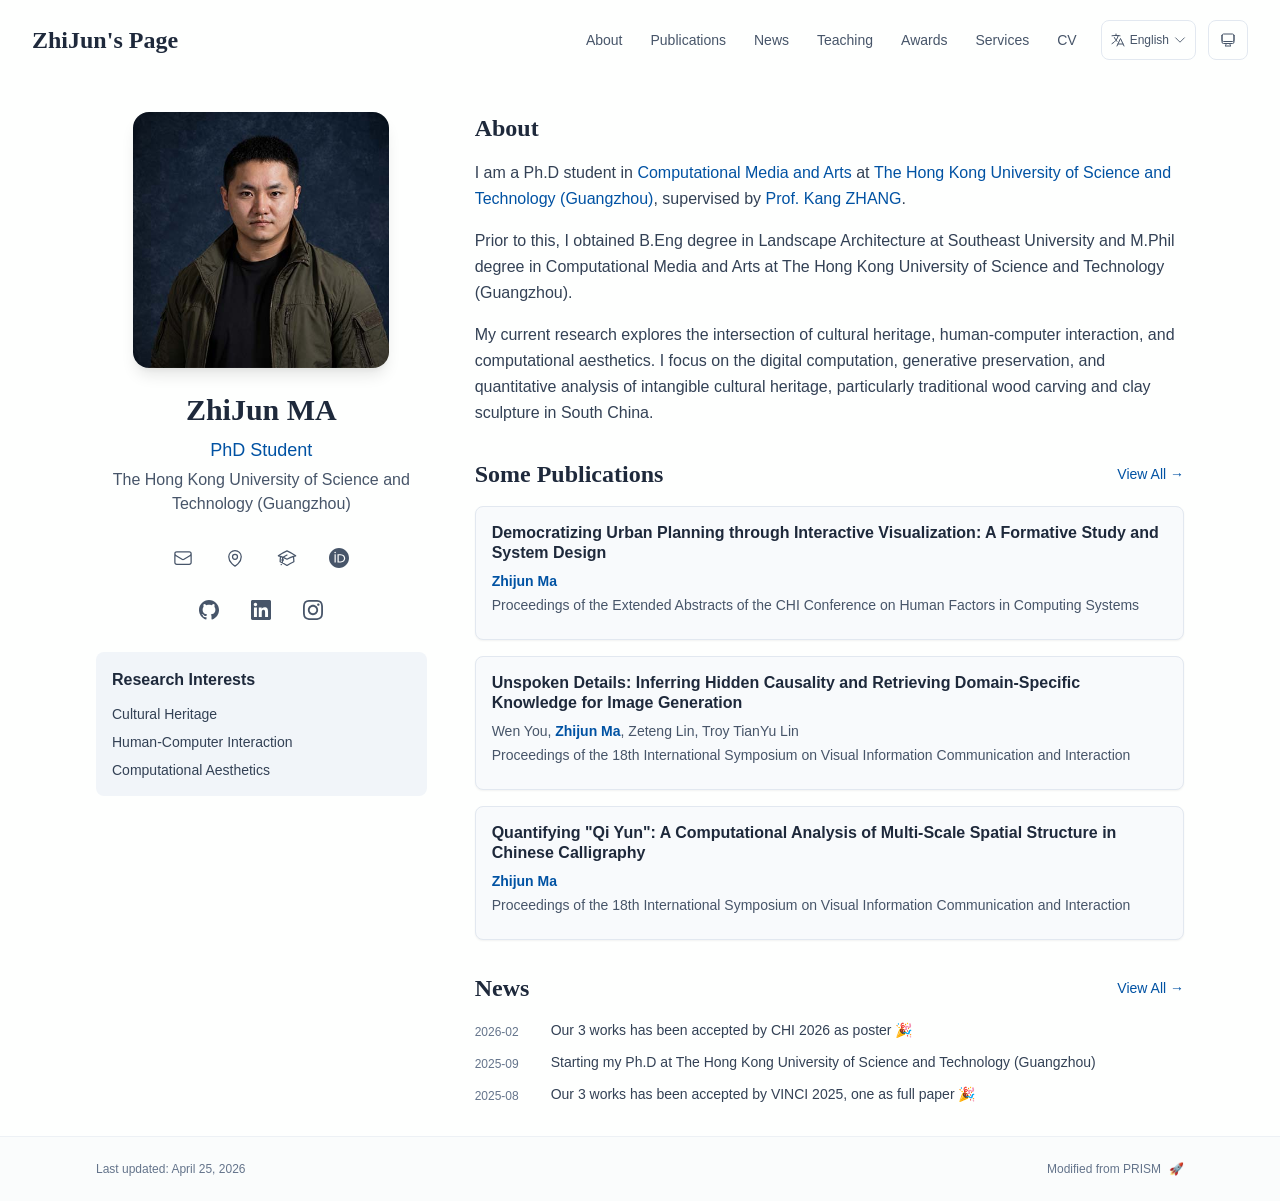
==== index.html @ 4f0caeda "deploy: Zhijun213/Academic_Page@94df8fe7babcc4886e6b7f3c278bafb0e1c24260" ====
<!DOCTYPE html><html lang="en" class="scroll-smooth"><head><meta charSet="utf-8"/><meta name="viewport" content="width=device-width, initial-scale=1"/><link rel="preload" as="image" href="/aaa_L.jpg"/><link rel="stylesheet" href="/_next/static/css/a02adbc703276df4.css" data-precedence="next"/><link rel="preload" as="script" fetchPriority="low" href="/_next/static/chunks/webpack-679b75d1c4c2027c.js"/><script src="/_next/static/chunks/4bd1b696-70b6d399998de86a.js" async=""></script><script src="/_next/static/chunks/684-5aaa8290a129f299.js" async=""></script><script src="/_next/static/chunks/main-app-78a207ebc444128a.js" async=""></script><script src="/_next/static/chunks/985-3e1382af6bf4951a.js" async=""></script><script src="/_next/static/chunks/291-e39730cc9327e39b.js" async=""></script><script src="/_next/static/chunks/app/layout-5eb190a9ce68a3cc.js" async=""></script><script src="/_next/static/chunks/178-595a94b9af1e67b5.js" async=""></script><script src="/_next/static/chunks/900-1e90e9ba6e478812.js" async=""></script><script src="/_next/static/chunks/app/page-942c8e7821b0ce95.js" async=""></script><link rel="icon" href="/favicon.svg" type="image/svg+xml"/><link rel="dns-prefetch" href="https://jialeliu.com"/><link rel="preconnect" href="https://jialeliu.com" crossorigin=""/><link rel="preload" as="font" type="font/woff2" href="https://jialeliu.com/fonts/georgiab.woff2" crossorigin=""/><script>
              try {
                const theme = localStorage.getItem('theme-storage');
                const parsed = theme ? JSON.parse(theme) : null;
                const setting = parsed?.state?.theme || 'system';
                const prefersDark = typeof window !== 'undefined' && window.matchMedia && window.matchMedia('(prefers-color-scheme: dark)').matches;
                const effective = setting === 'dark' ? 'dark' : (setting === 'light' ? 'light' : (prefersDark ? 'dark' : 'light'));
                var root = document.documentElement;
                root.classList.add(effective);
                root.setAttribute('data-theme', effective);
              } catch (e) {
                var root = document.documentElement;
                root.classList.add('light');
                root.setAttribute('data-theme', 'light');
              }
            </script><script>
    try {
      const cfg = {"enabled":true,"locales":["zh","en"],"defaultLocale":"en","mode":"fixed","fixedLocale":"en","persist":true,"switcher":true,"labels":{"zh":"中文","en":"English"}};
      const storageKey = 'locale-storage';
      const normalize = (value) => typeof value === 'string' ? value.trim().replace('_', '-').toLowerCase() : '';
      const matchLocale = (candidate) => {
        const normalized = normalize(candidate);
        if (!normalized) return null;
        if (cfg.locales.includes(normalized)) return normalized;
        const language = normalized.split('-')[0];
        if (cfg.locales.includes(language)) return language;
        return null;
      };

      let resolved = null;

      if (cfg.persist) {
        resolved = matchLocale(localStorage.getItem(storageKey));
      }

      if (!resolved) {
        if (cfg.mode === 'fixed') {
          resolved = cfg.fixedLocale;
        } else {
          resolved = matchLocale(navigator.language);
        }
      }

      if (!resolved) {
        resolved = cfg.defaultLocale;
      }

      const root = document.documentElement;
      root.lang = resolved;
      root.setAttribute('data-locale', resolved);

      if (cfg.persist) {
        localStorage.setItem(storageKey, resolved);
      }
    } catch (e) {
      const root = document.documentElement;
      root.lang = 'en';
      root.setAttribute('data-locale', 'en');
    }
  </script><title>ZhiJun&#x27;s Page</title><meta name="description" content="PhD student at The Hong Kong University of Science and Technology (Guangzhou)."/><meta name="author" content="ZhiJun MA"/><meta name="keywords" content="ZhiJun MA,PhD,Research,The Hong Kong University of Science and Technology (Guangzhou)"/><meta name="creator" content="ZhiJun MA"/><meta name="publisher" content="ZhiJun MA"/><meta property="og:title" content="ZhiJun&#x27;s Page"/><meta property="og:description" content="PhD student at The Hong Kong University of Science and Technology (Guangzhou)."/><meta property="og:site_name" content="ZhiJun MA&#x27;s Academic Website"/><meta property="og:locale" content="en_US"/><meta property="og:type" content="website"/><meta name="twitter:card" content="summary"/><meta name="twitter:title" content="ZhiJun&#x27;s Page"/><meta name="twitter:description" content="PhD student at The Hong Kong University of Science and Technology (Guangzhou)."/><link rel="icon" href="/favicon.svg"/><script>document.querySelectorAll('body link[rel="icon"], body link[rel="apple-touch-icon"]').forEach(el => document.head.appendChild(el))</script><script src="/_next/static/chunks/polyfills-42372ed130431b0a.js" noModule=""></script></head><body class="font-sans antialiased"><div style="visibility:hidden"><nav class="fixed top-0 left-0 right-0 z-50" data-headlessui-state=""><div class="transition-all duration-300 ease-out bg-transparent" style="transform:translateY(-100px)"><div class="max-w-7xl mx-auto px-4 sm:px-6 lg:px-8"><div class="flex justify-between items-center h-16 lg:h-20"><div class="flex-shrink-0" tabindex="0"><a class="text-xl lg:text-2xl font-serif font-semibold text-primary hover:text-accent transition-colors duration-200" href="/">ZhiJun&#x27;s Page</a></div><div class="hidden lg:block"><div class="ml-10 flex items-center space-x-3"><div class="relative flex items-baseline space-x-1"><a data-nav-href="/" class="relative px-3 py-2 text-sm font-medium rounded-lg transition-colors duration-150 text-primary" href="/">About</a><a data-nav-href="/publications" class="relative px-3 py-2 text-sm font-medium rounded-lg transition-colors duration-150 text-neutral-600" href="/publications/">Publications</a><a data-nav-href="/news" class="relative px-3 py-2 text-sm font-medium rounded-lg transition-colors duration-150 text-neutral-600" href="/news/">News</a><a data-nav-href="/teaching" class="relative px-3 py-2 text-sm font-medium rounded-lg transition-colors duration-150 text-neutral-600" href="/teaching/">Teaching</a><a data-nav-href="/awards" class="relative px-3 py-2 text-sm font-medium rounded-lg transition-colors duration-150 text-neutral-600" href="/awards/">Awards</a><a data-nav-href="/services" class="relative px-3 py-2 text-sm font-medium rounded-lg transition-colors duration-150 text-neutral-600" href="/services/">Services</a><a data-nav-href="/cv" class="relative px-3 py-2 text-sm font-medium rounded-lg transition-colors duration-150 text-neutral-600" href="/cv/">CV</a></div><div class="flex items-center justify-center w-14 h-10 rounded-lg border border-neutral-200 dark:border-[rgba(148,163,184,0.24)] bg-background dark:bg-neutral-800"><div class="w-6 h-4 rounded bg-neutral-300 animate-pulse"></div></div><div class="flex items-center justify-center w-10 h-10 rounded-lg border border-neutral-200 dark:border-[rgba(148,163,184,0.24)] bg-background dark:bg-neutral-800"><div class="w-4 h-4 rounded-full bg-neutral-300 animate-pulse"></div></div></div></div><div class="lg:hidden flex items-center space-x-2"><div class="flex items-center justify-center w-14 h-10 rounded-lg border border-neutral-200 dark:border-[rgba(148,163,184,0.24)] bg-background dark:bg-neutral-800"><div class="w-6 h-4 rounded bg-neutral-300 animate-pulse"></div></div><div class="flex items-center justify-center w-10 h-10 rounded-lg border border-neutral-200 dark:border-[rgba(148,163,184,0.24)] bg-background dark:bg-neutral-800"><div class="w-4 h-4 rounded-full bg-neutral-300 animate-pulse"></div></div><button class="inline-flex items-center justify-center p-2 rounded-md text-neutral-600 hover:text-primary hover:bg-neutral-100 dark:hover:bg-neutral-800 focus:outline-none focus:ring-2 focus:ring-inset focus:ring-accent transition-colors duration-200" id="headlessui-disclosure-button-«R7pdb»" type="button" aria-expanded="false" data-headlessui-state=""><span class="sr-only">Open main menu</span><div><svg xmlns="http://www.w3.org/2000/svg" fill="none" viewBox="0 0 24 24" stroke-width="1.5" stroke="currentColor" aria-hidden="true" data-slot="icon" class="block h-6 w-6"><path stroke-linecap="round" stroke-linejoin="round" d="M3.75 6.75h16.5M3.75 12h16.5m-16.5 5.25h16.5"></path></svg></div></button></div></div></div></div></nav><main class="min-h-screen pt-16 lg:pt-20"><div class="max-w-6xl mx-auto px-4 sm:px-6 lg:px-8 py-8 bg-background min-h-screen"><div class="grid grid-cols-1 lg:grid-cols-3 gap-12"><div class="lg:col-span-1"><div class="sticky top-8" style="opacity:0;transform:translateY(20px)"><div class="w-40 h-40 sm:w-56 sm:h-56 md:w-64 md:h-64 mx-auto mb-6 rounded-2xl overflow-hidden shadow-lg hover:shadow-xl transition-all duration-200 hover:scale-105"><img alt="ZhiJun MA" width="256" height="256" decoding="async" data-nimg="1" class="w-full h-full object-cover object-[32%_center]" style="color:transparent" src="/aaa_L.jpg"/></div><div class="text-center mb-6"><h1 class="text-3xl font-serif font-bold text-primary mb-2">ZhiJun MA</h1><p class="text-lg text-accent font-medium mb-1">PhD Student</p><p class="text-neutral-600 mb-2">The Hong Kong University of Science and Technology (Guangzhou)</p></div><div class="flex justify-center mb-6 px-2"><div class="w-full"><div class="relative space-y-3 sm:space-y-4"><div class="flex justify-center gap-3 sm:gap-4"><div class="relative"><button class="p-2 sm:p-2 transition-colors duration-200 text-neutral-600 dark:text-neutral-400 hover:text-accent" aria-label="Email"><svg xmlns="http://www.w3.org/2000/svg" fill="none" viewBox="0 0 24 24" stroke-width="1.5" stroke="currentColor" aria-hidden="true" data-slot="icon" class="h-5 w-5"><path stroke-linecap="round" stroke-linejoin="round" d="M21.75 6.75v10.5a2.25 2.25 0 0 1-2.25 2.25h-15a2.25 2.25 0 0 1-2.25-2.25V6.75m19.5 0A2.25 2.25 0 0 0 19.5 4.5h-15a2.25 2.25 0 0 0-2.25 2.25m19.5 0v.243a2.25 2.25 0 0 1-1.07 1.916l-7.5 4.615a2.25 2.25 0 0 1-2.36 0L3.32 8.91a2.25 2.25 0 0 1-1.07-1.916V6.75"></path></svg></button></div><div class="relative"><button class="p-2 sm:p-2 transition-colors duration-200 text-neutral-600 dark:text-neutral-400 hover:text-accent" aria-label="Location"><svg xmlns="http://www.w3.org/2000/svg" fill="none" viewBox="0 0 24 24" stroke-width="1.5" stroke="currentColor" aria-hidden="true" data-slot="icon" class="h-5 w-5"><path stroke-linecap="round" stroke-linejoin="round" d="M15 10.5a3 3 0 1 1-6 0 3 3 0 0 1 6 0Z"></path><path stroke-linecap="round" stroke-linejoin="round" d="M19.5 10.5c0 7.142-7.5 11.25-7.5 11.25S4.5 17.642 4.5 10.5a7.5 7.5 0 1 1 15 0Z"></path></svg></button></div><a href="https://scholar.google.com/citations?user=3rgtbDEAAAAJ" target="_blank" rel="noopener noreferrer" class="p-2 sm:p-2 text-neutral-600 dark:text-neutral-400 hover:text-accent transition-colors duration-200" aria-label="Google Scholar"><svg xmlns="http://www.w3.org/2000/svg" fill="none" viewBox="0 0 24 24" stroke-width="1.5" stroke="currentColor" aria-hidden="true" data-slot="icon" class="h-5 w-5"><path stroke-linecap="round" stroke-linejoin="round" d="M4.26 10.147a60.438 60.438 0 0 0-.491 6.347A48.62 48.62 0 0 1 12 20.904a48.62 48.62 0 0 1 8.232-4.41 60.46 60.46 0 0 0-.491-6.347m-15.482 0a50.636 50.636 0 0 0-2.658-.813A59.906 59.906 0 0 1 12 3.493a59.903 59.903 0 0 1 10.399 5.84c-.896.248-1.783.52-2.658.814m-15.482 0A50.717 50.717 0 0 1 12 13.489a50.702 50.702 0 0 1 7.74-3.342M6.75 15a.75.75 0 1 0 0-1.5.75.75 0 0 0 0 1.5Zm0 0v-3.675A55.378 55.378 0 0 1 12 8.443m-7.007 11.55A5.981 5.981 0 0 0 6.75 15.75v-1.5"></path></svg></a><a href="https://orcid.org/0000-0002-8091-3760" target="_blank" rel="noopener noreferrer" class="p-2 sm:p-2 text-neutral-600 dark:text-neutral-400 hover:text-accent transition-colors duration-200" aria-label="ORCID"><svg viewBox="0 0 24 24" fill="currentColor" class="h-5 w-5" xmlns="http://www.w3.org/2000/svg"><path d="M12 0C5.372 0 0 5.372 0 12s5.372 12 12 12 12-5.372 12-12S18.628 0 12 0zM7.369 4.378c.525 0 .947.431.947.947s-.422.947-.947.947a.95.95 0 0 1-.947-.947c0-.525.422-.947.947-.947zm-.722 3.038h1.444v10.041H6.647V7.416zm3.562 0h3.9c3.712 0 5.344 2.653 5.344 5.025 0 2.578-2.016 5.025-5.325 5.025h-3.919V7.416zm1.444 1.303v7.444h2.297c3.272 0 4.022-2.484 4.022-3.722 0-2.016-1.284-3.722-4.097-3.722h-2.222z"></path></svg></a><a href="https://github.com/Zhijun213" target="_blank" rel="noopener noreferrer" class="p-2 sm:p-2 text-neutral-600 dark:text-neutral-400 hover:text-accent transition-colors duration-200" aria-label="GitHub"><svg viewBox="0 0 24 24" fill="currentColor" class="h-5 w-5" xmlns="http://www.w3.org/2000/svg"><path d="M12 0c-6.626 0-12 5.373-12 12 0 5.302 3.438 9.8 8.207 11.387.599.111.793-.261.793-.577v-2.234c-3.338.726-4.033-1.416-4.033-1.416-.546-1.387-1.333-1.756-1.333-1.756-1.089-.745.083-.729.083-.729 1.205.084 1.839 1.237 1.839 1.237 1.07 1.834 2.807 1.304 3.492.997.107-.775.418-1.305.762-1.604-2.665-.305-5.467-1.334-5.467-5.931 0-1.311.469-2.381 1.236-3.221-.124-.303-.535-1.524.117-3.176 0 0 1.008-.322 3.301 1.23.957-.266 1.983-.399 3.003-.404 1.02.005 2.047.138 3.006.404 2.291-1.552 3.297-1.23 3.297-1.23.653 1.653.242 2.874.118 3.176.77.84 1.235 1.911 1.235 3.221 0 4.609-2.807 5.624-5.479 5.921.43.372.823 1.102.823 2.222v 3.293c0 .319.192.694.801.576 4.765-1.589 8.199-6.086 8.199-11.386 0-6.627-5.373-12-12-12z"></path></svg></a><a href="https://www.linkedin.com/in/zhijun213" target="_blank" rel="noopener noreferrer" class="p-2 sm:p-2 text-neutral-600 dark:text-neutral-400 hover:text-accent transition-colors duration-200" aria-label="LinkedIn"><svg viewBox="0 0 24 24" fill="currentColor" class="h-5 w-5" xmlns="http://www.w3.org/2000/svg"><path d="M20.447 20.452h-3.554v-5.569c0-1.328-.027-3.037-1.852-3.037-1.853 0-2.136 1.445-2.136 2.939v5.667H9.351V9h3.414v1.561h.046c.477-.9 1.637-1.85 3.37-1.85 3.601 0 4.267 2.37 4.267 5.455v6.286zM5.337 7.433c-1.144 0-2.063-.926-2.063-2.065 0-1.138.92-2.063 2.063-2.063 1.14 0 2.064.925 2.064 2.063 0 1.139-.925 2.065-2.064 2.065zm1.782 13.019H3.555V9h3.564v11.452zM22.225 0H1.771C.792 0 0 .774 0 1.729v20.542C0 23.227.792 24 1.771 24h20.451C23.2 24 24 23.227 24 22.271V1.729C24 .774 23.2 0 22.225 0z"></path></svg></a><a href="https://www.instagram.com/mtyrosus" target="_blank" rel="noopener noreferrer" class="p-2 sm:p-2 text-neutral-600 dark:text-neutral-400 hover:text-accent transition-colors duration-200" aria-label="Instagram"><svg viewBox="0 0 24 24" fill="currentColor" class="h-5 w-5" xmlns="http://www.w3.org/2000/svg"><path d="M12 2.163c3.204 0 3.584.012 4.85.07 3.252.148 4.771 1.691 4.919 4.919.058 1.265.069 1.645.069 4.849 0 3.205-.012 3.584-.069 4.849-.149 3.225-1.664 4.771-4.919 4.919-1.266.058-1.644.07-4.85.07-3.204 0-3.584-.012-4.849-.07-3.26-.149-4.771-1.699-4.919-4.92-.058-1.265-.07-1.644-.07-4.849 0-3.204.013-3.583.07-4.849.149-3.227 1.664-4.771 4.919-4.919 1.266-.057 1.645-.069 4.849-.069zm0-2.163c-3.259 0-3.667.014-4.947.072-4.358.2-6.78 2.618-6.98 6.98-.059 1.281-.073 1.689-.073 4.948 0 3.259.014 3.668.072 4.948.2 4.358 2.618 6.78 6.98 6.98 1.281.058 1.689.072 4.948.072 3.259 0 3.668-.014 4.948-.072 4.354-.2 6.782-2.618 6.979-6.98.059-1.28.073-1.689.073-4.948 0-3.259-.014-3.667-.072-4.947-.196-4.354-2.617-6.78-6.979-6.98-1.281-.059-1.69-.073-4.949-.073zm0 5.838c-3.403 0-6.162 2.759-6.162 6.162s2.759 6.163 6.162 6.163 6.162-2.759 6.162-6.163c0-3.403-2.759-6.162-6.162-6.162zm0 10.162c-2.209 0-4-1.79-4-4 0-2.209 1.791-4 4-4s4 1.791 4 4c0 2.21-1.791 4-4 4zm6.406-11.845c-.796 0-1.441.645-1.441 1.44s.645 1.44 1.441 1.44c.795 0 1.439-.645 1.439-1.44s-.644-1.44-1.439-1.44z"></path></svg></a></div></div></div></div><div class="bg-neutral-100 dark:bg-neutral-800 rounded-lg p-4 mb-6 hover:shadow-lg transition-all duration-200 hover:scale-[1.02]"><h3 class="font-semibold text-primary mb-3">Research Interests</h3><div class="space-y-2 text-sm text-neutral-700 dark:text-neutral-500"><div>Cultural Heritage</div><div>Human-Computer Interaction</div><div>Computational Aesthetics</div></div></div></div></div><div class="lg:col-span-2 space-y-8"><section id="about" class="scroll-mt-24 space-y-8"><section style="opacity:0;transform:translateY(20px)"><h2 class="text-2xl font-serif font-bold text-primary mb-4">About</h2><div class="text-neutral-700 dark:text-neutral-600 leading-relaxed"><p class="mb-4 last:mb-0">I am a Ph.D student in <strong class="font-semibold text-primary"><a href="https://cma.hkust-gz.edu.cn" node="[object Object]" target="_blank" rel="noopener noreferrer" class="text-accent font-medium transition-all duration-200 rounded hover:bg-accent/10 hover:shadow-sm">Computational Media and Arts</a></strong> at <strong class="font-semibold text-primary"><a href="https://www.hkust-gz.edu.cn/" node="[object Object]" target="_blank" rel="noopener noreferrer" class="text-accent font-medium transition-all duration-200 rounded hover:bg-accent/10 hover:shadow-sm">The Hong Kong University of Science and Technology (Guangzhou)</a></strong>, supervised by <a href="https://cma.hkust-gz.edu.cn/faculty-regular/kang-zhang/" node="[object Object]" target="_blank" rel="noopener noreferrer" class="text-accent font-medium transition-all duration-200 rounded hover:bg-accent/10 hover:shadow-sm">Prof. Kang ZHANG</a>.</p>
<p class="mb-4 last:mb-0">Prior to this, I obtained B.Eng degree in Landscape Architecture at Southeast University and M.Phil degree in Computational Media and Arts at The Hong Kong University of Science and Technology (Guangzhou).</p>
<p class="mb-4 last:mb-0">My current research explores the intersection of cultural heritage, human-computer interaction, and computational aesthetics. I focus on the digital computation, generative preservation, and quantitative analysis of intangible cultural heritage, particularly traditional wood carving and clay sculpture in South China.</p></div></section><section style="opacity:0;transform:translateY(20px)"><div class="flex items-center justify-between mb-4"><h2 class="text-2xl font-serif font-bold text-primary">Some Publications</h2><a class="text-accent hover:text-accent-dark text-sm font-medium transition-all duration-200 rounded hover:bg-accent/10 hover:shadow-sm" href="/publications/">View All<!-- --> →</a></div><div class="space-y-4"><div class="bg-neutral-50 dark:bg-neutral-800 p-4 rounded-lg shadow-sm border border-neutral-200 dark:border-[rgba(148,163,184,0.24)] hover:shadow-lg transition-all duration-200 hover:scale-[1.02]" style="opacity:0;transform:translateY(20px)"><h3 class="font-semibold text-primary mb-2 leading-tight">Democratizing Urban Planning through Interactive Visualization: A Formative Study and System Design</h3><p class="text-sm text-neutral-600 dark:text-neutral-500 mb-1"><span><span class="font-semibold text-accent ">Zhijun Ma</span></span></p><p class="text-sm text-neutral-600 dark:text-neutral-500 mb-2">Proceedings of the Extended Abstracts of the CHI Conference on Human Factors in Computing Systems</p></div><div class="bg-neutral-50 dark:bg-neutral-800 p-4 rounded-lg shadow-sm border border-neutral-200 dark:border-[rgba(148,163,184,0.24)] hover:shadow-lg transition-all duration-200 hover:scale-[1.02]" style="opacity:0;transform:translateY(20px)"><h3 class="font-semibold text-primary mb-2 leading-tight">Unspoken Details: Inferring Hidden Causality and Retrieving Domain-Specific Knowledge for Image Generation</h3><p class="text-sm text-neutral-600 dark:text-neutral-500 mb-1"><span><span class=" ">Wen You</span>, </span><span><span class="font-semibold text-accent ">Zhijun Ma</span>, </span><span><span class=" ">Zeteng Lin</span>, </span><span><span class=" ">Troy TianYu Lin</span></span></p><p class="text-sm text-neutral-600 dark:text-neutral-500 mb-2">Proceedings of the 18th International Symposium on Visual Information Communication and Interaction</p></div><div class="bg-neutral-50 dark:bg-neutral-800 p-4 rounded-lg shadow-sm border border-neutral-200 dark:border-[rgba(148,163,184,0.24)] hover:shadow-lg transition-all duration-200 hover:scale-[1.02]" style="opacity:0;transform:translateY(20px)"><h3 class="font-semibold text-primary mb-2 leading-tight">Quantifying &quot;Qi Yun&quot;: A Computational Analysis of Multi-Scale Spatial Structure in Chinese Calligraphy</h3><p class="text-sm text-neutral-600 dark:text-neutral-500 mb-1"><span><span class="font-semibold text-accent ">Zhijun Ma</span></span></p><p class="text-sm text-neutral-600 dark:text-neutral-500 mb-2">Proceedings of the 18th International Symposium on Visual Information Communication and Interaction</p></div></div></section><section style="opacity:0;transform:translateY(20px)"><div class="flex items-center justify-between mb-4"><h2 class="text-2xl font-serif font-bold text-primary">News</h2><a class="text-accent hover:text-accent-dark text-sm font-medium transition-all duration-200 rounded hover:bg-accent/10 hover:shadow-sm" href="/news/">View All<!-- --> →</a></div><div class="space-y-3"><div class="flex items-start space-x-3"><span class="text-xs text-neutral-500 mt-1 w-16 flex-shrink-0">2026-02</span><p class="text-sm text-neutral-700">Our 3 works has been accepted by CHI 2026 as poster 🎉</p></div><div class="flex items-start space-x-3"><span class="text-xs text-neutral-500 mt-1 w-16 flex-shrink-0">2025-09</span><p class="text-sm text-neutral-700">Starting my Ph.D at The Hong Kong University of Science and Technology (Guangzhou)</p></div><div class="flex items-start space-x-3"><span class="text-xs text-neutral-500 mt-1 w-16 flex-shrink-0">2025-08</span><p class="text-sm text-neutral-700">Our 3 works has been accepted by VINCI 2025, one as full paper 🎉</p></div></div></section></section></div></div></div><!--$--><!--/$--><!--$--><!--/$--></main><footer class="border-t border-neutral-200/50 bg-neutral-50/50 dark:bg-neutral-900/50 dark:border-neutral-700/50"><div class="max-w-6xl mx-auto px-4 sm:px-6 lg:px-8 py-6"><div class="flex flex-col sm:flex-row justify-between items-center gap-2"><p class="text-xs text-neutral-500">Last updated<!-- -->: <!-- -->April 25, 2026</p><p class="text-xs text-neutral-500 flex items-center"><a href="https://github.com/xyjoey/PRISM" target="_blank" rel="noopener noreferrer">Modified from PRISM</a><span class="ml-2">🚀</span></p></div></div></footer></div><script src="/_next/static/chunks/webpack-679b75d1c4c2027c.js" async=""></script><script>(self.__next_f=self.__next_f||[]).push([0])</script><script>self.__next_f.push([1,"1:\"$Sreact.fragment\"\n3:I[3719,[\"985\",\"static/chunks/985-3e1382af6bf4951a.js\",\"291\",\"static/chunks/291-e39730cc9327e39b.js\",\"177\",\"static/chunks/app/layout-5eb190a9ce68a3cc.js\"],\"ThemeProvider\"]\n4:I[310,[\"985\",\"static/chunks/985-3e1382af6bf4951a.js\",\"291\",\"static/chunks/291-e39730cc9327e39b.js\",\"177\",\"static/chunks/app/layout-5eb190a9ce68a3cc.js\"],\"LocaleProvider\"]\n5:I[4574,[\"985\",\"static/chunks/985-3e1382af6bf4951a.js\",\"291\",\"static/chunks/291-e39730cc9327e39b.js\",\"177\",\"static/chunks/app/layout-5eb190a9ce68a3cc.js\"],\"default\"]\n6:I[7555,[],\"\"]\n7:I[1295,[],\"\"]\n8:I[2548,[\"985\",\"static/chunks/985-3e1382af6bf4951a.js\",\"291\",\"static/chunks/291-e39730cc9327e39b.js\",\"177\",\"static/chunks/app/layout-5eb190a9ce68a3cc.js\"],\"default\"]\n9:I[7215,[\"985\",\"static/chunks/985-3e1382af6bf4951a.js\",\"178\",\"static/chunks/178-595a94b9af1e67b5.js\",\"900\",\"static/chunks/900-1e90e9ba6e478812.js\",\"974\",\"static/chunks/app/page-942c8e7821b0ce95.js\"],\"default\"]\n16:I[9665,[],\"MetadataBoundary\"]\n18:I[9665,[],\"OutletBoundary\"]\n1b:I[4911,[],\"AsyncMetadataOutlet\"]\n1d:I[9665,[],\"ViewportBoundary\"]\n1f:I[6614,[],\"\"]\n:HL[\"/_next/static/css/a02adbc703276df4.css\",\"style\"]\n2:T591,\n    try {\n      const cfg = {\"enabled\":true,\"locales\":[\"zh\",\"en\"],\"defaultLocale\":\"en\",\"mode\":\"fixed\",\"fixedLocale\":\"en\",\"persist\":true,\"switcher\":true,\"labels\":{\"zh\":\"中文\",\"en\":\"English\"}};\n      const storageKey = 'locale-storage';\n      const normalize = (value) =\u003e typeof value === 'string' ? value.trim().replace('_', '-').toLowerCase() : '';\n      const matchLocale = (candidate) =\u003e {\n        const normalized = normalize(candidate);\n        if (!normalized) return null;\n        if (cfg.locales.includes(normalized)) return normalized;\n        const language = normalized.split('-')[0];\n        if (cfg.locales.includes(language)) return language;\n        return null;\n      };\n\n      let resolved = null;\n\n      if (cfg.persist) {\n        resolved = matchLocale(localStorage.getItem(storageKey));\n      }\n\n      if (!resolved) {\n        if (cfg.mode === 'fixed') {\n          resolv"])</script><script>self.__next_f.push([1,"ed = cfg.fixedLocale;\n        } else {\n          resolved = matchLocale(navigator.language);\n        }\n      }\n\n      if (!resolved) {\n        resolved = cfg.defaultLocale;\n      }\n\n      const root = document.documentElement;\n      root.lang = resolved;\n      root.setAttribute('data-locale', resolved);\n\n      if (cfg.persist) {\n        localStorage.setItem(storageKey, resolved);\n      }\n    } catch (e) {\n      const root = document.documentElement;\n      root.lang = 'en';\n      root.setAttribute('data-locale', 'en');\n    }\n  a:T49c,Urban planning processes often struggle to achieve meaningful public participation due to technical complexity and communication barriers between professional planners and the general public. Through a formative study with urban planning professionals and community stakeholders, we identified key challenges in participatory urban planning and derived design requirements for an interactive system. Based on these insights, we developed an interactive visualization system that enables non-expert users to engage with urban planning concepts through real-time 3D visualization and intuitive parameter controls. Our preliminary user feedback from participants suggests that interactive visualization can help reduce technical barriers and enhance public understanding of planning decisions. This work contributes to participatory urban planning research by demonstrating how interactive systems can support democratic planning processes. Our ongoing work focuses on developing quantitative analysis tools, integrating professional planning features, and conducting comprehensive evaluation studies to further validate the system’s effectiveness in real-world planning scenarios.b:T705,@inproceedings{ma2025democratizing,\n  author = {Ma, Zhijun},\n  title = {Democratizing Urban Planning through Interactive Visualization: A Formative Study and System Design},\n  year = {2025},\n  isbn = {9798400713958},\n  publisher = {Association for Computing Machinery},\n  address = {New York, NY, USA},\n  url = {https://do"])</script><script>self.__next_f.push([1,"i.org/10.1145/3706599.3719937},\n  doi = {10.1145/3706599.3719937},\n  abstract = {Urban planning processes often struggle to achieve meaningful public participation due to technical complexity and communication barriers between professional planners and the general public. Through a formative study with urban planning professionals and community stakeholders, we identified key challenges in participatory urban planning and derived design requirements for an interactive system. Based on these insights, we developed an interactive visualization system that enables non-expert users to engage with urban planning concepts through real-time 3D visualization and intuitive parameter controls. Our preliminary user feedback from participants suggests that interactive visualization can help reduce technical barriers and enhance public understanding of planning decisions. This work contributes to participatory urban planning research by demonstrating how interactive systems can support democratic planning processes. Our ongoing work focuses on developing quantitative analysis tools, integrating professional planning features, and conducting comprehensive evaluation studies to further validate the system’s effectiveness in real-world planning scenarios.},\n  booktitle = {Proceedings of the Extended Abstracts of the CHI Conference on Human Factors in Computing Systems},\n  articleno = {173},\n  numpages = {6},\n  location = {Yokohama, Japan},\n  series = {CHI EA '25}\n}c:T5d1,Text-to-image (T2I) generation has advanced significantly in recent years, yet current models often struggle with prompts that imply causal sequences or require knowledge of culturally grounded entities. This limitation stems from a fundamental \"semantic gap\" between a user’s rich intent and the model’s statistical interpretation of text. To address these limitations, we propose a causality-aware multimodal framework that integrates large language models (LLMs), visual-language verification, and domain-specific image retrieval within an iterative, self-cor"])</script><script>self.__next_f.push([1,"recting pipeline. The system first decomposes prompts into structured representations of causal chains and named entities. It then retrieves aligned visual references from a multimodal knowledge base to ground these abstract concepts. These components are fused into an enriched multimodal prompt for a frozen-backbone diffusion model. A verification module, powered by a Vision-Language Model (VLM), evaluates the causal and semantic consistency of the generated output, triggering a refinement loop when necessary. This closed-loop design enables more coherent, grounded, and context-sensitive image synthesis, particularly in complex or culturally nuanced scenarios. Our approach expands the expressive capacity of T2I systems by explicitly modeling and integrating the unspoken details of physical logic and domain knowledge, thereby bridging the semantic gap and producing images that are more faithful to user intent.d:T86d,"])</script><script>self.__next_f.push([1,"@inproceedings{you2025unspoken,\n  author = {You, Wen and Ma, Zhijun and Lin, Zeteng and Lin, Troy TianYu},\n  title = {Unspoken Details: Inferring Hidden Causality and Retrieving Domain-Specific Knowledge for Image Generation},\n  year = {2025},\n  isbn = {9798400718458},\n  publisher = {Association for Computing Machinery},\n  address = {New York, NY, USA},\n  url = {https://doi.org/10.1145/3769534.3769595},\n  doi = {10.1145/3769534.3769595},\n  abstract = {Text-to-image (T2I) generation has advanced significantly in recent years, yet current models often struggle with prompts that imply causal sequences or require knowledge of culturally grounded entities. This limitation stems from a fundamental \"semantic gap\" between a user’s rich intent and the model’s statistical interpretation of text. To address these limitations, we propose a causality-aware multimodal framework that integrates large language models (LLMs), visual-language verification, and domain-specific image retrieval within an iterative, self-correcting pipeline. The system first decomposes prompts into structured representations of causal chains and named entities. It then retrieves aligned visual references from a multimodal knowledge base to ground these abstract concepts. These components are fused into an enriched multimodal prompt for a frozen-backbone diffusion model. A verification module, powered by a Vision-Language Model (VLM), evaluates the causal and semantic consistency of the generated output, triggering a refinement loop when necessary. This closed-loop design enables more coherent, grounded, and context-sensitive image synthesis, particularly in complex or culturally nuanced scenarios. Our approach expands the expressive capacity of T2I systems by explicitly modeling and integrating the unspoken details of physical logic and domain knowledge, thereby bridging the semantic gap and producing images that are more faithful to user intent.},\n  booktitle = {Proceedings of the 18th International Symposium on Visual Information Communication and Interaction},\n  articleno = {36},\n  numpages = {5},\n  location = {Linz, Austria},\n  series = {VINCI '25}\n}"])</script><script>self.__next_f.push([1,"e:T5ce,Chinese calligraphy, a cornerstone of East Asian cultural heritage, is aesthetically governed by \"Qi Yun\"(气韵), or \"spirit resonance,\" a concept deeply tied to the work’s spatial composition and vitality. Traditional analysis of \"Qi Yun\" relies on subjective interpretation, hindering objective evaluation and digital preservation. This study bridges this gap by introducing a computational framework to quantify \"Qi Yun\" through the analysis of multi-scale spatial features. We focus on the holistic structure of calligraphic works by extracting a comprehensive set of metrics that correspond to classical aesthetic principles. These include brightness distribution (reflecting \"void and substance\"), boundary point distribution (capturing spatial texture), white space structure via Voronoi diagrams and space syntax (analyzing \"Bu Bai\" or negative space), and columnar analysis (quantifying vertical rhythm). We forgo granular stroke-level analysis to concentrate on the overall composition, or \"Zhang Fa\"(章法). The efficacy of this approach is substantiated through a comparative case study of different versions of Mi Fu’s \"Sui Feng Tie\"(岁丰帖), demonstrating the method’s ability to quantify subtle stylistic variations in spatial layout. By creating a dialogue between ancient aesthetics and modern data science, this research offers a new, objective tool for calligraphic analysis and contributes to the digital preservation of this intangible cultural heritage.f:T836,"])</script><script>self.__next_f.push([1,"@inproceedings{ma2025quantifying,\n  author = {Ma, Zhijun},\n  title = {Quantifying \"Qi Yun\": A Computational Analysis of Multi-Scale Spatial Structure in Chinese Calligraphy},\n  year = {2025},\n  isbn = {9798400718458},\n  publisher = {Association for Computing Machinery},\n  address = {New York, NY, USA},\n  url = {https://doi.org/10.1145/3769534.3769574},\n  doi = {10.1145/3769534.3769574},\n  abstract = {Chinese calligraphy, a cornerstone of East Asian cultural heritage, is aesthetically governed by \"Qi Yun\"(气韵), or \"spirit resonance,\" a concept deeply tied to the work’s spatial composition and vitality. Traditional analysis of \"Qi Yun\" relies on subjective interpretation, hindering objective evaluation and digital preservation. This study bridges this gap by introducing a computational framework to quantify \"Qi Yun\" through the analysis of multi-scale spatial features. We focus on the holistic structure of calligraphic works by extracting a comprehensive set of metrics that correspond to classical aesthetic principles. These include brightness distribution (reflecting \"void and substance\"), boundary point distribution (capturing spatial texture), white space structure via Voronoi diagrams and space syntax (analyzing \"Bu Bai\" or negative space), and columnar analysis (quantifying vertical rhythm). We forgo granular stroke-level analysis to concentrate on the overall composition, or \"Zhang Fa\"(章法). The efficacy of this approach is substantiated through a comparative case study of different versions of Mi Fu’s \"Sui Feng Tie\"(岁丰帖), demonstrating the method’s ability to quantify subtle stylistic variations in spatial layout. By creating a dialogue between ancient aesthetics and modern data science, this research offers a new, objective tool for calligraphic analysis and contributes to the digital preservation of this intangible cultural heritage.},\n  booktitle = {Proceedings of the 18th International Symposium on Visual Information Communication and Interaction},\n  articleno = {59},\n  numpages = {8},\n  location = {Linz, Austria},\n  series = {VINCI '25}\n}"])</script><script>self.__next_f.push([1,"10:T49c,Urban planning processes often struggle to achieve meaningful public participation due to technical complexity and communication barriers between professional planners and the general public. Through a formative study with urban planning professionals and community stakeholders, we identified key challenges in participatory urban planning and derived design requirements for an interactive system. Based on these insights, we developed an interactive visualization system that enables non-expert users to engage with urban planning concepts through real-time 3D visualization and intuitive parameter controls. Our preliminary user feedback from participants suggests that interactive visualization can help reduce technical barriers and enhance public understanding of planning decisions. This work contributes to participatory urban planning research by demonstrating how interactive systems can support democratic planning processes. Our ongoing work focuses on developing quantitative analysis tools, integrating professional planning features, and conducting comprehensive evaluation studies to further validate the system’s effectiveness in real-world planning scenarios.11:T705,@inproceedings{ma2025democratizing,\n  author = {Ma, Zhijun},\n  title = {Democratizing Urban Planning through Interactive Visualization: A Formative Study and System Design},\n  year = {2025},\n  isbn = {9798400713958},\n  publisher = {Association for Computing Machinery},\n  address = {New York, NY, USA},\n  url = {https://doi.org/10.1145/3706599.3719937},\n  doi = {10.1145/3706599.3719937},\n  abstract = {Urban planning processes often struggle to achieve meaningful public participation due to technical complexity and communication barriers between professional planners and the general public. Through a formative study with urban planning professionals and community stakeholders, we identified key challenges in participatory urban planning and derived design requirements for an interactive system. Based on these insights, we developed an interact"])</script><script>self.__next_f.push([1,"ive visualization system that enables non-expert users to engage with urban planning concepts through real-time 3D visualization and intuitive parameter controls. Our preliminary user feedback from participants suggests that interactive visualization can help reduce technical barriers and enhance public understanding of planning decisions. This work contributes to participatory urban planning research by demonstrating how interactive systems can support democratic planning processes. Our ongoing work focuses on developing quantitative analysis tools, integrating professional planning features, and conducting comprehensive evaluation studies to further validate the system’s effectiveness in real-world planning scenarios.},\n  booktitle = {Proceedings of the Extended Abstracts of the CHI Conference on Human Factors in Computing Systems},\n  articleno = {173},\n  numpages = {6},\n  location = {Yokohama, Japan},\n  series = {CHI EA '25}\n}12:T5d1,Text-to-image (T2I) generation has advanced significantly in recent years, yet current models often struggle with prompts that imply causal sequences or require knowledge of culturally grounded entities. This limitation stems from a fundamental \"semantic gap\" between a user’s rich intent and the model’s statistical interpretation of text. To address these limitations, we propose a causality-aware multimodal framework that integrates large language models (LLMs), visual-language verification, and domain-specific image retrieval within an iterative, self-correcting pipeline. The system first decomposes prompts into structured representations of causal chains and named entities. It then retrieves aligned visual references from a multimodal knowledge base to ground these abstract concepts. These components are fused into an enriched multimodal prompt for a frozen-backbone diffusion model. A verification module, powered by a Vision-Language Model (VLM), evaluates the causal and semantic consistency of the generated output, triggering a refinement loop when necessary. This closed-"])</script><script>self.__next_f.push([1,"loop design enables more coherent, grounded, and context-sensitive image synthesis, particularly in complex or culturally nuanced scenarios. Our approach expands the expressive capacity of T2I systems by explicitly modeling and integrating the unspoken details of physical logic and domain knowledge, thereby bridging the semantic gap and producing images that are more faithful to user intent.13:T86d,"])</script><script>self.__next_f.push([1,"@inproceedings{you2025unspoken,\n  author = {You, Wen and Ma, Zhijun and Lin, Zeteng and Lin, Troy TianYu},\n  title = {Unspoken Details: Inferring Hidden Causality and Retrieving Domain-Specific Knowledge for Image Generation},\n  year = {2025},\n  isbn = {9798400718458},\n  publisher = {Association for Computing Machinery},\n  address = {New York, NY, USA},\n  url = {https://doi.org/10.1145/3769534.3769595},\n  doi = {10.1145/3769534.3769595},\n  abstract = {Text-to-image (T2I) generation has advanced significantly in recent years, yet current models often struggle with prompts that imply causal sequences or require knowledge of culturally grounded entities. This limitation stems from a fundamental \"semantic gap\" between a user’s rich intent and the model’s statistical interpretation of text. To address these limitations, we propose a causality-aware multimodal framework that integrates large language models (LLMs), visual-language verification, and domain-specific image retrieval within an iterative, self-correcting pipeline. The system first decomposes prompts into structured representations of causal chains and named entities. It then retrieves aligned visual references from a multimodal knowledge base to ground these abstract concepts. These components are fused into an enriched multimodal prompt for a frozen-backbone diffusion model. A verification module, powered by a Vision-Language Model (VLM), evaluates the causal and semantic consistency of the generated output, triggering a refinement loop when necessary. This closed-loop design enables more coherent, grounded, and context-sensitive image synthesis, particularly in complex or culturally nuanced scenarios. Our approach expands the expressive capacity of T2I systems by explicitly modeling and integrating the unspoken details of physical logic and domain knowledge, thereby bridging the semantic gap and producing images that are more faithful to user intent.},\n  booktitle = {Proceedings of the 18th International Symposium on Visual Information Communication and Interaction},\n  articleno = {36},\n  numpages = {5},\n  location = {Linz, Austria},\n  series = {VINCI '25}\n}"])</script><script>self.__next_f.push([1,"14:T5ce,Chinese calligraphy, a cornerstone of East Asian cultural heritage, is aesthetically governed by \"Qi Yun\"(气韵), or \"spirit resonance,\" a concept deeply tied to the work’s spatial composition and vitality. Traditional analysis of \"Qi Yun\" relies on subjective interpretation, hindering objective evaluation and digital preservation. This study bridges this gap by introducing a computational framework to quantify \"Qi Yun\" through the analysis of multi-scale spatial features. We focus on the holistic structure of calligraphic works by extracting a comprehensive set of metrics that correspond to classical aesthetic principles. These include brightness distribution (reflecting \"void and substance\"), boundary point distribution (capturing spatial texture), white space structure via Voronoi diagrams and space syntax (analyzing \"Bu Bai\" or negative space), and columnar analysis (quantifying vertical rhythm). We forgo granular stroke-level analysis to concentrate on the overall composition, or \"Zhang Fa\"(章法). The efficacy of this approach is substantiated through a comparative case study of different versions of Mi Fu’s \"Sui Feng Tie\"(岁丰帖), demonstrating the method’s ability to quantify subtle stylistic variations in spatial layout. By creating a dialogue between ancient aesthetics and modern data science, this research offers a new, objective tool for calligraphic analysis and contributes to the digital preservation of this intangible cultural heritage.15:T836,"])</script><script>self.__next_f.push([1,"@inproceedings{ma2025quantifying,\n  author = {Ma, Zhijun},\n  title = {Quantifying \"Qi Yun\": A Computational Analysis of Multi-Scale Spatial Structure in Chinese Calligraphy},\n  year = {2025},\n  isbn = {9798400718458},\n  publisher = {Association for Computing Machinery},\n  address = {New York, NY, USA},\n  url = {https://doi.org/10.1145/3769534.3769574},\n  doi = {10.1145/3769534.3769574},\n  abstract = {Chinese calligraphy, a cornerstone of East Asian cultural heritage, is aesthetically governed by \"Qi Yun\"(气韵), or \"spirit resonance,\" a concept deeply tied to the work’s spatial composition and vitality. Traditional analysis of \"Qi Yun\" relies on subjective interpretation, hindering objective evaluation and digital preservation. This study bridges this gap by introducing a computational framework to quantify \"Qi Yun\" through the analysis of multi-scale spatial features. We focus on the holistic structure of calligraphic works by extracting a comprehensive set of metrics that correspond to classical aesthetic principles. These include brightness distribution (reflecting \"void and substance\"), boundary point distribution (capturing spatial texture), white space structure via Voronoi diagrams and space syntax (analyzing \"Bu Bai\" or negative space), and columnar analysis (quantifying vertical rhythm). We forgo granular stroke-level analysis to concentrate on the overall composition, or \"Zhang Fa\"(章法). The efficacy of this approach is substantiated through a comparative case study of different versions of Mi Fu’s \"Sui Feng Tie\"(岁丰帖), demonstrating the method’s ability to quantify subtle stylistic variations in spatial layout. By creating a dialogue between ancient aesthetics and modern data science, this research offers a new, objective tool for calligraphic analysis and contributes to the digital preservation of this intangible cultural heritage.},\n  booktitle = {Proceedings of the 18th International Symposium on Visual Information Communication and Interaction},\n  articleno = {59},\n  numpages = {8},\n  location = {Linz, Austria},\n  series = {VINCI '25}\n}"])</script><script>self.__next_f.push([1,"0:{\"P\":null,\"b\":\"SEgg2j9J1UQmLdPNWLWld\",\"p\":\"\",\"c\":[\"\",\"\"],\"i\":false,\"f\":[[[\"\",{\"children\":[\"__PAGE__\",{}]},\"$undefined\",\"$undefined\",true],[\"\",[\"$\",\"$1\",\"c\",{\"children\":[[[\"$\",\"link\",\"0\",{\"rel\":\"stylesheet\",\"href\":\"/_next/static/css/a02adbc703276df4.css\",\"precedence\":\"next\",\"crossOrigin\":\"$undefined\",\"nonce\":\"$undefined\"}]],[\"$\",\"html\",null,{\"lang\":\"en\",\"className\":\"scroll-smooth\",\"suppressHydrationWarning\":true,\"children\":[[\"$\",\"head\",null,{\"children\":[[\"$\",\"link\",null,{\"rel\":\"icon\",\"href\":\"/favicon.svg\",\"type\":\"image/svg+xml\"}],[\"$\",\"link\",null,{\"rel\":\"dns-prefetch\",\"href\":\"https://jialeliu.com\"}],[\"$\",\"link\",null,{\"rel\":\"preconnect\",\"href\":\"https://jialeliu.com\",\"crossOrigin\":\"\"}],[\"$\",\"link\",null,{\"rel\":\"preload\",\"as\":\"font\",\"type\":\"font/woff2\",\"href\":\"https://jialeliu.com/fonts/georgiab.woff2\",\"crossOrigin\":\"\"}],[\"$\",\"script\",null,{\"dangerouslySetInnerHTML\":{\"__html\":\"\\n              try {\\n                const theme = localStorage.getItem('theme-storage');\\n                const parsed = theme ? JSON.parse(theme) : null;\\n                const setting = parsed?.state?.theme || 'system';\\n                const prefersDark = typeof window !== 'undefined' \u0026\u0026 window.matchMedia \u0026\u0026 window.matchMedia('(prefers-color-scheme: dark)').matches;\\n                const effective = setting === 'dark' ? 'dark' : (setting === 'light' ? 'light' : (prefersDark ? 'dark' : 'light'));\\n                var root = document.documentElement;\\n                root.classList.add(effective);\\n                root.setAttribute('data-theme', effective);\\n              } catch (e) {\\n                var root = document.documentElement;\\n                root.classList.add('light');\\n                root.setAttribute('data-theme', 'light');\\n              }\\n            \"}}],[\"$\",\"script\",null,{\"dangerouslySetInnerHTML\":{\"__html\":\"$2\"}}]]}],[\"$\",\"body\",null,{\"className\":\"font-sans antialiased\",\"children\":[\"$\",\"$L3\",null,{\"children\":[\"$\",\"$L4\",null,{\"config\":{\"enabled\":true,\"locales\":[\"zh\",\"en\"],\"defaultLocale\":\"en\",\"mode\":\"fixed\",\"fixedLocale\":\"en\",\"persist\":true,\"switcher\":true,\"labels\":{\"zh\":\"中文\",\"en\":\"English\"}},\"children\":[[\"$\",\"$L5\",null,{\"items\":[{\"title\":\"About\",\"type\":\"page\",\"target\":\"about\",\"href\":\"/\"},{\"title\":\"Publications\",\"type\":\"page\",\"target\":\"publications\",\"href\":\"/publications\"},{\"title\":\"News\",\"type\":\"page\",\"target\":\"news\",\"href\":\"/news\"},{\"title\":\"Teaching\",\"type\":\"page\",\"target\":\"teaching\",\"href\":\"/teaching\"},{\"title\":\"Awards\",\"type\":\"page\",\"target\":\"awards\",\"href\":\"/awards\"},{\"title\":\"Services\",\"type\":\"page\",\"target\":\"services\",\"href\":\"/services\"},{\"title\":\"CV\",\"type\":\"page\",\"target\":\"cv\",\"href\":\"/cv\"}],\"siteTitle\":\"ZhiJun's Page\",\"enableOnePageMode\":false,\"i18n\":\"$0:f:0:1:1:props:children:1:props:children:1:props:children:props:children:props:config\",\"itemsByLocale\":{\"zh\":[{\"title\":\"关于我\",\"type\":\"page\",\"target\":\"about\",\"href\":\"/\"},{\"title\":\"论文\",\"type\":\"page\",\"target\":\"publications\",\"href\":\"/publications\"},{\"title\":\"动态\",\"type\":\"page\",\"target\":\"news\",\"href\":\"/news\"},{\"title\":\"教学\",\"type\":\"page\",\"target\":\"teaching\",\"href\":\"/teaching\"},{\"title\":\"奖项\",\"type\":\"page\",\"target\":\"awards\",\"href\":\"/awards\"},{\"title\":\"服务\",\"type\":\"page\",\"target\":\"services\",\"href\":\"/services\"},{\"title\":\"简历\",\"type\":\"page\",\"target\":\"cv\",\"href\":\"/cv\"}],\"en\":[{\"title\":\"About\",\"type\":\"page\",\"target\":\"about\",\"href\":\"/\"},{\"title\":\"Publications\",\"type\":\"page\",\"target\":\"publications\",\"href\":\"/publications\"},{\"title\":\"News\",\"type\":\"page\",\"target\":\"news\",\"href\":\"/news\"},{\"title\":\"Teaching\",\"type\":\"page\",\"target\":\"teaching\",\"href\":\"/teaching\"},{\"title\":\"Awards\",\"type\":\"page\",\"target\":\"awards\",\"href\":\"/awards\"},{\"title\":\"Services\",\"type\":\"page\",\"target\":\"services\",\"href\":\"/services\"},{\"title\":\"CV\",\"type\":\"page\",\"target\":\"cv\",\"href\":\"/cv\"}]},\"siteTitleByLocale\":{\"zh\":\"Zhijun's Page\",\"en\":\"ZhiJun's Page\"}}],[\"$\",\"main\",null,{\"className\":\"min-h-screen pt-16 lg:pt-20\",\"children\":[\"$\",\"$L6\",null,{\"parallelRouterKey\":\"children\",\"error\":\"$undefined\",\"errorStyles\":\"$undefined\",\"errorScripts\":\"$undefined\",\"template\":[\"$\",\"$L7\",null,{}],\"templateStyles\":\"$undefined\",\"templateScripts\":\"$undefined\",\"notFound\":[[[\"$\",\"title\",null,{\"children\":\"404: This page could not be found.\"}],[\"$\",\"div\",null,{\"style\":{\"fontFamily\":\"system-ui,\\\"Segoe UI\\\",Roboto,Helvetica,Arial,sans-serif,\\\"Apple Color Emoji\\\",\\\"Segoe UI Emoji\\\"\",\"height\":\"100vh\",\"textAlign\":\"center\",\"display\":\"flex\",\"flexDirection\":\"column\",\"alignItems\":\"center\",\"justifyContent\":\"center\"},\"children\":[\"$\",\"div\",null,{\"children\":[[\"$\",\"style\",null,{\"dangerouslySetInnerHTML\":{\"__html\":\"body{color:#000;background:#fff;margin:0}.next-error-h1{border-right:1px solid rgba(0,0,0,.3)}@media (prefers-color-scheme:dark){body{color:#fff;background:#000}.next-error-h1{border-right:1px solid rgba(255,255,255,.3)}}\"}}],[\"$\",\"h1\",null,{\"className\":\"next-error-h1\",\"style\":{\"display\":\"inline-block\",\"margin\":\"0 20px 0 0\",\"padding\":\"0 23px 0 0\",\"fontSize\":24,\"fontWeight\":500,\"verticalAlign\":\"top\",\"lineHeight\":\"49px\"},\"children\":404}],[\"$\",\"div\",null,{\"style\":{\"display\":\"inline-block\"},\"children\":[\"$\",\"h2\",null,{\"style\":{\"fontSize\":14,\"fontWeight\":400,\"lineHeight\":\"49px\",\"margin\":0},\"children\":\"This page could not be found.\"}]}]]}]}]],[]],\"forbidden\":\"$undefined\",\"unauthorized\":\"$undefined\"}]}],[\"$\",\"$L8\",null,{\"lastUpdated\":\"April 25, 2026\",\"lastUpdatedByLocale\":{\"zh\":\"2026年4月25日\",\"en\":\"April 25, 2026\"},\"defaultLocale\":\"en\"}]]}]}]}]]}]]}],{\"children\":[\"__PAGE__\",[\"$\",\"$1\",\"c\",{\"children\":[[\"$\",\"$L9\",null,{\"dataByLocale\":{\"zh\":{\"author\":{\"name\":\"马志骏\",\"title\":\"博士生\",\"institution\":\"香港科技大学（广州）\",\"avatar\":\"/aaa_L.jpg\",\"avatar_hover\":\"/hov.jpg\"},\"social\":{\"email\":[\"zhijunma@acm.org\",\"zma361@connect.hkust-gz.edu.cn\"],\"location\":\"广州，中国\",\"location_url\":\"https://maps.apple/p/uvjQkHAKE01PA1\",\"location_details\":[\"香港科大（广州），笃学路1号，\",\"南沙区，广州，中国\"],\"google_scholar\":\"https://scholar.google.com/citations?user=3rgtbDEAAAAJ\",\"orcid\":\"https://orcid.org/0000-0002-8091-3760\",\"github\":\"https://github.com/Zhijun213\",\"linkedin\":\"https://www.linkedin.com/in/zhijun213\",\"instagram\":\"https://www.instagram.com/mtyrosus\"},\"features\":{\"enable_likes\":false,\"enable_one_page_mode\":false},\"enableOnePageMode\":false,\"researchInterests\":[\"数字遗产\",\"人机交互\",\"计算美学\"],\"pagesToShow\":[{\"type\":\"about\",\"id\":\"about\",\"sections\":[{\"id\":\"about\",\"type\":\"markdown\",\"source\":\"bio.md\",\"title\":\"关于我\",\"content\":\"我是[香港科技大学 (广州)](https://www.hkust-gz.edu.cn) [计算媒体与艺术](https://cma.hkust-gz.edu.cn)专业的博士生，由[张康教授](https://cma.hkust-gz.edu.cn/faculty-regular/kang-zhang/)指导。\\n\\n在此之前，我在东南大学获得风景园林工学学士学位，在香港科技大学 (广州) 获得计算媒体与艺术研究型硕士学位。\\n\\n我目前的研究探讨了非物质文化遗产、人机交互和计算美学的交集。我主要关注非物质文化遗产的数字计算、生成保存和定量分析，特别是中国南方的传统木雕和陶土。\\n\"},{\"id\":\"featured_publications\",\"type\":\"publications\",\"title\":\"一些论文\",\"filter\":\"selected\",\"limit\":3,\"publications\":[{\"id\":\"ma2025democratizing\",\"title\":\"Democratizing Urban Planning through Interactive Visualization: A Formative Study and System Design\",\"authors\":[{\"name\":\"Zhijun Ma\",\"isHighlighted\":true,\"isCorresponding\":false,\"isCoAuthor\":false}],\"year\":2025,\"type\":\"conference\",\"status\":\"published\",\"tags\":[\"Urban planning\",\"Generative design\",\"Participatory design\"],\"keywords\":\"$0:f:0:1:2:children:1:props:children:0:props:dataByLocale:zh:pagesToShow:0:sections:1:publications:0:tags\",\"researchArea\":\"machine-learning\",\"journal\":\"\",\"conference\":\"Proceedings of the Extended Abstracts of the CHI Conference on Human Factors in Computing Systems\",\"doi\":\"10.1145/3706599.3719937\",\"url\":\"https://doi.org/10.1145/3706599.3719937\",\"abstract\":\"$a\",\"description\":\"\",\"selected\":true,\"preview\":\"chi25_urban.jpg\",\"bibtex\":\"$b\"},{\"id\":\"you2025unspoken\",\"title\":\"Unspoken Details: Inferring Hidden Causality and Retrieving Domain-Specific Knowledge for Image Generation\",\"authors\":[{\"name\":\"Wen You\",\"isHighlighted\":false,\"isCorresponding\":false,\"isCoAuthor\":false},{\"name\":\"Zhijun Ma\",\"isHighlighted\":true,\"isCorresponding\":false,\"isCoAuthor\":false},{\"name\":\"Zeteng Lin\",\"isHighlighted\":false,\"isCorresponding\":false,\"isCoAuthor\":false},{\"name\":\"Troy TianYu Lin\",\"isHighlighted\":false,\"isCorresponding\":false,\"isCoAuthor\":false}],\"year\":2025,\"type\":\"conference\",\"status\":\"published\",\"tags\":[\"Causal Inference\",\"Knowledge Retrieval\",\"Text-to-Image Generation\",\"Controllable Generation\",\"Multimodal AI\"],\"keywords\":\"$0:f:0:1:2:children:1:props:children:0:props:dataByLocale:zh:pagesToShow:0:sections:1:publications:1:tags\",\"researchArea\":\"machine-learning\",\"journal\":\"\",\"conference\":\"Proceedings of the 18th International Symposium on Visual Information Communication and Interaction\",\"doi\":\"10.1145/3769534.3769595\",\"url\":\"https://doi.org/10.1145/3769534.3769595\",\"abstract\":\"$c\",\"description\":\"\",\"selected\":true,\"bibtex\":\"$d\"},{\"id\":\"ma2025quantifying\",\"title\":\"Quantifying \\\"Qi Yun\\\": A Computational Analysis of Multi-Scale Spatial Structure in Chinese Calligraphy\",\"authors\":[{\"name\":\"Zhijun Ma\",\"isHighlighted\":true,\"isCorresponding\":false,\"isCoAuthor\":false}],\"year\":2025,\"type\":\"conference\",\"status\":\"published\",\"tags\":[\"Chinese calligraphy\",\"Computational aesthetics\",\"Digital cultural heritage\",\"Visualization for cultural heritage\"],\"keywords\":\"$0:f:0:1:2:children:1:props:children:0:props:dataByLocale:zh:pagesToShow:0:sections:1:publications:2:tags\",\"researchArea\":\"machine-learning\",\"journal\":\"\",\"conference\":\"Proceedings of the 18th International Symposium on Visual Information Communication and Interaction\",\"doi\":\"10.1145/3769534.3769574\",\"url\":\"https://doi.org/10.1145/3769534.3769574\",\"abstract\":\"$e\",\"description\":\"\",\"selected\":true,\"preview\":\"vinci25_qiyun.jpg\",\"bibtex\":\"$f\"}]},{\"id\":\"news\",\"type\":\"list\",\"title\":\"动态\",\"source\":\"news_items.toml\",\"limit\":3,\"items\":[{\"date\":\"2026-02\",\"content\":\"我们的3篇Poster被CHI 2026接收 🎉\"},{\"date\":\"2025-09\",\"content\":\"在香港科技大学（广州）开始Ph.D项目学习\"},{\"date\":\"2025-08\",\"content\":\"我们的3篇Paper被VINCI 2025接收, 其中一篇为full paper 🎉\"}]}]}]},\"en\":{\"author\":{\"name\":\"ZhiJun MA\",\"title\":\"PhD Student\",\"institution\":\"The Hong Kong University of Science and Technology (Guangzhou)\",\"avatar\":\"/aaa_L.jpg\",\"avatar_hover\":\"/hov.jpg\"},\"social\":{\"email\":[\"zhijunma@acm.org\",\"zma361@connect.hkust-gz.edu.cn\"],\"location\":\"Guangzhou, China\",\"location_url\":\"https://maps.apple/p/uvjQkHAKE01PA1\",\"location_details\":[\"HKUST(GZ), No.1 Du Xue Rd,\",\"Nansha District, Guangzhou, China\"],\"google_scholar\":\"https://scholar.google.com/citations?user=3rgtbDEAAAAJ\",\"orcid\":\"https://orcid.org/0000-0002-8091-3760\",\"github\":\"https://github.com/Zhijun213\",\"linkedin\":\"https://www.linkedin.com/in/zhijun213\",\"instagram\":\"https://www.instagram.com/mtyrosus\"},\"features\":{\"enable_likes\":false,\"enable_one_page_mode\":false},\"enableOnePageMode\":false,\"researchInterests\":[\"Cultural Heritage\",\"Human-Computer Interaction\",\"Computational Aesthetics\"],\"pagesToShow\":[{\"type\":\"about\",\"id\":\"about\",\"sections\":[{\"id\":\"about\",\"type\":\"markdown\",\"source\":\"bio.md\",\"title\":\"About\",\"content\":\"I am a Ph.D student in **[Computational Media and Arts](https://cma.hkust-gz.edu.cn)** at **[The Hong Kong University of Science and Technology (Guangzhou)](https://www.hkust-gz.edu.cn/)**, supervised by [Prof. Kang ZHANG](https://cma.hkust-gz.edu.cn/faculty-regular/kang-zhang/).\\n\\nPrior to this, I obtained B.Eng degree in Landscape Architecture at Southeast University and M.Phil degree in Computational Media and Arts at The Hong Kong University of Science and Technology (Guangzhou).\\n\\nMy current research explores the intersection of cultural heritage, human-computer interaction, and computational aesthetics. I focus on the digital computation, generative preservation, and quantitative analysis of intangible cultural heritage, particularly traditional wood carving and clay sculpture in South China.\\n\"},{\"id\":\"featured_publications\",\"type\":\"publications\",\"title\":\"Some Publications\",\"filter\":\"selected\",\"limit\":3,\"publications\":[{\"id\":\"ma2025democratizing\",\"title\":\"Democratizing Urban Planning through Interactive Visualization: A Formative Study and System Design\",\"authors\":[{\"name\":\"Zhijun Ma\",\"isHighlighted\":true,\"isCorresponding\":false,\"isCoAuthor\":false}],\"year\":2025,\"type\":\"conference\",\"status\":\"published\",\"tags\":[\"Urban planning\",\"Generative design\",\"Participatory design\"],\"keywords\":\"$0:f:0:1:2:children:1:props:children:0:props:dataByLocale:en:pagesToShow:0:sections:1:publications:0:tags\",\"researchArea\":\"machine-learning\",\"journal\":\"\",\"conference\":\"Proceedings of the Extended Abstracts of the CHI Conference on Human Factors in Computing Systems\",\"doi\":\"10.1145/3706599.3719937\",\"url\":\"https://doi.org/10.1145/3706599.3719937\",\"abstract\":\"$10\",\"description\":\"\",\"selected\":true,\"preview\":\"chi25_urban.jpg\",\"bibtex\":\"$11\"},{\"id\":\"you2025unspoken\",\"title\":\"Unspoken Details: Inferring Hidden Causality and Retrieving Domain-Specific Knowledge for Image Generation\",\"authors\":[{\"name\":\"Wen You\",\"isHighlighted\":false,\"isCorresponding\":false,\"isCoAuthor\":false},{\"name\":\"Zhijun Ma\",\"isHighlighted\":true,\"isCorresponding\":false,\"isCoAuthor\":false},{\"name\":\"Zeteng Lin\",\"isHighlighted\":false,\"isCorresponding\":false,\"isCoAuthor\":false},{\"name\":\"Troy TianYu Lin\",\"isHighlighted\":false,\"isCorresponding\":false,\"isCoAuthor\":false}],\"year\":2025,\"type\":\"conference\",\"status\":\"published\",\"tags\":[\"Causal Inference\",\"Knowledge Retrieval\",\"Text-to-Image Generation\",\"Controllable Generation\",\"Multimodal AI\"],\"keywords\":\"$0:f:0:1:2:children:1:props:children:0:props:dataByLocale:en:pagesToShow:0:sections:1:publications:1:tags\",\"researchArea\":\"machine-learning\",\"journal\":\"\",\"conference\":\"Proceedings of the 18th International Symposium on Visual Information Communication and Interaction\",\"doi\":\"10.1145/3769534.3769595\",\"url\":\"https://doi.org/10.1145/3769534.3769595\",\"abstract\":\"$12\",\"description\":\"\",\"selected\":true,\"bibtex\":\"$13\"},{\"id\":\"ma2025quantifying\",\"title\":\"Quantifying \\\"Qi Yun\\\": A Computational Analysis of Multi-Scale Spatial Structure in Chinese Calligraphy\",\"authors\":[{\"name\":\"Zhijun Ma\",\"isHighlighted\":true,\"isCorresponding\":false,\"isCoAuthor\":false}],\"year\":2025,\"type\":\"conference\",\"status\":\"published\",\"tags\":[\"Chinese calligraphy\",\"Computational aesthetics\",\"Digital cultural heritage\",\"Visualization for cultural heritage\"],\"keywords\":\"$0:f:0:1:2:children:1:props:children:0:props:dataByLocale:en:pagesToShow:0:sections:1:publications:2:tags\",\"researchArea\":\"machine-learning\",\"journal\":\"\",\"conference\":\"Proceedings of the 18th International Symposium on Visual Information Communication and Interaction\",\"doi\":\"10.1145/3769534.3769574\",\"url\":\"https://doi.org/10.1145/3769534.3769574\",\"abstract\":\"$14\",\"description\":\"\",\"selected\":true,\"preview\":\"vinci25_qiyun.jpg\",\"bibtex\":\"$15\"}]},{\"id\":\"news\",\"type\":\"list\",\"title\":\"News\",\"source\":\"news_items.toml\",\"limit\":3,\"items\":[{\"date\":\"2026-02\",\"content\":\"Our 3 works has been accepted by CHI 2026 as poster 🎉\"},{\"date\":\"2025-09\",\"content\":\"Starting my Ph.D at The Hong Kong University of Science and Technology (Guangzhou)\"},{\"date\":\"2025-08\",\"content\":\"Our 3 works has been accepted by VINCI 2025, one as full paper 🎉\"}]}]}]}},\"defaultLocale\":\"en\"}],[\"$\",\"$L16\",null,{\"children\":\"$L17\"}],null,[\"$\",\"$L18\",null,{\"children\":[\"$L19\",\"$L1a\",[\"$\",\"$L1b\",null,{\"promise\":\"$@1c\"}]]}]]}],{},null,false]},null,false],[\"$\",\"$1\",\"h\",{\"children\":[null,[\"$\",\"$1\",\"wqBw_wi0zmwvN09IlCa7t\",{\"children\":[[\"$\",\"$L1d\",null,{\"children\":\"$L1e\"}],null]}],null]}],false]],\"m\":\"$undefined\",\"G\":[\"$1f\",\"$undefined\"],\"s\":false,\"S\":true}\n"])</script><script>self.__next_f.push([1,"20:\"$Sreact.suspense\"\n21:I[4911,[],\"AsyncMetadata\"]\n17:[\"$\",\"$20\",null,{\"fallback\":null,\"children\":[\"$\",\"$L21\",null,{\"promise\":\"$@22\"}]}]\n"])</script><script>self.__next_f.push([1,"1a:null\n"])</script><script>self.__next_f.push([1,"1e:[[\"$\",\"meta\",\"0\",{\"charSet\":\"utf-8\"}],[\"$\",\"meta\",\"1\",{\"name\":\"viewport\",\"content\":\"width=device-width, initial-scale=1\"}]]\n19:null\n"])</script><script>self.__next_f.push([1,"22:{\"metadata\":[[\"$\",\"title\",\"0\",{\"children\":\"ZhiJun's Page\"}],[\"$\",\"meta\",\"1\",{\"name\":\"description\",\"content\":\"PhD student at The Hong Kong University of Science and Technology (Guangzhou).\"}],[\"$\",\"meta\",\"2\",{\"name\":\"author\",\"content\":\"ZhiJun MA\"}],[\"$\",\"meta\",\"3\",{\"name\":\"keywords\",\"content\":\"ZhiJun MA,PhD,Research,The Hong Kong University of Science and Technology (Guangzhou)\"}],[\"$\",\"meta\",\"4\",{\"name\":\"creator\",\"content\":\"ZhiJun MA\"}],[\"$\",\"meta\",\"5\",{\"name\":\"publisher\",\"content\":\"ZhiJun MA\"}],[\"$\",\"meta\",\"6\",{\"property\":\"og:title\",\"content\":\"ZhiJun's Page\"}],[\"$\",\"meta\",\"7\",{\"property\":\"og:description\",\"content\":\"PhD student at The Hong Kong University of Science and Technology (Guangzhou).\"}],[\"$\",\"meta\",\"8\",{\"property\":\"og:site_name\",\"content\":\"ZhiJun MA's Academic Website\"}],[\"$\",\"meta\",\"9\",{\"property\":\"og:locale\",\"content\":\"en_US\"}],[\"$\",\"meta\",\"10\",{\"property\":\"og:type\",\"content\":\"website\"}],[\"$\",\"meta\",\"11\",{\"name\":\"twitter:card\",\"content\":\"summary\"}],[\"$\",\"meta\",\"12\",{\"name\":\"twitter:title\",\"content\":\"ZhiJun's Page\"}],[\"$\",\"meta\",\"13\",{\"name\":\"twitter:description\",\"content\":\"PhD student at The Hong Kong University of Science and Technology (Guangzhou).\"}],[\"$\",\"link\",\"14\",{\"rel\":\"icon\",\"href\":\"/favicon.svg\"}]],\"error\":null,\"digest\":\"$undefined\"}\n1c:{\"metadata\":\"$22:metadata\",\"error\":null,\"digest\":\"$undefined\"}\n"])</script></body></html>
---- _next/static/css/a02adbc703276df4.css ----
/*! tailwindcss v4.1.10 | MIT License | https://tailwindcss.com */@layer properties{@supports (((-webkit-hyphens:none)) and (not (margin-trim:inline))) or ((-moz-orient:inline) and (not (color:rgb(from red r g b)))){*,::backdrop,:after,:before{--tw-translate-x:0;--tw-translate-y:0;--tw-translate-z:0;--tw-rotate-x:initial;--tw-rotate-y:initial;--tw-rotate-z:initial;--tw-skew-x:initial;--tw-skew-y:initial;--tw-space-y-reverse:0;--tw-space-x-reverse:0;--tw-border-style:solid;--tw-leading:initial;--tw-font-weight:initial;--tw-shadow:0 0 #0000;--tw-shadow-color:initial;--tw-shadow-alpha:100%;--tw-inset-shadow:0 0 #0000;--tw-inset-shadow-color:initial;--tw-inset-shadow-alpha:100%;--tw-ring-color:initial;--tw-ring-shadow:0 0 #0000;--tw-inset-ring-color:initial;--tw-inset-ring-shadow:0 0 #0000;--tw-ring-inset:initial;--tw-ring-offset-width:0px;--tw-ring-offset-color:#fff;--tw-ring-offset-shadow:0 0 #0000;--tw-blur:initial;--tw-brightness:initial;--tw-contrast:initial;--tw-grayscale:initial;--tw-hue-rotate:initial;--tw-invert:initial;--tw-opacity:initial;--tw-saturate:initial;--tw-sepia:initial;--tw-drop-shadow:initial;--tw-drop-shadow-color:initial;--tw-drop-shadow-alpha:100%;--tw-drop-shadow-size:initial;--tw-backdrop-blur:initial;--tw-backdrop-brightness:initial;--tw-backdrop-contrast:initial;--tw-backdrop-grayscale:initial;--tw-backdrop-hue-rotate:initial;--tw-backdrop-invert:initial;--tw-backdrop-opacity:initial;--tw-backdrop-saturate:initial;--tw-backdrop-sepia:initial;--tw-duration:initial;--tw-ease:initial;--tw-scale-x:1;--tw-scale-y:1;--tw-scale-z:1}}}@layer theme{:host,:root{--font-sans:"Inter",-apple-system,BlinkMacSystemFont,"Segoe UI",Roboto,sans-serif;--color-red-50:oklch(97.1% .013 17.38);--color-red-400:oklch(70.4% .191 22.216);--color-red-600:oklch(57.7% .245 27.325);--color-red-900:oklch(39.6% .141 25.723);--color-white:#fff;--spacing:.25rem;--container-2xl:42rem;--container-3xl:48rem;--container-4xl:56rem;--container-6xl:72rem;--container-7xl:80rem;--text-xs:.75rem;--text-xs--line-height:calc(1/.75);--text-sm:.875rem;--text-sm--line-height:calc(1.25/.875);--text-base:1rem;--text-base--line-height:calc(1.5/1);--text-lg:1.125rem;--text-lg--line-height:calc(1.75/1.125);--text-xl:1.25rem;--text-xl--line-height:calc(1.75/1.25);--text-2xl:1.5rem;--text-2xl--line-height:calc(2/1.5);--text-3xl:1.875rem;--text-3xl--line-height:calc(2.25/1.875);--text-4xl:2.25rem;--text-4xl--line-height:calc(2.5/2.25);--font-weight-medium:500;--font-weight-semibold:600;--font-weight-bold:700;--leading-tight:1.25;--leading-relaxed:1.625;--radius-md:.375rem;--radius-lg:.5rem;--radius-xl:.75rem;--radius-2xl:1rem;--ease-out:cubic-bezier(0,0,.2,1);--animate-pulse:pulse 2s cubic-bezier(.4,0,.6,1)infinite;--blur-xl:24px;--aspect-video:16/9;--default-transition-duration:.15s;--default-transition-timing-function:cubic-bezier(.4,0,.2,1);--default-font-family:"Inter",-apple-system,BlinkMacSystemFont,"Segoe UI",Roboto,sans-serif;--default-mono-font-family:"SF Mono",Monaco,"Cascadia Code","Roboto Mono",Consolas,"Courier New",monospace;--line-height-normal:1.5;--shadow-glass:0 8px 32px 0 #1f26875e}}@layer base{*,::backdrop,:after,:before{box-sizing:border-box;border:0 solid;margin:0;padding:0}::file-selector-button{box-sizing:border-box;border:0 solid;margin:0;padding:0}:host,html{-webkit-text-size-adjust:100%;tab-size:4;line-height:1.5;font-family:var(--default-font-family,ui-sans-serif,system-ui,sans-serif,"Apple Color Emoji","Segoe UI Emoji","Segoe UI Symbol","Noto Color Emoji");font-feature-settings:var(--default-font-feature-settings,normal);font-variation-settings:var(--default-font-variation-settings,normal);-webkit-tap-highlight-color:transparent}hr{height:0;color:inherit;border-top-width:1px}abbr:where([title]){-webkit-text-decoration:underline dotted;text-decoration:underline dotted}h1,h2,h3,h4,h5,h6{font-size:inherit;font-weight:inherit}a{color:inherit;-webkit-text-decoration:inherit;text-decoration:inherit}b,strong{font-weight:bolder}code,kbd,pre,samp{font-family:var(--default-mono-font-family,ui-monospace,SFMono-Regular,Menlo,Monaco,Consolas,"Liberation Mono","Courier New",monospace);font-feature-settings:var(--default-mono-font-feature-settings,normal);font-variation-settings:var(--default-mono-font-variation-settings,normal);font-size:1em}small{font-size:80%}sub,sup{vertical-align:baseline;font-size:75%;line-height:0;position:relative}sub{bottom:-.25em}sup{top:-.5em}table{text-indent:0;border-color:inherit;border-collapse:collapse}:-moz-focusring{outline:auto}progress{vertical-align:baseline}summary{display:list-item}menu,ol,ul{list-style:none}audio,canvas,embed,iframe,img,object,svg,video{vertical-align:middle;display:block}img,video{max-width:100%;height:auto}button,input,optgroup,select,textarea{font:inherit;font-feature-settings:inherit;font-variation-settings:inherit;letter-spacing:inherit;color:inherit;opacity:1;background-color:#0000;border-radius:0}::file-selector-button{font:inherit;font-feature-settings:inherit;font-variation-settings:inherit;letter-spacing:inherit;color:inherit;opacity:1;background-color:#0000;border-radius:0}:where(select:is([multiple],[size])) optgroup{font-weight:bolder}:where(select:is([multiple],[size])) optgroup option{padding-inline-start:20px}::file-selector-button{margin-inline-end:4px}::placeholder{opacity:1}@supports (not ((-webkit-appearance:-apple-pay-button))) or (contain-intrinsic-size:1px){::placeholder{color:currentColor}@supports (color:color-mix(in lab,red,red)){::placeholder{color:color-mix(in oklab,currentcolor 50%,transparent)}}}textarea{resize:vertical}::-webkit-search-decoration{-webkit-appearance:none}::-webkit-date-and-time-value{min-height:1lh;text-align:inherit}::-webkit-datetime-edit{display:inline-flex}::-webkit-datetime-edit-fields-wrapper{padding:0}::-webkit-datetime-edit,::-webkit-datetime-edit-year-field{padding-block:0}::-webkit-datetime-edit-day-field,::-webkit-datetime-edit-month-field{padding-block:0}::-webkit-datetime-edit-hour-field,::-webkit-datetime-edit-minute-field{padding-block:0}::-webkit-datetime-edit-millisecond-field,::-webkit-datetime-edit-second-field{padding-block:0}::-webkit-datetime-edit-meridiem-field{padding-block:0}:-moz-ui-invalid{box-shadow:none}button,input:where([type=button],[type=reset],[type=submit]){appearance:button}::file-selector-button{appearance:button}::-webkit-inner-spin-button,::-webkit-outer-spin-button{height:auto}[hidden]:where(:not([hidden=until-found])){display:none!important}}@layer components;@layer utilities{.pointer-events-none{pointer-events:none}.sr-only{clip:rect(0,0,0,0);white-space:nowrap;border-width:0;width:1px;height:1px;margin:-1px;padding:0;overflow:hidden}.absolute,.sr-only{position:absolute}.fixed{position:fixed}.relative{position:relative}.static{position:static}.sticky{position:sticky}.inset-0{inset:calc(var(--spacing)*0)}.top-0{top:calc(var(--spacing)*0)}.top-1\/2{top:50%}.top-2{top:calc(var(--spacing)*2)}.top-8{top:calc(var(--spacing)*8)}.top-full{top:100%}.right-0{right:calc(var(--spacing)*0)}.right-2{right:calc(var(--spacing)*2)}.left-0{left:calc(var(--spacing)*0)}.left-1\/2{left:50%}.left-3{left:calc(var(--spacing)*3)}.z-20{z-index:20}.z-40{z-index:40}.z-50{z-index:50}.container{width:100%}@media (min-width:40rem){.container{max-width:40rem}}@media (min-width:48rem){.container{max-width:48rem}}@media (min-width:64rem){.container{max-width:64rem}}@media (min-width:80rem){.container{max-width:80rem}}@media (min-width:96rem){.container{max-width:96rem}}.-mx-4{margin-inline:calc(var(--spacing)*-4)}.mx-auto{margin-inline:auto}.my-4{margin-block:calc(var(--spacing)*4)}.mt-1{margin-top:calc(var(--spacing)*1)}.mt-2{margin-top:calc(var(--spacing)*2)}.mt-3{margin-top:calc(var(--spacing)*3)}.mt-4{margin-top:calc(var(--spacing)*4)}.mt-6{margin-top:calc(var(--spacing)*6)}.mt-8{margin-top:calc(var(--spacing)*8)}.mt-auto{margin-top:auto}.mr-1{margin-right:calc(var(--spacing)*1)}.mr-1\.5{margin-right:calc(var(--spacing)*1.5)}.mr-2{margin-right:calc(var(--spacing)*2)}.mb-1{margin-bottom:calc(var(--spacing)*1)}.mb-2{margin-bottom:calc(var(--spacing)*2)}.mb-3{margin-bottom:calc(var(--spacing)*3)}.mb-4{margin-bottom:calc(var(--spacing)*4)}.mb-6{margin-bottom:calc(var(--spacing)*6)}.mb-8{margin-bottom:calc(var(--spacing)*8)}.ml-0{margin-left:calc(var(--spacing)*0)}.ml-2{margin-left:calc(var(--spacing)*2)}.ml-4{margin-left:calc(var(--spacing)*4)}.ml-10{margin-left:calc(var(--spacing)*10)}.line-clamp-2{-webkit-line-clamp:2}.line-clamp-2,.line-clamp-3{-webkit-box-orient:vertical;display:-webkit-box;overflow:hidden}.line-clamp-3{-webkit-line-clamp:3}.block{display:block}.contents{display:contents}.flex{display:flex}.grid{display:grid}.hidden{display:none}.inline-flex{display:inline-flex}.aspect-video{aspect-ratio:var(--aspect-video)}.h-0{height:calc(var(--spacing)*0)}.h-3{height:calc(var(--spacing)*3)}.h-3\.5{height:calc(var(--spacing)*3.5)}.h-4{height:calc(var(--spacing)*4)}.h-5{height:calc(var(--spacing)*5)}.h-6{height:calc(var(--spacing)*6)}.h-10{height:calc(var(--spacing)*10)}.h-16{height:calc(var(--spacing)*16)}.h-40{height:calc(var(--spacing)*40)}.h-full{height:100%}.min-h-screen{min-height:100vh}.w-0{width:calc(var(--spacing)*0)}.w-3{width:calc(var(--spacing)*3)}.w-3\.5{width:calc(var(--spacing)*3.5)}.w-4{width:calc(var(--spacing)*4)}.w-5{width:calc(var(--spacing)*5)}.w-6{width:calc(var(--spacing)*6)}.w-10{width:calc(var(--spacing)*10)}.w-14{width:calc(var(--spacing)*14)}.w-16{width:calc(var(--spacing)*16)}.w-32{width:calc(var(--spacing)*32)}.w-36{width:calc(var(--spacing)*36)}.w-40{width:calc(var(--spacing)*40)}.w-full{width:100%}.max-w-2xl{max-width:var(--container-2xl)}.max-w-3xl{max-width:var(--container-3xl)}.max-w-4xl{max-width:var(--container-4xl)}.max-w-6xl{max-width:var(--container-6xl)}.max-w-7xl{max-width:var(--container-7xl)}.max-w-\[calc\(100vw-2rem\)\]{max-width:calc(100vw - 2rem)}.flex-shrink-0{flex-shrink:0}.flex-grow{flex-grow:1}.-translate-x-1\/2{--tw-translate-x:calc(calc(1/2*100%)*-1)}.-translate-x-1\/2,.-translate-y-1\/2{translate:var(--tw-translate-x)var(--tw-translate-y)}.-translate-y-1\/2{--tw-translate-y:calc(calc(1/2*100%)*-1)}.-translate-y-full{--tw-translate-y:-100%;translate:var(--tw-translate-x)var(--tw-translate-y)}.-rotate-20{rotate:-20deg}.rotate-0{rotate:none}.transform{transform:var(--tw-rotate-x,)var(--tw-rotate-y,)var(--tw-rotate-z,)var(--tw-skew-x,)var(--tw-skew-y,)}.animate-pulse{animation:var(--animate-pulse)}.cursor-pointer{cursor:pointer}.resize{resize:both}.scroll-mt-24{scroll-margin-top:calc(var(--spacing)*24)}.list-inside{list-style-position:inside}.list-decimal{list-style-type:decimal}.list-disc{list-style-type:disc}.grid-cols-1{grid-template-columns:repeat(1,minmax(0,1fr))}.flex-col{flex-direction:column}.flex-wrap{flex-wrap:wrap}.items-baseline{align-items:baseline}.items-center{align-items:center}.items-start{align-items:flex-start}.justify-between{justify-content:space-between}.justify-center{justify-content:center}.gap-1{gap:calc(var(--spacing)*1)}.gap-1\.5{gap:calc(var(--spacing)*1.5)}.gap-2{gap:calc(var(--spacing)*2)}.gap-3{gap:calc(var(--spacing)*3)}.gap-4{gap:calc(var(--spacing)*4)}.gap-6{gap:calc(var(--spacing)*6)}.gap-12{gap:calc(var(--spacing)*12)}:where(.space-y-1>:not(:last-child)){--tw-space-y-reverse:0;margin-block-start:calc(calc(var(--spacing)*1)*var(--tw-space-y-reverse));margin-block-end:calc(calc(var(--spacing)*1)*calc(1 - var(--tw-space-y-reverse)))}:where(.space-y-2>:not(:last-child)){--tw-space-y-reverse:0;margin-block-start:calc(calc(var(--spacing)*2)*var(--tw-space-y-reverse));margin-block-end:calc(calc(var(--spacing)*2)*calc(1 - var(--tw-space-y-reverse)))}:where(.space-y-3>:not(:last-child)){--tw-space-y-reverse:0;margin-block-start:calc(calc(var(--spacing)*3)*var(--tw-space-y-reverse));margin-block-end:calc(calc(var(--spacing)*3)*calc(1 - var(--tw-space-y-reverse)))}:where(.space-y-4>:not(:last-child)){--tw-space-y-reverse:0;margin-block-start:calc(calc(var(--spacing)*4)*var(--tw-space-y-reverse));margin-block-end:calc(calc(var(--spacing)*4)*calc(1 - var(--tw-space-y-reverse)))}:where(.space-y-6>:not(:last-child)){--tw-space-y-reverse:0;margin-block-start:calc(calc(var(--spacing)*6)*var(--tw-space-y-reverse));margin-block-end:calc(calc(var(--spacing)*6)*calc(1 - var(--tw-space-y-reverse)))}:where(.space-y-8>:not(:last-child)){--tw-space-y-reverse:0;margin-block-start:calc(calc(var(--spacing)*8)*var(--tw-space-y-reverse));margin-block-end:calc(calc(var(--spacing)*8)*calc(1 - var(--tw-space-y-reverse)))}:where(.space-x-1>:not(:last-child)){--tw-space-x-reverse:0;margin-inline-start:calc(calc(var(--spacing)*1)*var(--tw-space-x-reverse));margin-inline-end:calc(calc(var(--spacing)*1)*calc(1 - var(--tw-space-x-reverse)))}:where(.space-x-2>:not(:last-child)){--tw-space-x-reverse:0;margin-inline-start:calc(calc(var(--spacing)*2)*var(--tw-space-x-reverse));margin-inline-end:calc(calc(var(--spacing)*2)*calc(1 - var(--tw-space-x-reverse)))}:where(.space-x-3>:not(:last-child)){--tw-space-x-reverse:0;margin-inline-start:calc(calc(var(--spacing)*3)*var(--tw-space-x-reverse));margin-inline-end:calc(calc(var(--spacing)*3)*calc(1 - var(--tw-space-x-reverse)))}.overflow-hidden{overflow:hidden}.overflow-x-auto{overflow-x:auto}.scroll-smooth{scroll-behavior:smooth}.rounded{border-radius:.25rem}.rounded-2xl{border-radius:var(--radius-2xl)}.rounded-full{border-radius:3.40282e+38px}.rounded-lg{border-radius:var(--radius-lg)}.rounded-md{border-radius:var(--radius-md)}.rounded-xl{border-radius:var(--radius-xl)}.rounded-b-lg{border-bottom-right-radius:var(--radius-lg);border-bottom-left-radius:var(--radius-lg)}.border{border-style:var(--tw-border-style);border-width:1px}.border-t{border-top-style:var(--tw-border-style);border-top-width:1px}.border-t-4{border-top-style:var(--tw-border-style);border-top-width:4px}.border-r-4{border-right-style:var(--tw-border-style);border-right-width:4px}.border-b{border-bottom-style:var(--tw-border-style);border-bottom-width:1px}.border-l-4{border-left-style:var(--tw-border-style);border-left-width:4px}.border-accent,.border-accent\/50{border-color:var(--accent)}@supports (color:color-mix(in lab,red,red)){.border-accent\/50{border-color:color-mix(in oklab,var(--accent)50%,transparent)}}.border-neutral-100{border-color:var(--neutral-100)}.border-neutral-200,.border-neutral-200\/50{border-color:var(--neutral-200)}@supports (color:color-mix(in lab,red,red)){.border-neutral-200\/50{border-color:color-mix(in oklab,var(--neutral-200)50%,transparent)}}.border-transparent{border-color:#0000}.border-t-accent{border-top-color:var(--accent)}.border-t-white{border-top-color:var(--color-white)}.bg-accent,.bg-accent\/10{background-color:var(--accent)}@supports (color:color-mix(in lab,red,red)){.bg-accent\/10{background-color:color-mix(in oklab,var(--accent)10%,transparent)}}.bg-accent\/\[0\.07\]{background-color:var(--accent)}@supports (color:color-mix(in lab,red,red)){.bg-accent\/\[0\.07\]{background-color:color-mix(in oklab,var(--accent)7%,transparent)}}.bg-background,.bg-background\/80{background-color:var(--background)}@supports (color:color-mix(in lab,red,red)){.bg-background\/80{background-color:color-mix(in oklab,var(--background)80%,transparent)}}.bg-background\/95{background-color:var(--background)}@supports (color:color-mix(in lab,red,red)){.bg-background\/95{background-color:color-mix(in oklab,var(--background)95%,transparent)}}.bg-neutral-50,.bg-neutral-50\/50{background-color:var(--neutral-50)}@supports (color:color-mix(in lab,red,red)){.bg-neutral-50\/50{background-color:color-mix(in oklab,var(--neutral-50)50%,transparent)}}.bg-neutral-100{background-color:var(--neutral-100)}.bg-neutral-200{background-color:var(--neutral-200)}.bg-neutral-300{background-color:var(--neutral-300)}.bg-red-50{background-color:var(--color-red-50)}.bg-transparent{background-color:#0000}.bg-white{background-color:var(--color-white)}.object-cover{object-fit:cover}.object-\[32\%_center\]{object-position:32% center}.p-1{padding:calc(var(--spacing)*1)}.p-1\.5{padding:calc(var(--spacing)*1.5)}.p-2{padding:calc(var(--spacing)*2)}.p-4{padding:calc(var(--spacing)*4)}.p-6{padding:calc(var(--spacing)*6)}.px-1\.5{padding-inline:calc(var(--spacing)*1.5)}.px-2{padding-inline:calc(var(--spacing)*2)}.px-3{padding-inline:calc(var(--spacing)*3)}.px-4{padding-inline:calc(var(--spacing)*4)}.py-0\.5{padding-block:calc(var(--spacing)*.5)}.py-1{padding-block:calc(var(--spacing)*1)}.py-2{padding-block:calc(var(--spacing)*2)}.py-6{padding-block:calc(var(--spacing)*6)}.py-8{padding-block:calc(var(--spacing)*8)}.py-12{padding-block:calc(var(--spacing)*12)}.pt-2{padding-top:calc(var(--spacing)*2)}.pt-3{padding-top:calc(var(--spacing)*3)}.pt-16{padding-top:calc(var(--spacing)*16)}.pr-4{padding-right:calc(var(--spacing)*4)}.pb-0{padding-bottom:calc(var(--spacing)*0)}.pb-2{padding-bottom:calc(var(--spacing)*2)}.pb-3{padding-bottom:calc(var(--spacing)*3)}.pl-4{padding-left:calc(var(--spacing)*4)}.pl-10{padding-left:calc(var(--spacing)*10)}.text-center{text-align:center}.font-mono{font-family:SF Mono,Monaco,Cascadia Code,Roboto Mono,Consolas,Courier New,monospace}.font-sans{font-family:Inter,-apple-system,BlinkMacSystemFont,Segoe UI,Roboto,sans-serif}.font-serif{font-family:Georgia CDN,Georgia,serif}.text-2xl{font-size:var(--text-2xl);line-height:var(--tw-leading,var(--text-2xl--line-height))}.text-3xl{font-size:var(--text-3xl);line-height:var(--tw-leading,var(--text-3xl--line-height))}.text-4xl{font-size:var(--text-4xl);line-height:var(--tw-leading,var(--text-4xl--line-height))}.text-base{font-size:var(--text-base);line-height:var(--tw-leading,var(--text-base--line-height))}.text-lg{font-size:var(--text-lg);line-height:var(--tw-leading,var(--text-lg--line-height))}.text-sm{font-size:var(--text-sm);line-height:var(--tw-leading,var(--text-sm--line-height))}.text-xl{font-size:var(--text-xl);line-height:var(--tw-leading,var(--text-xl--line-height))}.text-xs{font-size:var(--text-xs);line-height:var(--tw-leading,var(--text-xs--line-height))}.text-\[0\.95em\]{font-size:.95em}.text-\[11px\]{font-size:11px}.leading-relaxed{--tw-leading:var(--leading-relaxed);line-height:var(--leading-relaxed)}.leading-tight{--tw-leading:var(--leading-tight);line-height:var(--leading-tight)}.font-bold{--tw-font-weight:var(--font-weight-bold);font-weight:var(--font-weight-bold)}.font-medium{--tw-font-weight:var(--font-weight-medium);font-weight:var(--font-weight-medium)}.font-semibold{--tw-font-weight:var(--font-weight-semibold);font-weight:var(--font-weight-semibold)}.break-words{overflow-wrap:break-word}.whitespace-nowrap{white-space:nowrap}.whitespace-pre-wrap{white-space:pre-wrap}.text-accent{color:var(--accent)}.text-neutral-300{color:var(--neutral-300)}.text-neutral-400{color:var(--neutral-400)}.text-neutral-500{color:var(--neutral-500)}.text-neutral-600{color:var(--neutral-600)}.text-neutral-700{color:var(--neutral-700)}.text-neutral-800{color:var(--neutral-800)}.text-primary{color:var(--primary)}.text-red-600{color:var(--color-red-600)}.text-white{color:var(--color-white)}.capitalize{text-transform:capitalize}.italic{font-style:italic}.underline{text-decoration-line:underline}.decoration-accent{-webkit-text-decoration-color:var(--accent);text-decoration-color:var(--accent)}.decoration-neutral-400{-webkit-text-decoration-color:var(--neutral-400);text-decoration-color:var(--neutral-400)}.underline-offset-4{text-underline-offset:4px}.antialiased{-webkit-font-smoothing:antialiased;-moz-osx-font-smoothing:grayscale}.opacity-70{opacity:.7}.shadow-lg{--tw-shadow:0 10px 15px -3px var(--tw-shadow-color,#0000001a),0 4px 6px -2px var(--tw-shadow-color,#0000000d)}.shadow-lg,.shadow-sm{box-shadow:var(--tw-inset-shadow),var(--tw-inset-ring-shadow),var(--tw-ring-offset-shadow),var(--tw-ring-shadow),var(--tw-shadow)}.shadow-sm{--tw-shadow:0 1px 2px 0 var(--tw-shadow-color,#0000000d)}.filter{filter:var(--tw-blur,)var(--tw-brightness,)var(--tw-contrast,)var(--tw-grayscale,)var(--tw-hue-rotate,)var(--tw-invert,)var(--tw-saturate,)var(--tw-sepia,)var(--tw-drop-shadow,)}.backdrop-blur-xl{--tw-backdrop-blur:blur(var(--blur-xl));-webkit-backdrop-filter:var(--tw-backdrop-blur,)var(--tw-backdrop-brightness,)var(--tw-backdrop-contrast,)var(--tw-backdrop-grayscale,)var(--tw-backdrop-hue-rotate,)var(--tw-backdrop-invert,)var(--tw-backdrop-opacity,)var(--tw-backdrop-saturate,)var(--tw-backdrop-sepia,);backdrop-filter:var(--tw-backdrop-blur,)var(--tw-backdrop-brightness,)var(--tw-backdrop-contrast,)var(--tw-backdrop-grayscale,)var(--tw-backdrop-hue-rotate,)var(--tw-backdrop-invert,)var(--tw-backdrop-opacity,)var(--tw-backdrop-saturate,)var(--tw-backdrop-sepia,)}.transition{transition-property:color,background-color,border-color,outline-color,text-decoration-color,fill,stroke,--tw-gradient-from,--tw-gradient-via,--tw-gradient-to,opacity,box-shadow,transform,translate,scale,rotate,filter,-webkit-backdrop-filter,backdrop-filter,display,visibility,content-visibility,overlay,pointer-events;transition-timing-function:var(--tw-ease,var(--default-transition-timing-function));transition-duration:var(--tw-duration,var(--default-transition-duration))}.transition-all{transition-property:all;transition-timing-function:var(--tw-ease,var(--default-transition-timing-function));transition-duration:var(--tw-duration,var(--default-transition-duration))}.transition-colors{transition-property:color,background-color,border-color,outline-color,text-decoration-color,fill,stroke,--tw-gradient-from,--tw-gradient-via,--tw-gradient-to;transition-timing-function:var(--tw-ease,var(--default-transition-timing-function));transition-duration:var(--tw-duration,var(--default-transition-duration))}.transition-transform{transition-property:transform,translate,scale,rotate;transition-timing-function:var(--tw-ease,var(--default-transition-timing-function));transition-duration:var(--tw-duration,var(--default-transition-duration))}.duration-150{--tw-duration:.15s;transition-duration:.15s}.duration-200{--tw-duration:.2s;transition-duration:.2s}.duration-300{--tw-duration:.3s;transition-duration:.3s}.ease-out{--tw-ease:var(--ease-out);transition-timing-function:var(--ease-out)}.last\:mb-0:last-child{margin-bottom:calc(var(--spacing)*0)}@media (hover:hover){.hover\:scale-105:hover{--tw-scale-x:105%;--tw-scale-y:105%;--tw-scale-z:105%;scale:var(--tw-scale-x)var(--tw-scale-y)}.hover\:scale-\[1\.01\]:hover{scale:1.01}.hover\:scale-\[1\.02\]:hover{scale:1.02}.hover\:border-accent:hover{border-color:var(--accent)}.hover\:bg-accent:hover,.hover\:bg-accent\/10:hover{background-color:var(--accent)}@supports (color:color-mix(in lab,red,red)){.hover\:bg-accent\/10:hover{background-color:color-mix(in oklab,var(--accent)10%,transparent)}}.hover\:bg-neutral-50:hover{background-color:var(--neutral-50)}.hover\:bg-neutral-100:hover{background-color:var(--neutral-100)}.hover\:bg-neutral-300:hover{background-color:var(--neutral-300)}.hover\:bg-red-50:hover{background-color:var(--color-red-50)}.hover\:text-accent:hover{color:var(--accent)}.hover\:text-accent-dark:hover{color:var(--accent-dark)}.hover\:text-primary:hover{color:var(--primary)}.hover\:text-red-600:hover{color:var(--color-red-600)}.hover\:text-white:hover{color:var(--color-white)}.hover\:shadow-lg:hover{--tw-shadow:0 10px 15px -3px var(--tw-shadow-color,#0000001a),0 4px 6px -2px var(--tw-shadow-color,#0000000d)}.hover\:shadow-lg:hover,.hover\:shadow-md:hover{box-shadow:var(--tw-inset-shadow),var(--tw-inset-ring-shadow),var(--tw-ring-offset-shadow),var(--tw-ring-shadow),var(--tw-shadow)}.hover\:shadow-md:hover{--tw-shadow:0 4px 6px -1px var(--tw-shadow-color,#0000001a),0 2px 4px -1px var(--tw-shadow-color,#0000000f)}.hover\:shadow-sm:hover{--tw-shadow:0 1px 2px 0 var(--tw-shadow-color,#0000000d)}.hover\:shadow-sm:hover,.hover\:shadow-xl:hover{box-shadow:var(--tw-inset-shadow),var(--tw-inset-ring-shadow),var(--tw-ring-offset-shadow),var(--tw-ring-shadow),var(--tw-shadow)}.hover\:shadow-xl:hover{--tw-shadow:0 20px 25px -5px var(--tw-shadow-color,#0000001a),0 10px 10px -5px var(--tw-shadow-color,#0000000a)}}.focus\:border-transparent:focus{border-color:#0000}.focus\:ring-2:focus{--tw-ring-shadow:var(--tw-ring-inset,)0 0 0 calc(2px + var(--tw-ring-offset-width))var(--tw-ring-color,currentcolor);box-shadow:var(--tw-inset-shadow),var(--tw-inset-ring-shadow),var(--tw-ring-offset-shadow),var(--tw-ring-shadow),var(--tw-shadow)}.focus\:ring-accent:focus{--tw-ring-color:var(--accent)}.focus\:outline-none:focus{--tw-outline-style:none;outline-style:none}.focus\:ring-inset:focus{--tw-ring-inset:inset}.focus-visible\:ring-2:focus-visible{--tw-ring-shadow:var(--tw-ring-inset,)0 0 0 calc(2px + var(--tw-ring-offset-width))var(--tw-ring-color,currentcolor);box-shadow:var(--tw-inset-shadow),var(--tw-inset-ring-shadow),var(--tw-ring-offset-shadow),var(--tw-ring-shadow),var(--tw-shadow)}.focus-visible\:ring-accent\/50:focus-visible{--tw-ring-color:var(--accent)}@supports (color:color-mix(in lab,red,red)){.focus-visible\:ring-accent\/50:focus-visible{--tw-ring-color:color-mix(in oklab,var(--accent)50%,transparent)}}@media (min-width:40rem){.sm\:hidden{display:none}.sm\:inline{display:inline}.sm\:h-56{height:calc(var(--spacing)*56)}.sm\:w-56{width:calc(var(--spacing)*56)}.sm\:w-auto{width:auto}.sm\:max-w-none{max-width:none}.sm\:flex-row{flex-direction:row}.sm\:gap-4{gap:calc(var(--spacing)*4)}:where(.sm\:space-y-0>:not(:last-child)){--tw-space-y-reverse:0;margin-block-start:calc(calc(var(--spacing)*0)*var(--tw-space-y-reverse));margin-block-end:calc(calc(var(--spacing)*0)*calc(1 - var(--tw-space-y-reverse)))}:where(.sm\:space-y-4>:not(:last-child)){--tw-space-y-reverse:0;margin-block-start:calc(calc(var(--spacing)*4)*var(--tw-space-y-reverse));margin-block-end:calc(calc(var(--spacing)*4)*calc(1 - var(--tw-space-y-reverse)))}:where(.sm\:space-x-2>:not(:last-child)){--tw-space-x-reverse:0;margin-inline-start:calc(calc(var(--spacing)*2)*var(--tw-space-x-reverse));margin-inline-end:calc(calc(var(--spacing)*2)*calc(1 - var(--tw-space-x-reverse)))}.sm\:p-2{padding:calc(var(--spacing)*2)}.sm\:px-3{padding-inline:calc(var(--spacing)*3)}.sm\:px-6{padding-inline:calc(var(--spacing)*6)}.sm\:whitespace-nowrap{white-space:nowrap}}@media (min-width:48rem){.md\:aspect-\[4\/3\]{aspect-ratio:4/3}.md\:h-64{height:calc(var(--spacing)*64)}.md\:w-48{width:calc(var(--spacing)*48)}.md\:w-64{width:calc(var(--spacing)*64)}.md\:flex-row{flex-direction:row}}@media (min-width:64rem){.lg\:col-span-1{grid-column:span 1/span 1}.lg\:col-span-2{grid-column:span 2/span 2}.lg\:block{display:block}.lg\:hidden{display:none}.lg\:h-20{height:calc(var(--spacing)*20)}.lg\:grid-cols-3{grid-template-columns:repeat(3,minmax(0,1fr))}.lg\:px-8{padding-inline:calc(var(--spacing)*8)}.lg\:pt-20{padding-top:calc(var(--spacing)*20)}.lg\:text-2xl{font-size:var(--text-2xl);line-height:var(--tw-leading,var(--text-2xl--line-height))}}.dark\:border-\[rgba\(148\,163\,184\,0\.24\)\]:where(.dark,.dark *){border-color:#94a3b83d}.dark\:border-neutral-600:where(.dark,.dark *),.dark\:border-neutral-600\/70:where(.dark,.dark *){border-color:var(--neutral-600)}@supports (color:color-mix(in lab,red,red)){.dark\:border-neutral-600\/70:where(.dark,.dark *){border-color:color-mix(in oklab,var(--neutral-600)70%,transparent)}}.dark\:border-neutral-700:where(.dark,.dark *),.dark\:border-neutral-700\/50:where(.dark,.dark *){border-color:var(--neutral-700)}@supports (color:color-mix(in lab,red,red)){.dark\:border-neutral-700\/50:where(.dark,.dark *){border-color:color-mix(in oklab,var(--neutral-700)50%,transparent)}}.dark\:border-neutral-800:where(.dark,.dark *){border-color:var(--neutral-800)}.dark\:border-t-neutral-800:where(.dark,.dark *){border-top-color:var(--neutral-800)}.dark\:bg-neutral-600:where(.dark,.dark *){background-color:var(--neutral-600)}.dark\:bg-neutral-700:where(.dark,.dark *),.dark\:bg-neutral-700\/70:where(.dark,.dark *){background-color:var(--neutral-700)}@supports (color:color-mix(in lab,red,red)){.dark\:bg-neutral-700\/70:where(.dark,.dark *){background-color:color-mix(in oklab,var(--neutral-700)70%,transparent)}}.dark\:bg-neutral-800:where(.dark,.dark *),.dark\:bg-neutral-800\/50:where(.dark,.dark *){background-color:var(--neutral-800)}@supports (color:color-mix(in lab,red,red)){.dark\:bg-neutral-800\/50:where(.dark,.dark *){background-color:color-mix(in oklab,var(--neutral-800)50%,transparent)}}.dark\:bg-neutral-900:where(.dark,.dark *),.dark\:bg-neutral-900\/50:where(.dark,.dark *){background-color:var(--neutral-900)}@supports (color:color-mix(in lab,red,red)){.dark\:bg-neutral-900\/50:where(.dark,.dark *){background-color:color-mix(in oklab,var(--neutral-900)50%,transparent)}}.dark\:bg-red-900\/20:where(.dark,.dark *){background-color:#82181a33}@supports (color:color-mix(in lab,red,red)){.dark\:bg-red-900\/20:where(.dark,.dark *){background-color:color-mix(in oklab,var(--color-red-900)20%,transparent)}}.dark\:text-neutral-50:where(.dark,.dark *){color:var(--neutral-50)}.dark\:text-neutral-100:where(.dark,.dark *){color:var(--neutral-100)}.dark\:text-neutral-300:where(.dark,.dark *){color:var(--neutral-300)}.dark\:text-neutral-400:where(.dark,.dark *){color:var(--neutral-400)}.dark\:text-neutral-500:where(.dark,.dark *){color:var(--neutral-500)}.dark\:text-neutral-600:where(.dark,.dark *){color:var(--neutral-600)}.dark\:text-red-400:where(.dark,.dark *){color:var(--color-red-400)}@media (hover:hover){.dark\:hover\:bg-neutral-500:where(.dark,.dark *):hover{background-color:var(--neutral-500)}.dark\:hover\:bg-neutral-700:where(.dark,.dark *):hover{background-color:var(--neutral-700)}.dark\:hover\:bg-neutral-800:where(.dark,.dark *):hover{background-color:var(--neutral-800)}.dark\:hover\:bg-red-900\/20:where(.dark,.dark *):hover{background-color:#82181a33}@supports (color:color-mix(in lab,red,red)){.dark\:hover\:bg-red-900\/20:where(.dark,.dark *):hover{background-color:color-mix(in oklab,var(--color-red-900)20%,transparent)}}.dark\:hover\:text-red-400:where(.dark,.dark *):hover{color:var(--color-red-400)}.dark\:hover\:text-white:where(.dark,.dark *):hover{color:var(--color-white)}}}@font-face{font-family:Georgia CDN;src:url(https://jialeliu.com/fonts/georgiab.woff2)format("woff2");font-style:normal;font-weight:700;font-display:swap}.light,:root{--background:#fefffe;--foreground:#0f172a;--primary:#1e293b;--primary-light:#334155;--primary-dark:#0f172a;--accent:#0052a3;--accent-light:#3d7fb8;--accent-dark:#003d7a;--neutral-50:#f8fafc;--neutral-100:#f1f5f9;--neutral-200:#e2e8f0;--neutral-300:#cbd5e1;--neutral-400:#94a3b8;--neutral-500:#64748b;--neutral-600:#475569;--neutral-700:#334155;--neutral-800:#1e293b;--neutral-900:#0f172a;--success:#10b981;--warning:#f59e0b;--error:#ef4444;--info:#3b82f6;--glass-bg:#ffffff1a;--glass-border:#fff3;--glass-shadow:#0000001a}html:lang(zh),html[data-locale^=zh]{--font-serif:"Source Han Serif SC","Source Han Serif CN","Noto Serif CJK SC","Noto Serif SC","Songti SC",STSong,SimSun,serif}.dark{--background:#0f172a;--foreground:#f8fafc;--primary:#f8fafc;--primary-light:#e2e8f0;--primary-dark:#cbd5e1;--accent:#e4b976;--accent-light:#f0c674;--accent-dark:#d4a562;--glass-bg:#0f172acc;--glass-border:#ffffff1a;--glass-shadow:#00000080;--neutral-50:#0f172a;--neutral-100:#1e293b;--neutral-200:#334155;--neutral-300:#475569;--neutral-400:#64748b;--neutral-500:#94a3b8;--neutral-600:#cbd5e1;--neutral-700:#e2e8f0;--neutral-800:#1e293b;--neutral-900:#0f172a}body{background:var(--background);color:var(--foreground);font-family:var(--font-sans);line-height:var(--line-height-normal);-webkit-font-smoothing:antialiased;-moz-osx-font-smoothing:grayscale;font-weight:400}.text-balance{text-wrap:balance}.text-pretty{text-wrap:pretty}.glass,.glass-card{background:var(--glass-bg);-webkit-backdrop-filter:blur(20px);border:1px solid var(--glass-border);box-shadow:var(--shadow-glass)}.glass-card{border-radius:1rem;padding:1.5rem}::-webkit-scrollbar{width:8px}::-webkit-scrollbar-track{background:var(--neutral-100)}::-webkit-scrollbar-thumb{background:var(--neutral-300);border-radius:4px}::-webkit-scrollbar-thumb:hover{background:var(--neutral-400)}.dark ::-webkit-scrollbar-track{background:var(--neutral-800)}.dark ::-webkit-scrollbar-thumb{background:var(--neutral-600)}.dark ::-webkit-scrollbar-thumb:hover{background:var(--neutral-500)}.card-bg{background-color:#fff}.dark .card-bg{background-color:#1e293b;border-color:#94a3b83d}@property --tw-translate-x{syntax:"*";inherits:false;initial-value:0}@property --tw-translate-y{syntax:"*";inherits:false;initial-value:0}@property --tw-translate-z{syntax:"*";inherits:false;initial-value:0}@property --tw-rotate-x{syntax:"*";inherits:false}@property --tw-rotate-y{syntax:"*";inherits:false}@property --tw-rotate-z{syntax:"*";inherits:false}@property --tw-skew-x{syntax:"*";inherits:false}@property --tw-skew-y{syntax:"*";inherits:false}@property --tw-space-y-reverse{syntax:"*";inherits:false;initial-value:0}@property --tw-space-x-reverse{syntax:"*";inherits:false;initial-value:0}@property --tw-border-style{syntax:"*";inherits:false;initial-value:solid}@property --tw-leading{syntax:"*";inherits:false}@property --tw-font-weight{syntax:"*";inherits:false}@property --tw-shadow{syntax:"*";inherits:false;initial-value:0 0 #0000}@property --tw-shadow-color{syntax:"*";inherits:false}@property --tw-shadow-alpha{syntax:"<percentage>";inherits:false;initial-value:100%}@property --tw-inset-shadow{syntax:"*";inherits:false;initial-value:0 0 #0000}@property --tw-inset-shadow-color{syntax:"*";inherits:false}@property --tw-inset-shadow-alpha{syntax:"<percentage>";inherits:false;initial-value:100%}@property --tw-ring-color{syntax:"*";inherits:false}@property --tw-ring-shadow{syntax:"*";inherits:false;initial-value:0 0 #0000}@property --tw-inset-ring-color{syntax:"*";inherits:false}@property --tw-inset-ring-shadow{syntax:"*";inherits:false;initial-value:0 0 #0000}@property --tw-ring-inset{syntax:"*";inherits:false}@property --tw-ring-offset-width{syntax:"<length>";inherits:false;initial-value:0}@property --tw-ring-offset-color{syntax:"*";inherits:false;initial-value:#fff}@property --tw-ring-offset-shadow{syntax:"*";inherits:false;initial-value:0 0 #0000}@property --tw-blur{syntax:"*";inherits:false}@property --tw-brightness{syntax:"*";inherits:false}@property --tw-contrast{syntax:"*";inherits:false}@property --tw-grayscale{syntax:"*";inherits:false}@property --tw-hue-rotate{syntax:"*";inherits:false}@property --tw-invert{syntax:"*";inherits:false}@property --tw-opacity{syntax:"*";inherits:false}@property --tw-saturate{syntax:"*";inherits:false}@property --tw-sepia{syntax:"*";inherits:false}@property --tw-drop-shadow{syntax:"*";inherits:false}@property --tw-drop-shadow-color{syntax:"*";inherits:false}@property --tw-drop-shadow-alpha{syntax:"<percentage>";inherits:false;initial-value:100%}@property --tw-drop-shadow-size{syntax:"*";inherits:false}@property --tw-backdrop-blur{syntax:"*";inherits:false}@property --tw-backdrop-brightness{syntax:"*";inherits:false}@property --tw-backdrop-contrast{syntax:"*";inherits:false}@property --tw-backdrop-grayscale{syntax:"*";inherits:false}@property --tw-backdrop-hue-rotate{syntax:"*";inherits:false}@property --tw-backdrop-invert{syntax:"*";inherits:false}@property --tw-backdrop-opacity{syntax:"*";inherits:false}@property --tw-backdrop-saturate{syntax:"*";inherits:false}@property --tw-backdrop-sepia{syntax:"*";inherits:false}@property --tw-duration{syntax:"*";inherits:false}@property --tw-ease{syntax:"*";inherits:false}@property --tw-scale-x{syntax:"*";inherits:false;initial-value:1}@property --tw-scale-y{syntax:"*";inherits:false;initial-value:1}@property --tw-scale-z{syntax:"*";inherits:false;initial-value:1}@keyframes pulse{50%{opacity:.5}}
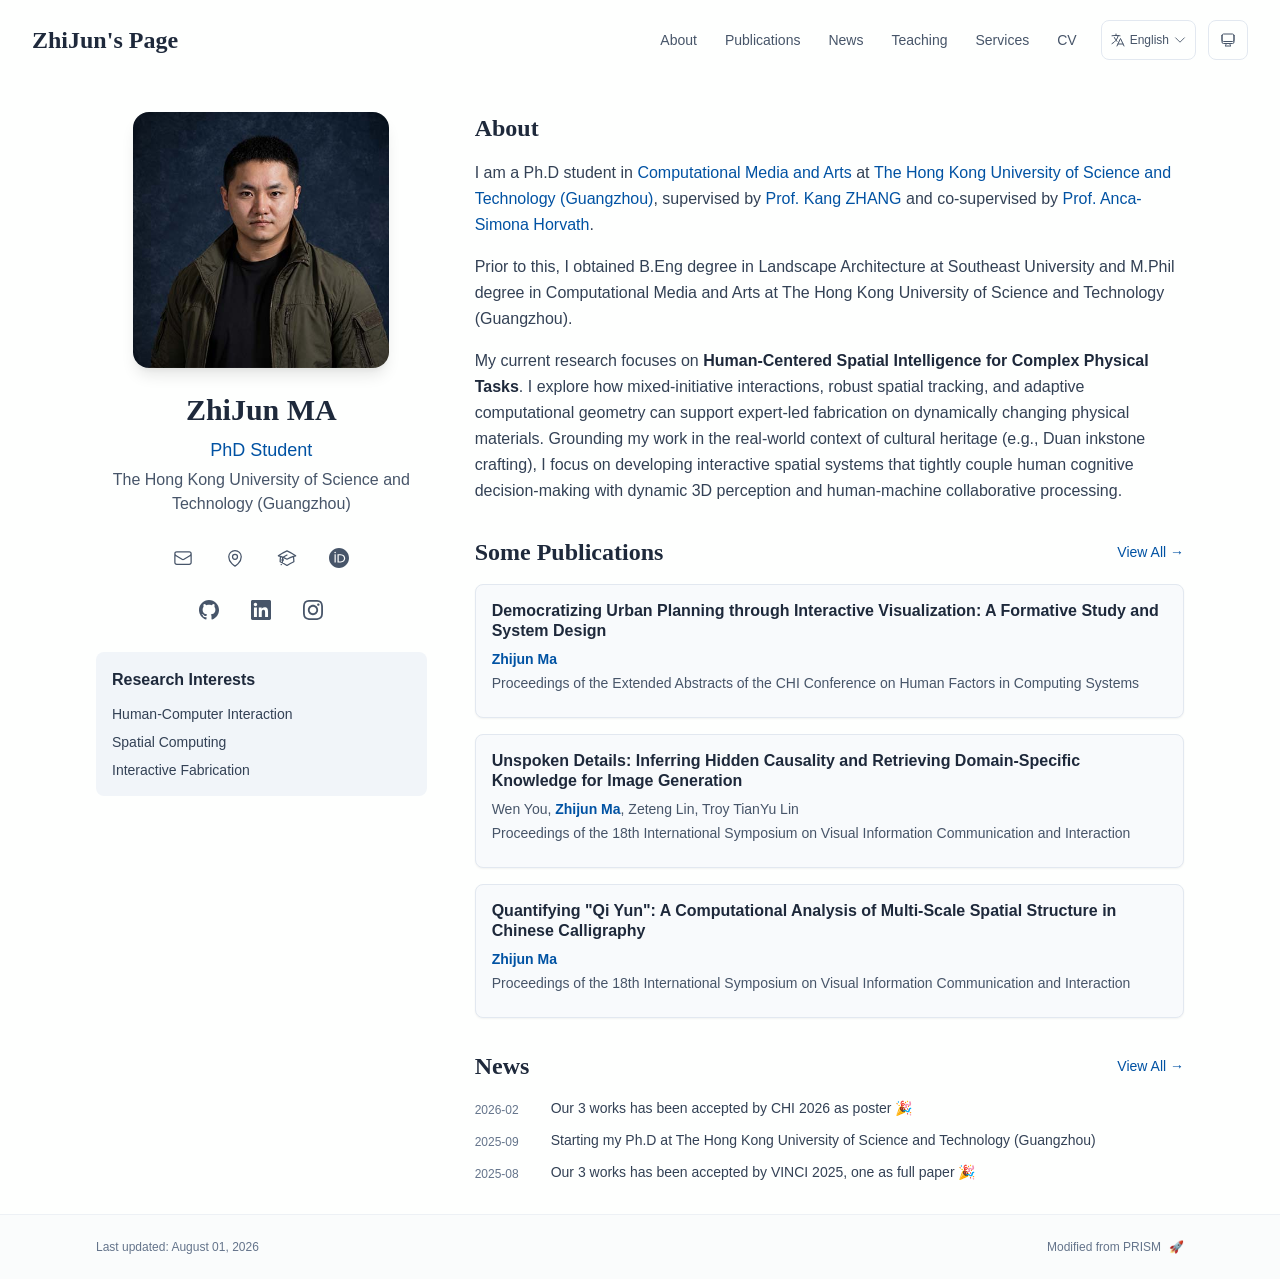
==== commit 839f1f2c: "deploy: Zhijun213/Academic_Page@2623544ad85e9eb82e7b323ca6d1fd337871cc8b" ====
--- a/index.html
+++ b/index.html
@@ -57,6 +57,6 @@
       root.lang = 'en';
       root.setAttribute('data-locale', 'en');
     }
-  </script><title>ZhiJun&#x27;s Page</title><meta name="description" content="PhD student at The Hong Kong University of Science and Technology (Guangzhou)."/><meta name="author" content="ZhiJun MA"/><meta name="keywords" content="ZhiJun MA,PhD,Research,The Hong Kong University of Science and Technology (Guangzhou)"/><meta name="creator" content="ZhiJun MA"/><meta name="publisher" content="ZhiJun MA"/><meta property="og:title" content="ZhiJun&#x27;s Page"/><meta property="og:description" content="PhD student at The Hong Kong University of Science and Technology (Guangzhou)."/><meta property="og:site_name" content="ZhiJun MA&#x27;s Academic Website"/><meta property="og:locale" content="en_US"/><meta property="og:type" content="website"/><meta name="twitter:card" content="summary"/><meta name="twitter:title" content="ZhiJun&#x27;s Page"/><meta name="twitter:description" content="PhD student at The Hong Kong University of Science and Technology (Guangzhou)."/><link rel="icon" href="/favicon.svg"/><script>document.querySelectorAll('body link[rel="icon"], body link[rel="apple-touch-icon"]').forEach(el => document.head.appendChild(el))</script><script src="/_next/static/chunks/polyfills-42372ed130431b0a.js" noModule=""></script></head><body class="font-sans antialiased"><div style="visibility:hidden"><nav class="fixed top-0 left-0 right-0 z-50" data-headlessui-state=""><div class="transition-all duration-300 ease-out bg-transparent" style="transform:translateY(-100px)"><div class="max-w-7xl mx-auto px-4 sm:px-6 lg:px-8"><div class="flex justify-between items-center h-16 lg:h-20"><div class="flex-shrink-0" tabindex="0"><a class="text-xl lg:text-2xl font-serif font-semibold text-primary hover:text-accent transition-colors duration-200" href="/">ZhiJun&#x27;s Page</a></div><div class="hidden lg:block"><div class="ml-10 flex items-center space-x-3"><div class="relative flex items-baseline space-x-1"><a data-nav-href="/" class="relative px-3 py-2 text-sm font-medium rounded-lg transition-colors duration-150 text-primary" href="/">About</a><a data-nav-href="/publications" class="relative px-3 py-2 text-sm font-medium rounded-lg transition-colors duration-150 text-neutral-600" href="/publications/">Publications</a><a data-nav-href="/news" class="relative px-3 py-2 text-sm font-medium rounded-lg transition-colors duration-150 text-neutral-600" href="/news/">News</a><a data-nav-href="/teaching" class="relative px-3 py-2 text-sm font-medium rounded-lg transition-colors duration-150 text-neutral-600" href="/teaching/">Teaching</a><a data-nav-href="/awards" class="relative px-3 py-2 text-sm font-medium rounded-lg transition-colors duration-150 text-neutral-600" href="/awards/">Awards</a><a data-nav-href="/services" class="relative px-3 py-2 text-sm font-medium rounded-lg transition-colors duration-150 text-neutral-600" href="/services/">Services</a><a data-nav-href="/cv" class="relative px-3 py-2 text-sm font-medium rounded-lg transition-colors duration-150 text-neutral-600" href="/cv/">CV</a></div><div class="flex items-center justify-center w-14 h-10 rounded-lg border border-neutral-200 dark:border-[rgba(148,163,184,0.24)] bg-background dark:bg-neutral-800"><div class="w-6 h-4 rounded bg-neutral-300 animate-pulse"></div></div><div class="flex items-center justify-center w-10 h-10 rounded-lg border border-neutral-200 dark:border-[rgba(148,163,184,0.24)] bg-background dark:bg-neutral-800"><div class="w-4 h-4 rounded-full bg-neutral-300 animate-pulse"></div></div></div></div><div class="lg:hidden flex items-center space-x-2"><div class="flex items-center justify-center w-14 h-10 rounded-lg border border-neutral-200 dark:border-[rgba(148,163,184,0.24)] bg-background dark:bg-neutral-800"><div class="w-6 h-4 rounded bg-neutral-300 animate-pulse"></div></div><div class="flex items-center justify-center w-10 h-10 rounded-lg border border-neutral-200 dark:border-[rgba(148,163,184,0.24)] bg-background dark:bg-neutral-800"><div class="w-4 h-4 rounded-full bg-neutral-300 animate-pulse"></div></div><button class="inline-flex items-center justify-center p-2 rounded-md text-neutral-600 hover:text-primary hover:bg-neutral-100 dark:hover:bg-neutral-800 focus:outline-none focus:ring-2 focus:ring-inset focus:ring-accent transition-colors duration-200" id="headlessui-disclosure-button-«R7pdb»" type="button" aria-expanded="false" data-headlessui-state=""><span class="sr-only">Open main menu</span><div><svg xmlns="http://www.w3.org/2000/svg" fill="none" viewBox="0 0 24 24" stroke-width="1.5" stroke="currentColor" aria-hidden="true" data-slot="icon" class="block h-6 w-6"><path stroke-linecap="round" stroke-linejoin="round" d="M3.75 6.75h16.5M3.75 12h16.5m-16.5 5.25h16.5"></path></svg></div></button></div></div></div></div></nav><main class="min-h-screen pt-16 lg:pt-20"><div class="max-w-6xl mx-auto px-4 sm:px-6 lg:px-8 py-8 bg-background min-h-screen"><div class="grid grid-cols-1 lg:grid-cols-3 gap-12"><div class="lg:col-span-1"><div class="sticky top-8" style="opacity:0;transform:translateY(20px)"><div class="w-40 h-40 sm:w-56 sm:h-56 md:w-64 md:h-64 mx-auto mb-6 rounded-2xl overflow-hidden shadow-lg hover:shadow-xl transition-all duration-200 hover:scale-105"><img alt="ZhiJun MA" width="256" height="256" decoding="async" data-nimg="1" class="w-full h-full object-cover object-[32%_center]" style="color:transparent" src="/aaa_L.jpg"/></div><div class="text-center mb-6"><h1 class="text-3xl font-serif font-bold text-primary mb-2">ZhiJun MA</h1><p class="text-lg text-accent font-medium mb-1">PhD Student</p><p class="text-neutral-600 mb-2">The Hong Kong University of Science and Technology (Guangzhou)</p></div><div class="flex justify-center mb-6 px-2"><div class="w-full"><div class="relative space-y-3 sm:space-y-4"><div class="flex justify-center gap-3 sm:gap-4"><div class="relative"><button class="p-2 sm:p-2 transition-colors duration-200 text-neutral-600 dark:text-neutral-400 hover:text-accent" aria-label="Email"><svg xmlns="http://www.w3.org/2000/svg" fill="none" viewBox="0 0 24 24" stroke-width="1.5" stroke="currentColor" aria-hidden="true" data-slot="icon" class="h-5 w-5"><path stroke-linecap="round" stroke-linejoin="round" d="M21.75 6.75v10.5a2.25 2.25 0 0 1-2.25 2.25h-15a2.25 2.25 0 0 1-2.25-2.25V6.75m19.5 0A2.25 2.25 0 0 0 19.5 4.5h-15a2.25 2.25 0 0 0-2.25 2.25m19.5 0v.243a2.25 2.25 0 0 1-1.07 1.916l-7.5 4.615a2.25 2.25 0 0 1-2.36 0L3.32 8.91a2.25 2.25 0 0 1-1.07-1.916V6.75"></path></svg></button></div><div class="relative"><button class="p-2 sm:p-2 transition-colors duration-200 text-neutral-600 dark:text-neutral-400 hover:text-accent" aria-label="Location"><svg xmlns="http://www.w3.org/2000/svg" fill="none" viewBox="0 0 24 24" stroke-width="1.5" stroke="currentColor" aria-hidden="true" data-slot="icon" class="h-5 w-5"><path stroke-linecap="round" stroke-linejoin="round" d="M15 10.5a3 3 0 1 1-6 0 3 3 0 0 1 6 0Z"></path><path stroke-linecap="round" stroke-linejoin="round" d="M19.5 10.5c0 7.142-7.5 11.25-7.5 11.25S4.5 17.642 4.5 10.5a7.5 7.5 0 1 1 15 0Z"></path></svg></button></div><a href="https://scholar.google.com/citations?user=3rgtbDEAAAAJ" target="_blank" rel="noopener noreferrer" class="p-2 sm:p-2 text-neutral-600 dark:text-neutral-400 hover:text-accent transition-colors duration-200" aria-label="Google Scholar"><svg xmlns="http://www.w3.org/2000/svg" fill="none" viewBox="0 0 24 24" stroke-width="1.5" stroke="currentColor" aria-hidden="true" data-slot="icon" class="h-5 w-5"><path stroke-linecap="round" stroke-linejoin="round" d="M4.26 10.147a60.438 60.438 0 0 0-.491 6.347A48.62 48.62 0 0 1 12 20.904a48.62 48.62 0 0 1 8.232-4.41 60.46 60.46 0 0 0-.491-6.347m-15.482 0a50.636 50.636 0 0 0-2.658-.813A59.906 59.906 0 0 1 12 3.493a59.903 59.903 0 0 1 10.399 5.84c-.896.248-1.783.52-2.658.814m-15.482 0A50.717 50.717 0 0 1 12 13.489a50.702 50.702 0 0 1 7.74-3.342M6.75 15a.75.75 0 1 0 0-1.5.75.75 0 0 0 0 1.5Zm0 0v-3.675A55.378 55.378 0 0 1 12 8.443m-7.007 11.55A5.981 5.981 0 0 0 6.75 15.75v-1.5"></path></svg></a><a href="https://orcid.org/0000-0002-8091-3760" target="_blank" rel="noopener noreferrer" class="p-2 sm:p-2 text-neutral-600 dark:text-neutral-400 hover:text-accent transition-colors duration-200" aria-label="ORCID"><svg viewBox="0 0 24 24" fill="currentColor" class="h-5 w-5" xmlns="http://www.w3.org/2000/svg"><path d="M12 0C5.372 0 0 5.372 0 12s5.372 12 12 12 12-5.372 12-12S18.628 0 12 0zM7.369 4.378c.525 0 .947.431.947.947s-.422.947-.947.947a.95.95 0 0 1-.947-.947c0-.525.422-.947.947-.947zm-.722 3.038h1.444v10.041H6.647V7.416zm3.562 0h3.9c3.712 0 5.344 2.653 5.344 5.025 0 2.578-2.016 5.025-5.325 5.025h-3.919V7.416zm1.444 1.303v7.444h2.297c3.272 0 4.022-2.484 4.022-3.722 0-2.016-1.284-3.722-4.097-3.722h-2.222z"></path></svg></a><a href="https://github.com/Zhijun213" target="_blank" rel="noopener noreferrer" class="p-2 sm:p-2 text-neutral-600 dark:text-neutral-400 hover:text-accent transition-colors duration-200" aria-label="GitHub"><svg viewBox="0 0 24 24" fill="currentColor" class="h-5 w-5" xmlns="http://www.w3.org/2000/svg"><path d="M12 0c-6.626 0-12 5.373-12 12 0 5.302 3.438 9.8 8.207 11.387.599.111.793-.261.793-.577v-2.234c-3.338.726-4.033-1.416-4.033-1.416-.546-1.387-1.333-1.756-1.333-1.756-1.089-.745.083-.729.083-.729 1.205.084 1.839 1.237 1.839 1.237 1.07 1.834 2.807 1.304 3.492.997.107-.775.418-1.305.762-1.604-2.665-.305-5.467-1.334-5.467-5.931 0-1.311.469-2.381 1.236-3.221-.124-.303-.535-1.524.117-3.176 0 0 1.008-.322 3.301 1.23.957-.266 1.983-.399 3.003-.404 1.02.005 2.047.138 3.006.404 2.291-1.552 3.297-1.23 3.297-1.23.653 1.653.242 2.874.118 3.176.77.84 1.235 1.911 1.235 3.221 0 4.609-2.807 5.624-5.479 5.921.43.372.823 1.102.823 2.222v 3.293c0 .319.192.694.801.576 4.765-1.589 8.199-6.086 8.199-11.386 0-6.627-5.373-12-12-12z"></path></svg></a><a href="https://www.linkedin.com/in/zhijun213" target="_blank" rel="noopener noreferrer" class="p-2 sm:p-2 text-neutral-600 dark:text-neutral-400 hover:text-accent transition-colors duration-200" aria-label="LinkedIn"><svg viewBox="0 0 24 24" fill="currentColor" class="h-5 w-5" xmlns="http://www.w3.org/2000/svg"><path d="M20.447 20.452h-3.554v-5.569c0-1.328-.027-3.037-1.852-3.037-1.853 0-2.136 1.445-2.136 2.939v5.667H9.351V9h3.414v1.561h.046c.477-.9 1.637-1.85 3.37-1.85 3.601 0 4.267 2.37 4.267 5.455v6.286zM5.337 7.433c-1.144 0-2.063-.926-2.063-2.065 0-1.138.92-2.063 2.063-2.063 1.14 0 2.064.925 2.064 2.063 0 1.139-.925 2.065-2.064 2.065zm1.782 13.019H3.555V9h3.564v11.452zM22.225 0H1.771C.792 0 0 .774 0 1.729v20.542C0 23.227.792 24 1.771 24h20.451C23.2 24 24 23.227 24 22.271V1.729C24 .774 23.2 0 22.225 0z"></path></svg></a><a href="https://www.instagram.com/mtyrosus" target="_blank" rel="noopener noreferrer" class="p-2 sm:p-2 text-neutral-600 dark:text-neutral-400 hover:text-accent transition-colors duration-200" aria-label="Instagram"><svg viewBox="0 0 24 24" fill="currentColor" class="h-5 w-5" xmlns="http://www.w3.org/2000/svg"><path d="M12 2.163c3.204 0 3.584.012 4.85.07 3.252.148 4.771 1.691 4.919 4.919.058 1.265.069 1.645.069 4.849 0 3.205-.012 3.584-.069 4.849-.149 3.225-1.664 4.771-4.919 4.919-1.266.058-1.644.07-4.85.07-3.204 0-3.584-.012-4.849-.07-3.26-.149-4.771-1.699-4.919-4.92-.058-1.265-.07-1.644-.07-4.849 0-3.204.013-3.583.07-4.849.149-3.227 1.664-4.771 4.919-4.919 1.266-.057 1.645-.069 4.849-.069zm0-2.163c-3.259 0-3.667.014-4.947.072-4.358.2-6.78 2.618-6.98 6.98-.059 1.281-.073 1.689-.073 4.948 0 3.259.014 3.668.072 4.948.2 4.358 2.618 6.78 6.98 6.98 1.281.058 1.689.072 4.948.072 3.259 0 3.668-.014 4.948-.072 4.354-.2 6.782-2.618 6.979-6.98.059-1.28.073-1.689.073-4.948 0-3.259-.014-3.667-.072-4.947-.196-4.354-2.617-6.78-6.979-6.98-1.281-.059-1.69-.073-4.949-.073zm0 5.838c-3.403 0-6.162 2.759-6.162 6.162s2.759 6.163 6.162 6.163 6.162-2.759 6.162-6.163c0-3.403-2.759-6.162-6.162-6.162zm0 10.162c-2.209 0-4-1.79-4-4 0-2.209 1.791-4 4-4s4 1.791 4 4c0 2.21-1.791 4-4 4zm6.406-11.845c-.796 0-1.441.645-1.441 1.44s.645 1.44 1.441 1.44c.795 0 1.439-.645 1.439-1.44s-.644-1.44-1.439-1.44z"></path></svg></a></div></div></div></div><div class="bg-neutral-100 dark:bg-neutral-800 rounded-lg p-4 mb-6 hover:shadow-lg transition-all duration-200 hover:scale-[1.02]"><h3 class="font-semibold text-primary mb-3">Research Interests</h3><div class="space-y-2 text-sm text-neutral-700 dark:text-neutral-500"><div>Cultural Heritage</div><div>Human-Computer Interaction</div><div>Computational Aesthetics</div></div></div></div></div><div class="lg:col-span-2 space-y-8"><section id="about" class="scroll-mt-24 space-y-8"><section style="opacity:0;transform:translateY(20px)"><h2 class="text-2xl font-serif font-bold text-primary mb-4">About</h2><div class="text-neutral-700 dark:text-neutral-600 leading-relaxed"><p class="mb-4 last:mb-0">I am a Ph.D student in <strong class="font-semibold text-primary"><a href="https://cma.hkust-gz.edu.cn" node="[object Object]" target="_blank" rel="noopener noreferrer" class="text-accent font-medium transition-all duration-200 rounded hover:bg-accent/10 hover:shadow-sm">Computational Media and Arts</a></strong> at <strong class="font-semibold text-primary"><a href="https://www.hkust-gz.edu.cn/" node="[object Object]" target="_blank" rel="noopener noreferrer" class="text-accent font-medium transition-all duration-200 rounded hover:bg-accent/10 hover:shadow-sm">The Hong Kong University of Science and Technology (Guangzhou)</a></strong>, supervised by <a href="https://cma.hkust-gz.edu.cn/faculty-regular/kang-zhang/" node="[object Object]" target="_blank" rel="noopener noreferrer" class="text-accent font-medium transition-all duration-200 rounded hover:bg-accent/10 hover:shadow-sm">Prof. Kang ZHANG</a>.</p>
+  </script><title>ZhiJun&#x27;s Page</title><meta name="description" content="PhD student at The Hong Kong University of Science and Technology (Guangzhou)."/><meta name="author" content="ZhiJun MA"/><meta name="keywords" content="ZhiJun MA,PhD,Research,The Hong Kong University of Science and Technology (Guangzhou)"/><meta name="creator" content="ZhiJun MA"/><meta name="publisher" content="ZhiJun MA"/><meta property="og:title" content="ZhiJun&#x27;s Page"/><meta property="og:description" content="PhD student at The Hong Kong University of Science and Technology (Guangzhou)."/><meta property="og:site_name" content="ZhiJun MA&#x27;s Academic Website"/><meta property="og:locale" content="en_US"/><meta property="og:type" content="website"/><meta name="twitter:card" content="summary"/><meta name="twitter:title" content="ZhiJun&#x27;s Page"/><meta name="twitter:description" content="PhD student at The Hong Kong University of Science and Technology (Guangzhou)."/><link rel="icon" href="/favicon.svg"/><script>document.querySelectorAll('body link[rel="icon"], body link[rel="apple-touch-icon"]').forEach(el => document.head.appendChild(el))</script><script src="/_next/static/chunks/polyfills-42372ed130431b0a.js" noModule=""></script></head><body class="font-sans antialiased"><div style="visibility:hidden"><nav class="fixed top-0 left-0 right-0 z-50" data-headlessui-state=""><div class="transition-all duration-300 ease-out bg-transparent" style="transform:translateY(-100px)"><div class="max-w-7xl mx-auto px-4 sm:px-6 lg:px-8"><div class="flex justify-between items-center h-16 lg:h-20"><div class="flex-shrink-0" tabindex="0"><a class="text-xl lg:text-2xl font-serif font-semibold text-primary hover:text-accent transition-colors duration-200" href="/">ZhiJun&#x27;s Page</a></div><div class="hidden lg:block"><div class="ml-10 flex items-center space-x-3"><div class="relative flex items-baseline space-x-1"><a data-nav-href="/" class="relative px-3 py-2 text-sm font-medium rounded-lg transition-colors duration-150 text-primary" href="/">About</a><a data-nav-href="/publications" class="relative px-3 py-2 text-sm font-medium rounded-lg transition-colors duration-150 text-neutral-600" href="/publications/">Publications</a><a data-nav-href="/news" class="relative px-3 py-2 text-sm font-medium rounded-lg transition-colors duration-150 text-neutral-600" href="/news/">News</a><a data-nav-href="/teaching" class="relative px-3 py-2 text-sm font-medium rounded-lg transition-colors duration-150 text-neutral-600" href="/teaching/">Teaching</a><a data-nav-href="/services" class="relative px-3 py-2 text-sm font-medium rounded-lg transition-colors duration-150 text-neutral-600" href="/services/">Services</a><a data-nav-href="/cv" class="relative px-3 py-2 text-sm font-medium rounded-lg transition-colors duration-150 text-neutral-600" href="/cv/">CV</a></div><div class="flex items-center justify-center w-14 h-10 rounded-lg border border-neutral-200 dark:border-[rgba(148,163,184,0.24)] bg-background dark:bg-neutral-800"><div class="w-6 h-4 rounded bg-neutral-300 animate-pulse"></div></div><div class="flex items-center justify-center w-10 h-10 rounded-lg border border-neutral-200 dark:border-[rgba(148,163,184,0.24)] bg-background dark:bg-neutral-800"><div class="w-4 h-4 rounded-full bg-neutral-300 animate-pulse"></div></div></div></div><div class="lg:hidden flex items-center space-x-2"><div class="flex items-center justify-center w-14 h-10 rounded-lg border border-neutral-200 dark:border-[rgba(148,163,184,0.24)] bg-background dark:bg-neutral-800"><div class="w-6 h-4 rounded bg-neutral-300 animate-pulse"></div></div><div class="flex items-center justify-center w-10 h-10 rounded-lg border border-neutral-200 dark:border-[rgba(148,163,184,0.24)] bg-background dark:bg-neutral-800"><div class="w-4 h-4 rounded-full bg-neutral-300 animate-pulse"></div></div><button class="inline-flex items-center justify-center p-2 rounded-md text-neutral-600 hover:text-primary hover:bg-neutral-100 dark:hover:bg-neutral-800 focus:outline-none focus:ring-2 focus:ring-inset focus:ring-accent transition-colors duration-200" id="headlessui-disclosure-button-«R7pdb»" type="button" aria-expanded="false" data-headlessui-state=""><span class="sr-only">Open main menu</span><div><svg xmlns="http://www.w3.org/2000/svg" fill="none" viewBox="0 0 24 24" stroke-width="1.5" stroke="currentColor" aria-hidden="true" data-slot="icon" class="block h-6 w-6"><path stroke-linecap="round" stroke-linejoin="round" d="M3.75 6.75h16.5M3.75 12h16.5m-16.5 5.25h16.5"></path></svg></div></button></div></div></div></div></nav><main class="min-h-screen pt-16 lg:pt-20"><div class="max-w-6xl mx-auto px-4 sm:px-6 lg:px-8 py-8 bg-background min-h-screen"><div class="grid grid-cols-1 lg:grid-cols-3 gap-12"><div class="lg:col-span-1"><div class="sticky top-8" style="opacity:0;transform:translateY(20px)"><div class="w-40 h-40 sm:w-56 sm:h-56 md:w-64 md:h-64 mx-auto mb-6 rounded-2xl overflow-hidden shadow-lg hover:shadow-xl transition-all duration-200 hover:scale-105"><img alt="ZhiJun MA" width="256" height="256" decoding="async" data-nimg="1" class="w-full h-full object-cover object-[32%_center]" style="color:transparent" src="/aaa_L.jpg"/></div><div class="text-center mb-6"><h1 class="text-3xl font-serif font-bold text-primary mb-2">ZhiJun MA</h1><p class="text-lg text-accent font-medium mb-1">PhD Student</p><p class="text-neutral-600 mb-2">The Hong Kong University of Science and Technology (Guangzhou)</p></div><div class="flex justify-center mb-6 px-2"><div class="w-full"><div class="relative space-y-3 sm:space-y-4"><div class="flex justify-center gap-3 sm:gap-4"><div class="relative"><button class="p-2 sm:p-2 transition-colors duration-200 text-neutral-600 dark:text-neutral-400 hover:text-accent" aria-label="Email"><svg xmlns="http://www.w3.org/2000/svg" fill="none" viewBox="0 0 24 24" stroke-width="1.5" stroke="currentColor" aria-hidden="true" data-slot="icon" class="h-5 w-5"><path stroke-linecap="round" stroke-linejoin="round" d="M21.75 6.75v10.5a2.25 2.25 0 0 1-2.25 2.25h-15a2.25 2.25 0 0 1-2.25-2.25V6.75m19.5 0A2.25 2.25 0 0 0 19.5 4.5h-15a2.25 2.25 0 0 0-2.25 2.25m19.5 0v.243a2.25 2.25 0 0 1-1.07 1.916l-7.5 4.615a2.25 2.25 0 0 1-2.36 0L3.32 8.91a2.25 2.25 0 0 1-1.07-1.916V6.75"></path></svg></button></div><div class="relative"><button class="p-2 sm:p-2 transition-colors duration-200 text-neutral-600 dark:text-neutral-400 hover:text-accent" aria-label="Location"><svg xmlns="http://www.w3.org/2000/svg" fill="none" viewBox="0 0 24 24" stroke-width="1.5" stroke="currentColor" aria-hidden="true" data-slot="icon" class="h-5 w-5"><path stroke-linecap="round" stroke-linejoin="round" d="M15 10.5a3 3 0 1 1-6 0 3 3 0 0 1 6 0Z"></path><path stroke-linecap="round" stroke-linejoin="round" d="M19.5 10.5c0 7.142-7.5 11.25-7.5 11.25S4.5 17.642 4.5 10.5a7.5 7.5 0 1 1 15 0Z"></path></svg></button></div><a href="https://scholar.google.com/citations?user=3rgtbDEAAAAJ" target="_blank" rel="noopener noreferrer" class="p-2 sm:p-2 text-neutral-600 dark:text-neutral-400 hover:text-accent transition-colors duration-200" aria-label="Google Scholar"><svg xmlns="http://www.w3.org/2000/svg" fill="none" viewBox="0 0 24 24" stroke-width="1.5" stroke="currentColor" aria-hidden="true" data-slot="icon" class="h-5 w-5"><path stroke-linecap="round" stroke-linejoin="round" d="M4.26 10.147a60.438 60.438 0 0 0-.491 6.347A48.62 48.62 0 0 1 12 20.904a48.62 48.62 0 0 1 8.232-4.41 60.46 60.46 0 0 0-.491-6.347m-15.482 0a50.636 50.636 0 0 0-2.658-.813A59.906 59.906 0 0 1 12 3.493a59.903 59.903 0 0 1 10.399 5.84c-.896.248-1.783.52-2.658.814m-15.482 0A50.717 50.717 0 0 1 12 13.489a50.702 50.702 0 0 1 7.74-3.342M6.75 15a.75.75 0 1 0 0-1.5.75.75 0 0 0 0 1.5Zm0 0v-3.675A55.378 55.378 0 0 1 12 8.443m-7.007 11.55A5.981 5.981 0 0 0 6.75 15.75v-1.5"></path></svg></a><a href="https://orcid.org/0000-0002-8091-3760" target="_blank" rel="noopener noreferrer" class="p-2 sm:p-2 text-neutral-600 dark:text-neutral-400 hover:text-accent transition-colors duration-200" aria-label="ORCID"><svg viewBox="0 0 24 24" fill="currentColor" class="h-5 w-5" xmlns="http://www.w3.org/2000/svg"><path d="M12 0C5.372 0 0 5.372 0 12s5.372 12 12 12 12-5.372 12-12S18.628 0 12 0zM7.369 4.378c.525 0 .947.431.947.947s-.422.947-.947.947a.95.95 0 0 1-.947-.947c0-.525.422-.947.947-.947zm-.722 3.038h1.444v10.041H6.647V7.416zm3.562 0h3.9c3.712 0 5.344 2.653 5.344 5.025 0 2.578-2.016 5.025-5.325 5.025h-3.919V7.416zm1.444 1.303v7.444h2.297c3.272 0 4.022-2.484 4.022-3.722 0-2.016-1.284-3.722-4.097-3.722h-2.222z"></path></svg></a><a href="https://github.com/Zhijun213" target="_blank" rel="noopener noreferrer" class="p-2 sm:p-2 text-neutral-600 dark:text-neutral-400 hover:text-accent transition-colors duration-200" aria-label="GitHub"><svg viewBox="0 0 24 24" fill="currentColor" class="h-5 w-5" xmlns="http://www.w3.org/2000/svg"><path d="M12 0c-6.626 0-12 5.373-12 12 0 5.302 3.438 9.8 8.207 11.387.599.111.793-.261.793-.577v-2.234c-3.338.726-4.033-1.416-4.033-1.416-.546-1.387-1.333-1.756-1.333-1.756-1.089-.745.083-.729.083-.729 1.205.084 1.839 1.237 1.839 1.237 1.07 1.834 2.807 1.304 3.492.997.107-.775.418-1.305.762-1.604-2.665-.305-5.467-1.334-5.467-5.931 0-1.311.469-2.381 1.236-3.221-.124-.303-.535-1.524.117-3.176 0 0 1.008-.322 3.301 1.23.957-.266 1.983-.399 3.003-.404 1.02.005 2.047.138 3.006.404 2.291-1.552 3.297-1.23 3.297-1.23.653 1.653.242 2.874.118 3.176.77.84 1.235 1.911 1.235 3.221 0 4.609-2.807 5.624-5.479 5.921.43.372.823 1.102.823 2.222v 3.293c0 .319.192.694.801.576 4.765-1.589 8.199-6.086 8.199-11.386 0-6.627-5.373-12-12-12z"></path></svg></a><a href="https://www.linkedin.com/in/zhijun213" target="_blank" rel="noopener noreferrer" class="p-2 sm:p-2 text-neutral-600 dark:text-neutral-400 hover:text-accent transition-colors duration-200" aria-label="LinkedIn"><svg viewBox="0 0 24 24" fill="currentColor" class="h-5 w-5" xmlns="http://www.w3.org/2000/svg"><path d="M20.447 20.452h-3.554v-5.569c0-1.328-.027-3.037-1.852-3.037-1.853 0-2.136 1.445-2.136 2.939v5.667H9.351V9h3.414v1.561h.046c.477-.9 1.637-1.85 3.37-1.85 3.601 0 4.267 2.37 4.267 5.455v6.286zM5.337 7.433c-1.144 0-2.063-.926-2.063-2.065 0-1.138.92-2.063 2.063-2.063 1.14 0 2.064.925 2.064 2.063 0 1.139-.925 2.065-2.064 2.065zm1.782 13.019H3.555V9h3.564v11.452zM22.225 0H1.771C.792 0 0 .774 0 1.729v20.542C0 23.227.792 24 1.771 24h20.451C23.2 24 24 23.227 24 22.271V1.729C24 .774 23.2 0 22.225 0z"></path></svg></a><a href="https://www.instagram.com/mtyrosus" target="_blank" rel="noopener noreferrer" class="p-2 sm:p-2 text-neutral-600 dark:text-neutral-400 hover:text-accent transition-colors duration-200" aria-label="Instagram"><svg viewBox="0 0 24 24" fill="currentColor" class="h-5 w-5" xmlns="http://www.w3.org/2000/svg"><path d="M12 2.163c3.204 0 3.584.012 4.85.07 3.252.148 4.771 1.691 4.919 4.919.058 1.265.069 1.645.069 4.849 0 3.205-.012 3.584-.069 4.849-.149 3.225-1.664 4.771-4.919 4.919-1.266.058-1.644.07-4.85.07-3.204 0-3.584-.012-4.849-.07-3.26-.149-4.771-1.699-4.919-4.92-.058-1.265-.07-1.644-.07-4.849 0-3.204.013-3.583.07-4.849.149-3.227 1.664-4.771 4.919-4.919 1.266-.057 1.645-.069 4.849-.069zm0-2.163c-3.259 0-3.667.014-4.947.072-4.358.2-6.78 2.618-6.98 6.98-.059 1.281-.073 1.689-.073 4.948 0 3.259.014 3.668.072 4.948.2 4.358 2.618 6.78 6.98 6.98 1.281.058 1.689.072 4.948.072 3.259 0 3.668-.014 4.948-.072 4.354-.2 6.782-2.618 6.979-6.98.059-1.28.073-1.689.073-4.948 0-3.259-.014-3.667-.072-4.947-.196-4.354-2.617-6.78-6.979-6.98-1.281-.059-1.69-.073-4.949-.073zm0 5.838c-3.403 0-6.162 2.759-6.162 6.162s2.759 6.163 6.162 6.163 6.162-2.759 6.162-6.163c0-3.403-2.759-6.162-6.162-6.162zm0 10.162c-2.209 0-4-1.79-4-4 0-2.209 1.791-4 4-4s4 1.791 4 4c0 2.21-1.791 4-4 4zm6.406-11.845c-.796 0-1.441.645-1.441 1.44s.645 1.44 1.441 1.44c.795 0 1.439-.645 1.439-1.44s-.644-1.44-1.439-1.44z"></path></svg></a></div></div></div></div><div class="bg-neutral-100 dark:bg-neutral-800 rounded-lg p-4 mb-6 hover:shadow-lg transition-all duration-200 hover:scale-[1.02]"><h3 class="font-semibold text-primary mb-3">Research Interests</h3><div class="space-y-2 text-sm text-neutral-700 dark:text-neutral-500"><div>Human-Computer Interaction</div><div>Spatial Computing</div><div>Interactive Fabrication</div></div></div></div></div><div class="lg:col-span-2 space-y-8"><section id="about" class="scroll-mt-24 space-y-8"><section style="opacity:0;transform:translateY(20px)"><h2 class="text-2xl font-serif font-bold text-primary mb-4">About</h2><div class="text-neutral-700 dark:text-neutral-600 leading-relaxed"><p class="mb-4 last:mb-0">I am a Ph.D student in <strong class="font-semibold text-primary"><a href="https://cma.hkust-gz.edu.cn" node="[object Object]" target="_blank" rel="noopener noreferrer" class="text-accent font-medium transition-all duration-200 rounded hover:bg-accent/10 hover:shadow-sm">Computational Media and Arts</a></strong> at <strong class="font-semibold text-primary"><a href="https://www.hkust-gz.edu.cn/" node="[object Object]" target="_blank" rel="noopener noreferrer" class="text-accent font-medium transition-all duration-200 rounded hover:bg-accent/10 hover:shadow-sm">The Hong Kong University of Science and Technology (Guangzhou)</a></strong>, supervised by <a href="https://cma.hkust-gz.edu.cn/faculty-regular/kang-zhang/" node="[object Object]" target="_blank" rel="noopener noreferrer" class="text-accent font-medium transition-all duration-200 rounded hover:bg-accent/10 hover:shadow-sm">Prof. Kang ZHANG</a> and co-supervised by <a href="https://cma.hkust-gz.edu.cn/faculty-regular/anca-simona-horvath/" node="[object Object]" target="_blank" rel="noopener noreferrer" class="text-accent font-medium transition-all duration-200 rounded hover:bg-accent/10 hover:shadow-sm">Prof. Anca-Simona Horvath</a>.</p>
 <p class="mb-4 last:mb-0">Prior to this, I obtained B.Eng degree in Landscape Architecture at Southeast University and M.Phil degree in Computational Media and Arts at The Hong Kong University of Science and Technology (Guangzhou).</p>
-<p class="mb-4 last:mb-0">My current research explores the intersection of cultural heritage, human-computer interaction, and computational aesthetics. I focus on the digital computation, generative preservation, and quantitative analysis of intangible cultural heritage, particularly traditional wood carving and clay sculpture in South China.</p></div></section><section style="opacity:0;transform:translateY(20px)"><div class="flex items-center justify-between mb-4"><h2 class="text-2xl font-serif font-bold text-primary">Some Publications</h2><a class="text-accent hover:text-accent-dark text-sm font-medium transition-all duration-200 rounded hover:bg-accent/10 hover:shadow-sm" href="/publications/">View All<!-- --> →</a></div><div class="space-y-4"><div class="bg-neutral-50 dark:bg-neutral-800 p-4 rounded-lg shadow-sm border border-neutral-200 dark:border-[rgba(148,163,184,0.24)] hover:shadow-lg transition-all duration-200 hover:scale-[1.02]" style="opacity:0;transform:translateY(20px)"><h3 class="font-semibold text-primary mb-2 leading-tight">Democratizing Urban Planning through Interactive Visualization: A Formative Study and System Design</h3><p class="text-sm text-neutral-600 dark:text-neutral-500 mb-1"><span><span class="font-semibold text-accent ">Zhijun Ma</span></span></p><p class="text-sm text-neutral-600 dark:text-neutral-500 mb-2">Proceedings of the Extended Abstracts of the CHI Conference on Human Factors in Computing Systems</p></div><div class="bg-neutral-50 dark:bg-neutral-800 p-4 rounded-lg shadow-sm border border-neutral-200 dark:border-[rgba(148,163,184,0.24)] hover:shadow-lg transition-all duration-200 hover:scale-[1.02]" style="opacity:0;transform:translateY(20px)"><h3 class="font-semibold text-primary mb-2 leading-tight">Unspoken Details: Inferring Hidden Causality and Retrieving Domain-Specific Knowledge for Image Generation</h3><p class="text-sm text-neutral-600 dark:text-neutral-500 mb-1"><span><span class=" ">Wen You</span>, </span><span><span class="font-semibold text-accent ">Zhijun Ma</span>, </span><span><span class=" ">Zeteng Lin</span>, </span><span><span class=" ">Troy TianYu Lin</span></span></p><p class="text-sm text-neutral-600 dark:text-neutral-500 mb-2">Proceedings of the 18th International Symposium on Visual Information Communication and Interaction</p></div><div class="bg-neutral-50 dark:bg-neutral-800 p-4 rounded-lg shadow-sm border border-neutral-200 dark:border-[rgba(148,163,184,0.24)] hover:shadow-lg transition-all duration-200 hover:scale-[1.02]" style="opacity:0;transform:translateY(20px)"><h3 class="font-semibold text-primary mb-2 leading-tight">Quantifying &quot;Qi Yun&quot;: A Computational Analysis of Multi-Scale Spatial Structure in Chinese Calligraphy</h3><p class="text-sm text-neutral-600 dark:text-neutral-500 mb-1"><span><span class="font-semibold text-accent ">Zhijun Ma</span></span></p><p class="text-sm text-neutral-600 dark:text-neutral-500 mb-2">Proceedings of the 18th International Symposium on Visual Information Communication and Interaction</p></div></div></section><section style="opacity:0;transform:translateY(20px)"><div class="flex items-center justify-between mb-4"><h2 class="text-2xl font-serif font-bold text-primary">News</h2><a class="text-accent hover:text-accent-dark text-sm font-medium transition-all duration-200 rounded hover:bg-accent/10 hover:shadow-sm" href="/news/">View All<!-- --> →</a></div><div class="space-y-3"><div class="flex items-start space-x-3"><span class="text-xs text-neutral-500 mt-1 w-16 flex-shrink-0">2026-02</span><p class="text-sm text-neutral-700">Our 3 works has been accepted by CHI 2026 as poster 🎉</p></div><div class="flex items-start space-x-3"><span class="text-xs text-neutral-500 mt-1 w-16 flex-shrink-0">2025-09</span><p class="text-sm text-neutral-700">Starting my Ph.D at The Hong Kong University of Science and Technology (Guangzhou)</p></div><div class="flex items-start space-x-3"><span class="text-xs text-neutral-500 mt-1 w-16 flex-shrink-0">2025-08</span><p class="text-sm text-neutral-700">Our 3 works has been accepted by VINCI 2025, one as full paper 🎉</p></div></div></section></section></div></div></div><!--$--><!--/$--><!--$--><!--/$--></main><footer class="border-t border-neutral-200/50 bg-neutral-50/50 dark:bg-neutral-900/50 dark:border-neutral-700/50"><div class="max-w-6xl mx-auto px-4 sm:px-6 lg:px-8 py-6"><div class="flex flex-col sm:flex-row justify-between items-center gap-2"><p class="text-xs text-neutral-500">Last updated<!-- -->: <!-- -->April 25, 2026</p><p class="text-xs text-neutral-500 flex items-center"><a href="https://github.com/xyjoey/PRISM" target="_blank" rel="noopener noreferrer">Modified from PRISM</a><span class="ml-2">🚀</span></p></div></div></footer></div><script src="/_next/static/chunks/webpack-679b75d1c4c2027c.js" async=""></script><script>(self.__next_f=self.__next_f||[]).push([0])</script><script>self.__next_f.push([1,"1:\"$Sreact.fragment\"\n3:I[3719,[\"985\",\"static/chunks/985-3e1382af6bf4951a.js\",\"291\",\"static/chunks/291-e39730cc9327e39b.js\",\"177\",\"static/chunks/app/layout-5eb190a9ce68a3cc.js\"],\"ThemeProvider\"]\n4:I[310,[\"985\",\"static/chunks/985-3e1382af6bf4951a.js\",\"291\",\"static/chunks/291-e39730cc9327e39b.js\",\"177\",\"static/chunks/app/layout-5eb190a9ce68a3cc.js\"],\"LocaleProvider\"]\n5:I[4574,[\"985\",\"static/chunks/985-3e1382af6bf4951a.js\",\"291\",\"static/chunks/291-e39730cc9327e39b.js\",\"177\",\"static/chunks/app/layout-5eb190a9ce68a3cc.js\"],\"default\"]\n6:I[7555,[],\"\"]\n7:I[1295,[],\"\"]\n8:I[2548,[\"985\",\"static/chunks/985-3e1382af6bf4951a.js\",\"291\",\"static/chunks/291-e39730cc9327e39b.js\",\"177\",\"static/chunks/app/layout-5eb190a9ce68a3cc.js\"],\"default\"]\n9:I[7215,[\"985\",\"static/chunks/985-3e1382af6bf4951a.js\",\"178\",\"static/chunks/178-595a94b9af1e67b5.js\",\"900\",\"static/chunks/900-1e90e9ba6e478812.js\",\"974\",\"static/chunks/app/page-942c8e7821b0ce95.js\"],\"default\"]\n16:I[9665,[],\"MetadataBoundary\"]\n18:I[9665,[],\"OutletBoundary\"]\n1b:I[4911,[],\"AsyncMetadataOutlet\"]\n1d:I[9665,[],\"ViewportBoundary\"]\n1f:I[6614,[],\"\"]\n:HL[\"/_next/static/css/a02adbc703276df4.css\",\"style\"]\n2:T591,\n    try {\n      const cfg = {\"enabled\":true,\"locales\":[\"zh\",\"en\"],\"defaultLocale\":\"en\",\"mode\":\"fixed\",\"fixedLocale\":\"en\",\"persist\":true,\"switcher\":true,\"labels\":{\"zh\":\"中文\",\"en\":\"English\"}};\n      const storageKey = 'locale-storage';\n      const normalize = (value) =\u003e typeof value === 'string' ? value.trim().replace('_', '-').toLowerCase() : '';\n      const matchLocale = (candidate) =\u003e {\n        const normalized = normalize(candidate);\n        if (!normalized) return null;\n        if (cfg.locales.includes(normalized)) return normalized;\n        const language = normalized.split('-')[0];\n        if (cfg.locales.includes(language)) return language;\n        return null;\n      };\n\n      let resolved = null;\n\n      if (cfg.persist) {\n        resolved = matchLocale(localStorage.getItem(storageKey));\n      }\n\n      if (!resolved) {\n        if (cfg.mode === 'fixed') {\n          resolv"])</script><script>self.__next_f.push([1,"ed = cfg.fixedLocale;\n        } else {\n          resolved = matchLocale(navigator.language);\n        }\n      }\n\n      if (!resolved) {\n        resolved = cfg.defaultLocale;\n      }\n\n      const root = document.documentElement;\n      root.lang = resolved;\n      root.setAttribute('data-locale', resolved);\n\n      if (cfg.persist) {\n        localStorage.setItem(storageKey, resolved);\n      }\n    } catch (e) {\n      const root = document.documentElement;\n      root.lang = 'en';\n      root.setAttribute('data-locale', 'en');\n    }\n  a:T49c,Urban planning processes often struggle to achieve meaningful public participation due to technical complexity and communication barriers between professional planners and the general public. Through a formative study with urban planning professionals and community stakeholders, we identified key challenges in participatory urban planning and derived design requirements for an interactive system. Based on these insights, we developed an interactive visualization system that enables non-expert users to engage with urban planning concepts through real-time 3D visualization and intuitive parameter controls. Our preliminary user feedback from participants suggests that interactive visualization can help reduce technical barriers and enhance public understanding of planning decisions. This work contributes to participatory urban planning research by demonstrating how interactive systems can support democratic planning processes. Our ongoing work focuses on developing quantitative analysis tools, integrating professional planning features, and conducting comprehensive evaluation studies to further validate the system’s effectiveness in real-world planning scenarios.b:T705,@inproceedings{ma2025democratizing,\n  author = {Ma, Zhijun},\n  title = {Democratizing Urban Planning through Interactive Visualization: A Formative Study and System Design},\n  year = {2025},\n  isbn = {9798400713958},\n  publisher = {Association for Computing Machinery},\n  address = {New York, NY, USA},\n  url = {https://do"])</script><script>self.__next_f.push([1,"i.org/10.1145/3706599.3719937},\n  doi = {10.1145/3706599.3719937},\n  abstract = {Urban planning processes often struggle to achieve meaningful public participation due to technical complexity and communication barriers between professional planners and the general public. Through a formative study with urban planning professionals and community stakeholders, we identified key challenges in participatory urban planning and derived design requirements for an interactive system. Based on these insights, we developed an interactive visualization system that enables non-expert users to engage with urban planning concepts through real-time 3D visualization and intuitive parameter controls. Our preliminary user feedback from participants suggests that interactive visualization can help reduce technical barriers and enhance public understanding of planning decisions. This work contributes to participatory urban planning research by demonstrating how interactive systems can support democratic planning processes. Our ongoing work focuses on developing quantitative analysis tools, integrating professional planning features, and conducting comprehensive evaluation studies to further validate the system’s effectiveness in real-world planning scenarios.},\n  booktitle = {Proceedings of the Extended Abstracts of the CHI Conference on Human Factors in Computing Systems},\n  articleno = {173},\n  numpages = {6},\n  location = {Yokohama, Japan},\n  series = {CHI EA '25}\n}c:T5d1,Text-to-image (T2I) generation has advanced significantly in recent years, yet current models often struggle with prompts that imply causal sequences or require knowledge of culturally grounded entities. This limitation stems from a fundamental \"semantic gap\" between a user’s rich intent and the model’s statistical interpretation of text. To address these limitations, we propose a causality-aware multimodal framework that integrates large language models (LLMs), visual-language verification, and domain-specific image retrieval within an iterative, self-cor"])</script><script>self.__next_f.push([1,"recting pipeline. The system first decomposes prompts into structured representations of causal chains and named entities. It then retrieves aligned visual references from a multimodal knowledge base to ground these abstract concepts. These components are fused into an enriched multimodal prompt for a frozen-backbone diffusion model. A verification module, powered by a Vision-Language Model (VLM), evaluates the causal and semantic consistency of the generated output, triggering a refinement loop when necessary. This closed-loop design enables more coherent, grounded, and context-sensitive image synthesis, particularly in complex or culturally nuanced scenarios. Our approach expands the expressive capacity of T2I systems by explicitly modeling and integrating the unspoken details of physical logic and domain knowledge, thereby bridging the semantic gap and producing images that are more faithful to user intent.d:T86d,"])</script><script>self.__next_f.push([1,"@inproceedings{you2025unspoken,\n  author = {You, Wen and Ma, Zhijun and Lin, Zeteng and Lin, Troy TianYu},\n  title = {Unspoken Details: Inferring Hidden Causality and Retrieving Domain-Specific Knowledge for Image Generation},\n  year = {2025},\n  isbn = {9798400718458},\n  publisher = {Association for Computing Machinery},\n  address = {New York, NY, USA},\n  url = {https://doi.org/10.1145/3769534.3769595},\n  doi = {10.1145/3769534.3769595},\n  abstract = {Text-to-image (T2I) generation has advanced significantly in recent years, yet current models often struggle with prompts that imply causal sequences or require knowledge of culturally grounded entities. This limitation stems from a fundamental \"semantic gap\" between a user’s rich intent and the model’s statistical interpretation of text. To address these limitations, we propose a causality-aware multimodal framework that integrates large language models (LLMs), visual-language verification, and domain-specific image retrieval within an iterative, self-correcting pipeline. The system first decomposes prompts into structured representations of causal chains and named entities. It then retrieves aligned visual references from a multimodal knowledge base to ground these abstract concepts. These components are fused into an enriched multimodal prompt for a frozen-backbone diffusion model. A verification module, powered by a Vision-Language Model (VLM), evaluates the causal and semantic consistency of the generated output, triggering a refinement loop when necessary. This closed-loop design enables more coherent, grounded, and context-sensitive image synthesis, particularly in complex or culturally nuanced scenarios. Our approach expands the expressive capacity of T2I systems by explicitly modeling and integrating the unspoken details of physical logic and domain knowledge, thereby bridging the semantic gap and producing images that are more faithful to user intent.},\n  booktitle = {Proceedings of the 18th International Symposium on Visual Information Communication and Interaction},\n  articleno = {36},\n  numpages = {5},\n  location = {Linz, Austria},\n  series = {VINCI '25}\n}"])</script><script>self.__next_f.push([1,"e:T5ce,Chinese calligraphy, a cornerstone of East Asian cultural heritage, is aesthetically governed by \"Qi Yun\"(气韵), or \"spirit resonance,\" a concept deeply tied to the work’s spatial composition and vitality. Traditional analysis of \"Qi Yun\" relies on subjective interpretation, hindering objective evaluation and digital preservation. This study bridges this gap by introducing a computational framework to quantify \"Qi Yun\" through the analysis of multi-scale spatial features. We focus on the holistic structure of calligraphic works by extracting a comprehensive set of metrics that correspond to classical aesthetic principles. These include brightness distribution (reflecting \"void and substance\"), boundary point distribution (capturing spatial texture), white space structure via Voronoi diagrams and space syntax (analyzing \"Bu Bai\" or negative space), and columnar analysis (quantifying vertical rhythm). We forgo granular stroke-level analysis to concentrate on the overall composition, or \"Zhang Fa\"(章法). The efficacy of this approach is substantiated through a comparative case study of different versions of Mi Fu’s \"Sui Feng Tie\"(岁丰帖), demonstrating the method’s ability to quantify subtle stylistic variations in spatial layout. By creating a dialogue between ancient aesthetics and modern data science, this research offers a new, objective tool for calligraphic analysis and contributes to the digital preservation of this intangible cultural heritage.f:T836,"])</script><script>self.__next_f.push([1,"@inproceedings{ma2025quantifying,\n  author = {Ma, Zhijun},\n  title = {Quantifying \"Qi Yun\": A Computational Analysis of Multi-Scale Spatial Structure in Chinese Calligraphy},\n  year = {2025},\n  isbn = {9798400718458},\n  publisher = {Association for Computing Machinery},\n  address = {New York, NY, USA},\n  url = {https://doi.org/10.1145/3769534.3769574},\n  doi = {10.1145/3769534.3769574},\n  abstract = {Chinese calligraphy, a cornerstone of East Asian cultural heritage, is aesthetically governed by \"Qi Yun\"(气韵), or \"spirit resonance,\" a concept deeply tied to the work’s spatial composition and vitality. Traditional analysis of \"Qi Yun\" relies on subjective interpretation, hindering objective evaluation and digital preservation. This study bridges this gap by introducing a computational framework to quantify \"Qi Yun\" through the analysis of multi-scale spatial features. We focus on the holistic structure of calligraphic works by extracting a comprehensive set of metrics that correspond to classical aesthetic principles. These include brightness distribution (reflecting \"void and substance\"), boundary point distribution (capturing spatial texture), white space structure via Voronoi diagrams and space syntax (analyzing \"Bu Bai\" or negative space), and columnar analysis (quantifying vertical rhythm). We forgo granular stroke-level analysis to concentrate on the overall composition, or \"Zhang Fa\"(章法). The efficacy of this approach is substantiated through a comparative case study of different versions of Mi Fu’s \"Sui Feng Tie\"(岁丰帖), demonstrating the method’s ability to quantify subtle stylistic variations in spatial layout. By creating a dialogue between ancient aesthetics and modern data science, this research offers a new, objective tool for calligraphic analysis and contributes to the digital preservation of this intangible cultural heritage.},\n  booktitle = {Proceedings of the 18th International Symposium on Visual Information Communication and Interaction},\n  articleno = {59},\n  numpages = {8},\n  location = {Linz, Austria},\n  series = {VINCI '25}\n}"])</script><script>self.__next_f.push([1,"10:T49c,Urban planning processes often struggle to achieve meaningful public participation due to technical complexity and communication barriers between professional planners and the general public. Through a formative study with urban planning professionals and community stakeholders, we identified key challenges in participatory urban planning and derived design requirements for an interactive system. Based on these insights, we developed an interactive visualization system that enables non-expert users to engage with urban planning concepts through real-time 3D visualization and intuitive parameter controls. Our preliminary user feedback from participants suggests that interactive visualization can help reduce technical barriers and enhance public understanding of planning decisions. This work contributes to participatory urban planning research by demonstrating how interactive systems can support democratic planning processes. Our ongoing work focuses on developing quantitative analysis tools, integrating professional planning features, and conducting comprehensive evaluation studies to further validate the system’s effectiveness in real-world planning scenarios.11:T705,@inproceedings{ma2025democratizing,\n  author = {Ma, Zhijun},\n  title = {Democratizing Urban Planning through Interactive Visualization: A Formative Study and System Design},\n  year = {2025},\n  isbn = {9798400713958},\n  publisher = {Association for Computing Machinery},\n  address = {New York, NY, USA},\n  url = {https://doi.org/10.1145/3706599.3719937},\n  doi = {10.1145/3706599.3719937},\n  abstract = {Urban planning processes often struggle to achieve meaningful public participation due to technical complexity and communication barriers between professional planners and the general public. Through a formative study with urban planning professionals and community stakeholders, we identified key challenges in participatory urban planning and derived design requirements for an interactive system. Based on these insights, we developed an interact"])</script><script>self.__next_f.push([1,"ive visualization system that enables non-expert users to engage with urban planning concepts through real-time 3D visualization and intuitive parameter controls. Our preliminary user feedback from participants suggests that interactive visualization can help reduce technical barriers and enhance public understanding of planning decisions. This work contributes to participatory urban planning research by demonstrating how interactive systems can support democratic planning processes. Our ongoing work focuses on developing quantitative analysis tools, integrating professional planning features, and conducting comprehensive evaluation studies to further validate the system’s effectiveness in real-world planning scenarios.},\n  booktitle = {Proceedings of the Extended Abstracts of the CHI Conference on Human Factors in Computing Systems},\n  articleno = {173},\n  numpages = {6},\n  location = {Yokohama, Japan},\n  series = {CHI EA '25}\n}12:T5d1,Text-to-image (T2I) generation has advanced significantly in recent years, yet current models often struggle with prompts that imply causal sequences or require knowledge of culturally grounded entities. This limitation stems from a fundamental \"semantic gap\" between a user’s rich intent and the model’s statistical interpretation of text. To address these limitations, we propose a causality-aware multimodal framework that integrates large language models (LLMs), visual-language verification, and domain-specific image retrieval within an iterative, self-correcting pipeline. The system first decomposes prompts into structured representations of causal chains and named entities. It then retrieves aligned visual references from a multimodal knowledge base to ground these abstract concepts. These components are fused into an enriched multimodal prompt for a frozen-backbone diffusion model. A verification module, powered by a Vision-Language Model (VLM), evaluates the causal and semantic consistency of the generated output, triggering a refinement loop when necessary. This closed-"])</script><script>self.__next_f.push([1,"loop design enables more coherent, grounded, and context-sensitive image synthesis, particularly in complex or culturally nuanced scenarios. Our approach expands the expressive capacity of T2I systems by explicitly modeling and integrating the unspoken details of physical logic and domain knowledge, thereby bridging the semantic gap and producing images that are more faithful to user intent.13:T86d,"])</script><script>self.__next_f.push([1,"@inproceedings{you2025unspoken,\n  author = {You, Wen and Ma, Zhijun and Lin, Zeteng and Lin, Troy TianYu},\n  title = {Unspoken Details: Inferring Hidden Causality and Retrieving Domain-Specific Knowledge for Image Generation},\n  year = {2025},\n  isbn = {9798400718458},\n  publisher = {Association for Computing Machinery},\n  address = {New York, NY, USA},\n  url = {https://doi.org/10.1145/3769534.3769595},\n  doi = {10.1145/3769534.3769595},\n  abstract = {Text-to-image (T2I) generation has advanced significantly in recent years, yet current models often struggle with prompts that imply causal sequences or require knowledge of culturally grounded entities. This limitation stems from a fundamental \"semantic gap\" between a user’s rich intent and the model’s statistical interpretation of text. To address these limitations, we propose a causality-aware multimodal framework that integrates large language models (LLMs), visual-language verification, and domain-specific image retrieval within an iterative, self-correcting pipeline. The system first decomposes prompts into structured representations of causal chains and named entities. It then retrieves aligned visual references from a multimodal knowledge base to ground these abstract concepts. These components are fused into an enriched multimodal prompt for a frozen-backbone diffusion model. A verification module, powered by a Vision-Language Model (VLM), evaluates the causal and semantic consistency of the generated output, triggering a refinement loop when necessary. This closed-loop design enables more coherent, grounded, and context-sensitive image synthesis, particularly in complex or culturally nuanced scenarios. Our approach expands the expressive capacity of T2I systems by explicitly modeling and integrating the unspoken details of physical logic and domain knowledge, thereby bridging the semantic gap and producing images that are more faithful to user intent.},\n  booktitle = {Proceedings of the 18th International Symposium on Visual Information Communication and Interaction},\n  articleno = {36},\n  numpages = {5},\n  location = {Linz, Austria},\n  series = {VINCI '25}\n}"])</script><script>self.__next_f.push([1,"14:T5ce,Chinese calligraphy, a cornerstone of East Asian cultural heritage, is aesthetically governed by \"Qi Yun\"(气韵), or \"spirit resonance,\" a concept deeply tied to the work’s spatial composition and vitality. Traditional analysis of \"Qi Yun\" relies on subjective interpretation, hindering objective evaluation and digital preservation. This study bridges this gap by introducing a computational framework to quantify \"Qi Yun\" through the analysis of multi-scale spatial features. We focus on the holistic structure of calligraphic works by extracting a comprehensive set of metrics that correspond to classical aesthetic principles. These include brightness distribution (reflecting \"void and substance\"), boundary point distribution (capturing spatial texture), white space structure via Voronoi diagrams and space syntax (analyzing \"Bu Bai\" or negative space), and columnar analysis (quantifying vertical rhythm). We forgo granular stroke-level analysis to concentrate on the overall composition, or \"Zhang Fa\"(章法). The efficacy of this approach is substantiated through a comparative case study of different versions of Mi Fu’s \"Sui Feng Tie\"(岁丰帖), demonstrating the method’s ability to quantify subtle stylistic variations in spatial layout. By creating a dialogue between ancient aesthetics and modern data science, this research offers a new, objective tool for calligraphic analysis and contributes to the digital preservation of this intangible cultural heritage.15:T836,"])</script><script>self.__next_f.push([1,"@inproceedings{ma2025quantifying,\n  author = {Ma, Zhijun},\n  title = {Quantifying \"Qi Yun\": A Computational Analysis of Multi-Scale Spatial Structure in Chinese Calligraphy},\n  year = {2025},\n  isbn = {9798400718458},\n  publisher = {Association for Computing Machinery},\n  address = {New York, NY, USA},\n  url = {https://doi.org/10.1145/3769534.3769574},\n  doi = {10.1145/3769534.3769574},\n  abstract = {Chinese calligraphy, a cornerstone of East Asian cultural heritage, is aesthetically governed by \"Qi Yun\"(气韵), or \"spirit resonance,\" a concept deeply tied to the work’s spatial composition and vitality. Traditional analysis of \"Qi Yun\" relies on subjective interpretation, hindering objective evaluation and digital preservation. This study bridges this gap by introducing a computational framework to quantify \"Qi Yun\" through the analysis of multi-scale spatial features. We focus on the holistic structure of calligraphic works by extracting a comprehensive set of metrics that correspond to classical aesthetic principles. These include brightness distribution (reflecting \"void and substance\"), boundary point distribution (capturing spatial texture), white space structure via Voronoi diagrams and space syntax (analyzing \"Bu Bai\" or negative space), and columnar analysis (quantifying vertical rhythm). We forgo granular stroke-level analysis to concentrate on the overall composition, or \"Zhang Fa\"(章法). The efficacy of this approach is substantiated through a comparative case study of different versions of Mi Fu’s \"Sui Feng Tie\"(岁丰帖), demonstrating the method’s ability to quantify subtle stylistic variations in spatial layout. By creating a dialogue between ancient aesthetics and modern data science, this research offers a new, objective tool for calligraphic analysis and contributes to the digital preservation of this intangible cultural heritage.},\n  booktitle = {Proceedings of the 18th International Symposium on Visual Information Communication and Interaction},\n  articleno = {59},\n  numpages = {8},\n  location = {Linz, Austria},\n  series = {VINCI '25}\n}"])</script><script>self.__next_f.push([1,"0:{\"P\":null,\"b\":\"SEgg2j9J1UQmLdPNWLWld\",\"p\":\"\",\"c\":[\"\",\"\"],\"i\":false,\"f\":[[[\"\",{\"children\":[\"__PAGE__\",{}]},\"$undefined\",\"$undefined\",true],[\"\",[\"$\",\"$1\",\"c\",{\"children\":[[[\"$\",\"link\",\"0\",{\"rel\":\"stylesheet\",\"href\":\"/_next/static/css/a02adbc703276df4.css\",\"precedence\":\"next\",\"crossOrigin\":\"$undefined\",\"nonce\":\"$undefined\"}]],[\"$\",\"html\",null,{\"lang\":\"en\",\"className\":\"scroll-smooth\",\"suppressHydrationWarning\":true,\"children\":[[\"$\",\"head\",null,{\"children\":[[\"$\",\"link\",null,{\"rel\":\"icon\",\"href\":\"/favicon.svg\",\"type\":\"image/svg+xml\"}],[\"$\",\"link\",null,{\"rel\":\"dns-prefetch\",\"href\":\"https://jialeliu.com\"}],[\"$\",\"link\",null,{\"rel\":\"preconnect\",\"href\":\"https://jialeliu.com\",\"crossOrigin\":\"\"}],[\"$\",\"link\",null,{\"rel\":\"preload\",\"as\":\"font\",\"type\":\"font/woff2\",\"href\":\"https://jialeliu.com/fonts/georgiab.woff2\",\"crossOrigin\":\"\"}],[\"$\",\"script\",null,{\"dangerouslySetInnerHTML\":{\"__html\":\"\\n              try {\\n                const theme = localStorage.getItem('theme-storage');\\n                const parsed = theme ? JSON.parse(theme) : null;\\n                const setting = parsed?.state?.theme || 'system';\\n                const prefersDark = typeof window !== 'undefined' \u0026\u0026 window.matchMedia \u0026\u0026 window.matchMedia('(prefers-color-scheme: dark)').matches;\\n                const effective = setting === 'dark' ? 'dark' : (setting === 'light' ? 'light' : (prefersDark ? 'dark' : 'light'));\\n                var root = document.documentElement;\\n                root.classList.add(effective);\\n                root.setAttribute('data-theme', effective);\\n              } catch (e) {\\n                var root = document.documentElement;\\n                root.classList.add('light');\\n                root.setAttribute('data-theme', 'light');\\n              }\\n            \"}}],[\"$\",\"script\",null,{\"dangerouslySetInnerHTML\":{\"__html\":\"$2\"}}]]}],[\"$\",\"body\",null,{\"className\":\"font-sans antialiased\",\"children\":[\"$\",\"$L3\",null,{\"children\":[\"$\",\"$L4\",null,{\"config\":{\"enabled\":true,\"locales\":[\"zh\",\"en\"],\"defaultLocale\":\"en\",\"mode\":\"fixed\",\"fixedLocale\":\"en\",\"persist\":true,\"switcher\":true,\"labels\":{\"zh\":\"中文\",\"en\":\"English\"}},\"children\":[[\"$\",\"$L5\",null,{\"items\":[{\"title\":\"About\",\"type\":\"page\",\"target\":\"about\",\"href\":\"/\"},{\"title\":\"Publications\",\"type\":\"page\",\"target\":\"publications\",\"href\":\"/publications\"},{\"title\":\"News\",\"type\":\"page\",\"target\":\"news\",\"href\":\"/news\"},{\"title\":\"Teaching\",\"type\":\"page\",\"target\":\"teaching\",\"href\":\"/teaching\"},{\"title\":\"Awards\",\"type\":\"page\",\"target\":\"awards\",\"href\":\"/awards\"},{\"title\":\"Services\",\"type\":\"page\",\"target\":\"services\",\"href\":\"/services\"},{\"title\":\"CV\",\"type\":\"page\",\"target\":\"cv\",\"href\":\"/cv\"}],\"siteTitle\":\"ZhiJun's Page\",\"enableOnePageMode\":false,\"i18n\":\"$0:f:0:1:1:props:children:1:props:children:1:props:children:props:children:props:config\",\"itemsByLocale\":{\"zh\":[{\"title\":\"关于我\",\"type\":\"page\",\"target\":\"about\",\"href\":\"/\"},{\"title\":\"论文\",\"type\":\"page\",\"target\":\"publications\",\"href\":\"/publications\"},{\"title\":\"动态\",\"type\":\"page\",\"target\":\"news\",\"href\":\"/news\"},{\"title\":\"教学\",\"type\":\"page\",\"target\":\"teaching\",\"href\":\"/teaching\"},{\"title\":\"奖项\",\"type\":\"page\",\"target\":\"awards\",\"href\":\"/awards\"},{\"title\":\"服务\",\"type\":\"page\",\"target\":\"services\",\"href\":\"/services\"},{\"title\":\"简历\",\"type\":\"page\",\"target\":\"cv\",\"href\":\"/cv\"}],\"en\":[{\"title\":\"About\",\"type\":\"page\",\"target\":\"about\",\"href\":\"/\"},{\"title\":\"Publications\",\"type\":\"page\",\"target\":\"publications\",\"href\":\"/publications\"},{\"title\":\"News\",\"type\":\"page\",\"target\":\"news\",\"href\":\"/news\"},{\"title\":\"Teaching\",\"type\":\"page\",\"target\":\"teaching\",\"href\":\"/teaching\"},{\"title\":\"Awards\",\"type\":\"page\",\"target\":\"awards\",\"href\":\"/awards\"},{\"title\":\"Services\",\"type\":\"page\",\"target\":\"services\",\"href\":\"/services\"},{\"title\":\"CV\",\"type\":\"page\",\"target\":\"cv\",\"href\":\"/cv\"}]},\"siteTitleByLocale\":{\"zh\":\"Zhijun's Page\",\"en\":\"ZhiJun's Page\"}}],[\"$\",\"main\",null,{\"className\":\"min-h-screen pt-16 lg:pt-20\",\"children\":[\"$\",\"$L6\",null,{\"parallelRouterKey\":\"children\",\"error\":\"$undefined\",\"errorStyles\":\"$undefined\",\"errorScripts\":\"$undefined\",\"template\":[\"$\",\"$L7\",null,{}],\"templateStyles\":\"$undefined\",\"templateScripts\":\"$undefined\",\"notFound\":[[[\"$\",\"title\",null,{\"children\":\"404: This page could not be found.\"}],[\"$\",\"div\",null,{\"style\":{\"fontFamily\":\"system-ui,\\\"Segoe UI\\\",Roboto,Helvetica,Arial,sans-serif,\\\"Apple Color Emoji\\\",\\\"Segoe UI Emoji\\\"\",\"height\":\"100vh\",\"textAlign\":\"center\",\"display\":\"flex\",\"flexDirection\":\"column\",\"alignItems\":\"center\",\"justifyContent\":\"center\"},\"children\":[\"$\",\"div\",null,{\"children\":[[\"$\",\"style\",null,{\"dangerouslySetInnerHTML\":{\"__html\":\"body{color:#000;background:#fff;margin:0}.next-error-h1{border-right:1px solid rgba(0,0,0,.3)}@media (prefers-color-scheme:dark){body{color:#fff;background:#000}.next-error-h1{border-right:1px solid rgba(255,255,255,.3)}}\"}}],[\"$\",\"h1\",null,{\"className\":\"next-error-h1\",\"style\":{\"display\":\"inline-block\",\"margin\":\"0 20px 0 0\",\"padding\":\"0 23px 0 0\",\"fontSize\":24,\"fontWeight\":500,\"verticalAlign\":\"top\",\"lineHeight\":\"49px\"},\"children\":404}],[\"$\",\"div\",null,{\"style\":{\"display\":\"inline-block\"},\"children\":[\"$\",\"h2\",null,{\"style\":{\"fontSize\":14,\"fontWeight\":400,\"lineHeight\":\"49px\",\"margin\":0},\"children\":\"This page could not be found.\"}]}]]}]}]],[]],\"forbidden\":\"$undefined\",\"unauthorized\":\"$undefined\"}]}],[\"$\",\"$L8\",null,{\"lastUpdated\":\"April 25, 2026\",\"lastUpdatedByLocale\":{\"zh\":\"2026年4月25日\",\"en\":\"April 25, 2026\"},\"defaultLocale\":\"en\"}]]}]}]}]]}]]}],{\"children\":[\"__PAGE__\",[\"$\",\"$1\",\"c\",{\"children\":[[\"$\",\"$L9\",null,{\"dataByLocale\":{\"zh\":{\"author\":{\"name\":\"马志骏\",\"title\":\"博士生\",\"institution\":\"香港科技大学（广州）\",\"avatar\":\"/aaa_L.jpg\",\"avatar_hover\":\"/hov.jpg\"},\"social\":{\"email\":[\"zhijunma@acm.org\",\"zma361@connect.hkust-gz.edu.cn\"],\"location\":\"广州，中国\",\"location_url\":\"https://maps.apple/p/uvjQkHAKE01PA1\",\"location_details\":[\"香港科大（广州），笃学路1号，\",\"南沙区，广州，中国\"],\"google_scholar\":\"https://scholar.google.com/citations?user=3rgtbDEAAAAJ\",\"orcid\":\"https://orcid.org/0000-0002-8091-3760\",\"github\":\"https://github.com/Zhijun213\",\"linkedin\":\"https://www.linkedin.com/in/zhijun213\",\"instagram\":\"https://www.instagram.com/mtyrosus\"},\"features\":{\"enable_likes\":false,\"enable_one_page_mode\":false},\"enableOnePageMode\":false,\"researchInterests\":[\"数字遗产\",\"人机交互\",\"计算美学\"],\"pagesToShow\":[{\"type\":\"about\",\"id\":\"about\",\"sections\":[{\"id\":\"about\",\"type\":\"markdown\",\"source\":\"bio.md\",\"title\":\"关于我\",\"content\":\"我是[香港科技大学 (广州)](https://www.hkust-gz.edu.cn) [计算媒体与艺术](https://cma.hkust-gz.edu.cn)专业的博士生，由[张康教授](https://cma.hkust-gz.edu.cn/faculty-regular/kang-zhang/)指导。\\n\\n在此之前，我在东南大学获得风景园林工学学士学位，在香港科技大学 (广州) 获得计算媒体与艺术研究型硕士学位。\\n\\n我目前的研究探讨了非物质文化遗产、人机交互和计算美学的交集。我主要关注非物质文化遗产的数字计算、生成保存和定量分析，特别是中国南方的传统木雕和陶土。\\n\"},{\"id\":\"featured_publications\",\"type\":\"publications\",\"title\":\"一些论文\",\"filter\":\"selected\",\"limit\":3,\"publications\":[{\"id\":\"ma2025democratizing\",\"title\":\"Democratizing Urban Planning through Interactive Visualization: A Formative Study and System Design\",\"authors\":[{\"name\":\"Zhijun Ma\",\"isHighlighted\":true,\"isCorresponding\":false,\"isCoAuthor\":false}],\"year\":2025,\"type\":\"conference\",\"status\":\"published\",\"tags\":[\"Urban planning\",\"Generative design\",\"Participatory design\"],\"keywords\":\"$0:f:0:1:2:children:1:props:children:0:props:dataByLocale:zh:pagesToShow:0:sections:1:publications:0:tags\",\"researchArea\":\"machine-learning\",\"journal\":\"\",\"conference\":\"Proceedings of the Extended Abstracts of the CHI Conference on Human Factors in Computing Systems\",\"doi\":\"10.1145/3706599.3719937\",\"url\":\"https://doi.org/10.1145/3706599.3719937\",\"abstract\":\"$a\",\"description\":\"\",\"selected\":true,\"preview\":\"chi25_urban.jpg\",\"bibtex\":\"$b\"},{\"id\":\"you2025unspoken\",\"title\":\"Unspoken Details: Inferring Hidden Causality and Retrieving Domain-Specific Knowledge for Image Generation\",\"authors\":[{\"name\":\"Wen You\",\"isHighlighted\":false,\"isCorresponding\":false,\"isCoAuthor\":false},{\"name\":\"Zhijun Ma\",\"isHighlighted\":true,\"isCorresponding\":false,\"isCoAuthor\":false},{\"name\":\"Zeteng Lin\",\"isHighlighted\":false,\"isCorresponding\":false,\"isCoAuthor\":false},{\"name\":\"Troy TianYu Lin\",\"isHighlighted\":false,\"isCorresponding\":false,\"isCoAuthor\":false}],\"year\":2025,\"type\":\"conference\",\"status\":\"published\",\"tags\":[\"Causal Inference\",\"Knowledge Retrieval\",\"Text-to-Image Generation\",\"Controllable Generation\",\"Multimodal AI\"],\"keywords\":\"$0:f:0:1:2:children:1:props:children:0:props:dataByLocale:zh:pagesToShow:0:sections:1:publications:1:tags\",\"researchArea\":\"machine-learning\",\"journal\":\"\",\"conference\":\"Proceedings of the 18th International Symposium on Visual Information Communication and Interaction\",\"doi\":\"10.1145/3769534.3769595\",\"url\":\"https://doi.org/10.1145/3769534.3769595\",\"abstract\":\"$c\",\"description\":\"\",\"selected\":true,\"bibtex\":\"$d\"},{\"id\":\"ma2025quantifying\",\"title\":\"Quantifying \\\"Qi Yun\\\": A Computational Analysis of Multi-Scale Spatial Structure in Chinese Calligraphy\",\"authors\":[{\"name\":\"Zhijun Ma\",\"isHighlighted\":true,\"isCorresponding\":false,\"isCoAuthor\":false}],\"year\":2025,\"type\":\"conference\",\"status\":\"published\",\"tags\":[\"Chinese calligraphy\",\"Computational aesthetics\",\"Digital cultural heritage\",\"Visualization for cultural heritage\"],\"keywords\":\"$0:f:0:1:2:children:1:props:children:0:props:dataByLocale:zh:pagesToShow:0:sections:1:publications:2:tags\",\"researchArea\":\"machine-learning\",\"journal\":\"\",\"conference\":\"Proceedings of the 18th International Symposium on Visual Information Communication and Interaction\",\"doi\":\"10.1145/3769534.3769574\",\"url\":\"https://doi.org/10.1145/3769534.3769574\",\"abstract\":\"$e\",\"description\":\"\",\"selected\":true,\"preview\":\"vinci25_qiyun.jpg\",\"bibtex\":\"$f\"}]},{\"id\":\"news\",\"type\":\"list\",\"title\":\"动态\",\"source\":\"news_items.toml\",\"limit\":3,\"items\":[{\"date\":\"2026-02\",\"content\":\"我们的3篇Poster被CHI 2026接收 🎉\"},{\"date\":\"2025-09\",\"content\":\"在香港科技大学（广州）开始Ph.D项目学习\"},{\"date\":\"2025-08\",\"content\":\"我们的3篇Paper被VINCI 2025接收, 其中一篇为full paper 🎉\"}]}]}]},\"en\":{\"author\":{\"name\":\"ZhiJun MA\",\"title\":\"PhD Student\",\"institution\":\"The Hong Kong University of Science and Technology (Guangzhou)\",\"avatar\":\"/aaa_L.jpg\",\"avatar_hover\":\"/hov.jpg\"},\"social\":{\"email\":[\"zhijunma@acm.org\",\"zma361@connect.hkust-gz.edu.cn\"],\"location\":\"Guangzhou, China\",\"location_url\":\"https://maps.apple/p/uvjQkHAKE01PA1\",\"location_details\":[\"HKUST(GZ), No.1 Du Xue Rd,\",\"Nansha District, Guangzhou, China\"],\"google_scholar\":\"https://scholar.google.com/citations?user=3rgtbDEAAAAJ\",\"orcid\":\"https://orcid.org/0000-0002-8091-3760\",\"github\":\"https://github.com/Zhijun213\",\"linkedin\":\"https://www.linkedin.com/in/zhijun213\",\"instagram\":\"https://www.instagram.com/mtyrosus\"},\"features\":{\"enable_likes\":false,\"enable_one_page_mode\":false},\"enableOnePageMode\":false,\"researchInterests\":[\"Cultural Heritage\",\"Human-Computer Interaction\",\"Computational Aesthetics\"],\"pagesToShow\":[{\"type\":\"about\",\"id\":\"about\",\"sections\":[{\"id\":\"about\",\"type\":\"markdown\",\"source\":\"bio.md\",\"title\":\"About\",\"content\":\"I am a Ph.D student in **[Computational Media and Arts](https://cma.hkust-gz.edu.cn)** at **[The Hong Kong University of Science and Technology (Guangzhou)](https://www.hkust-gz.edu.cn/)**, supervised by [Prof. Kang ZHANG](https://cma.hkust-gz.edu.cn/faculty-regular/kang-zhang/).\\n\\nPrior to this, I obtained B.Eng degree in Landscape Architecture at Southeast University and M.Phil degree in Computational Media and Arts at The Hong Kong University of Science and Technology (Guangzhou).\\n\\nMy current research explores the intersection of cultural heritage, human-computer interaction, and computational aesthetics. I focus on the digital computation, generative preservation, and quantitative analysis of intangible cultural heritage, particularly traditional wood carving and clay sculpture in South China.\\n\"},{\"id\":\"featured_publications\",\"type\":\"publications\",\"title\":\"Some Publications\",\"filter\":\"selected\",\"limit\":3,\"publications\":[{\"id\":\"ma2025democratizing\",\"title\":\"Democratizing Urban Planning through Interactive Visualization: A Formative Study and System Design\",\"authors\":[{\"name\":\"Zhijun Ma\",\"isHighlighted\":true,\"isCorresponding\":false,\"isCoAuthor\":false}],\"year\":2025,\"type\":\"conference\",\"status\":\"published\",\"tags\":[\"Urban planning\",\"Generative design\",\"Participatory design\"],\"keywords\":\"$0:f:0:1:2:children:1:props:children:0:props:dataByLocale:en:pagesToShow:0:sections:1:publications:0:tags\",\"researchArea\":\"machine-learning\",\"journal\":\"\",\"conference\":\"Proceedings of the Extended Abstracts of the CHI Conference on Human Factors in Computing Systems\",\"doi\":\"10.1145/3706599.3719937\",\"url\":\"https://doi.org/10.1145/3706599.3719937\",\"abstract\":\"$10\",\"description\":\"\",\"selected\":true,\"preview\":\"chi25_urban.jpg\",\"bibtex\":\"$11\"},{\"id\":\"you2025unspoken\",\"title\":\"Unspoken Details: Inferring Hidden Causality and Retrieving Domain-Specific Knowledge for Image Generation\",\"authors\":[{\"name\":\"Wen You\",\"isHighlighted\":false,\"isCorresponding\":false,\"isCoAuthor\":false},{\"name\":\"Zhijun Ma\",\"isHighlighted\":true,\"isCorresponding\":false,\"isCoAuthor\":false},{\"name\":\"Zeteng Lin\",\"isHighlighted\":false,\"isCorresponding\":false,\"isCoAuthor\":false},{\"name\":\"Troy TianYu Lin\",\"isHighlighted\":false,\"isCorresponding\":false,\"isCoAuthor\":false}],\"year\":2025,\"type\":\"conference\",\"status\":\"published\",\"tags\":[\"Causal Inference\",\"Knowledge Retrieval\",\"Text-to-Image Generation\",\"Controllable Generation\",\"Multimodal AI\"],\"keywords\":\"$0:f:0:1:2:children:1:props:children:0:props:dataByLocale:en:pagesToShow:0:sections:1:publications:1:tags\",\"researchArea\":\"machine-learning\",\"journal\":\"\",\"conference\":\"Proceedings of the 18th International Symposium on Visual Information Communication and Interaction\",\"doi\":\"10.1145/3769534.3769595\",\"url\":\"https://doi.org/10.1145/3769534.3769595\",\"abstract\":\"$12\",\"description\":\"\",\"selected\":true,\"bibtex\":\"$13\"},{\"id\":\"ma2025quantifying\",\"title\":\"Quantifying \\\"Qi Yun\\\": A Computational Analysis of Multi-Scale Spatial Structure in Chinese Calligraphy\",\"authors\":[{\"name\":\"Zhijun Ma\",\"isHighlighted\":true,\"isCorresponding\":false,\"isCoAuthor\":false}],\"year\":2025,\"type\":\"conference\",\"status\":\"published\",\"tags\":[\"Chinese calligraphy\",\"Computational aesthetics\",\"Digital cultural heritage\",\"Visualization for cultural heritage\"],\"keywords\":\"$0:f:0:1:2:children:1:props:children:0:props:dataByLocale:en:pagesToShow:0:sections:1:publications:2:tags\",\"researchArea\":\"machine-learning\",\"journal\":\"\",\"conference\":\"Proceedings of the 18th International Symposium on Visual Information Communication and Interaction\",\"doi\":\"10.1145/3769534.3769574\",\"url\":\"https://doi.org/10.1145/3769534.3769574\",\"abstract\":\"$14\",\"description\":\"\",\"selected\":true,\"preview\":\"vinci25_qiyun.jpg\",\"bibtex\":\"$15\"}]},{\"id\":\"news\",\"type\":\"list\",\"title\":\"News\",\"source\":\"news_items.toml\",\"limit\":3,\"items\":[{\"date\":\"2026-02\",\"content\":\"Our 3 works has been accepted by CHI 2026 as poster 🎉\"},{\"date\":\"2025-09\",\"content\":\"Starting my Ph.D at The Hong Kong University of Science and Technology (Guangzhou)\"},{\"date\":\"2025-08\",\"content\":\"Our 3 works has been accepted by VINCI 2025, one as full paper 🎉\"}]}]}]}},\"defaultLocale\":\"en\"}],[\"$\",\"$L16\",null,{\"children\":\"$L17\"}],null,[\"$\",\"$L18\",null,{\"children\":[\"$L19\",\"$L1a\",[\"$\",\"$L1b\",null,{\"promise\":\"$@1c\"}]]}]]}],{},null,false]},null,false],[\"$\",\"$1\",\"h\",{\"children\":[null,[\"$\",\"$1\",\"wqBw_wi0zmwvN09IlCa7t\",{\"children\":[[\"$\",\"$L1d\",null,{\"children\":\"$L1e\"}],null]}],null]}],false]],\"m\":\"$undefined\",\"G\":[\"$1f\",\"$undefined\"],\"s\":false,\"S\":true}\n"])</script><script>self.__next_f.push([1,"20:\"$Sreact.suspense\"\n21:I[4911,[],\"AsyncMetadata\"]\n17:[\"$\",\"$20\",null,{\"fallback\":null,\"children\":[\"$\",\"$L21\",null,{\"promise\":\"$@22\"}]}]\n"])</script><script>self.__next_f.push([1,"1a:null\n"])</script><script>self.__next_f.push([1,"1e:[[\"$\",\"meta\",\"0\",{\"charSet\":\"utf-8\"}],[\"$\",\"meta\",\"1\",{\"name\":\"viewport\",\"content\":\"width=device-width, initial-scale=1\"}]]\n19:null\n"])</script><script>self.__next_f.push([1,"22:{\"metadata\":[[\"$\",\"title\",\"0\",{\"children\":\"ZhiJun's Page\"}],[\"$\",\"meta\",\"1\",{\"name\":\"description\",\"content\":\"PhD student at The Hong Kong University of Science and Technology (Guangzhou).\"}],[\"$\",\"meta\",\"2\",{\"name\":\"author\",\"content\":\"ZhiJun MA\"}],[\"$\",\"meta\",\"3\",{\"name\":\"keywords\",\"content\":\"ZhiJun MA,PhD,Research,The Hong Kong University of Science and Technology (Guangzhou)\"}],[\"$\",\"meta\",\"4\",{\"name\":\"creator\",\"content\":\"ZhiJun MA\"}],[\"$\",\"meta\",\"5\",{\"name\":\"publisher\",\"content\":\"ZhiJun MA\"}],[\"$\",\"meta\",\"6\",{\"property\":\"og:title\",\"content\":\"ZhiJun's Page\"}],[\"$\",\"meta\",\"7\",{\"property\":\"og:description\",\"content\":\"PhD student at The Hong Kong University of Science and Technology (Guangzhou).\"}],[\"$\",\"meta\",\"8\",{\"property\":\"og:site_name\",\"content\":\"ZhiJun MA's Academic Website\"}],[\"$\",\"meta\",\"9\",{\"property\":\"og:locale\",\"content\":\"en_US\"}],[\"$\",\"meta\",\"10\",{\"property\":\"og:type\",\"content\":\"website\"}],[\"$\",\"meta\",\"11\",{\"name\":\"twitter:card\",\"content\":\"summary\"}],[\"$\",\"meta\",\"12\",{\"name\":\"twitter:title\",\"content\":\"ZhiJun's Page\"}],[\"$\",\"meta\",\"13\",{\"name\":\"twitter:description\",\"content\":\"PhD student at The Hong Kong University of Science and Technology (Guangzhou).\"}],[\"$\",\"link\",\"14\",{\"rel\":\"icon\",\"href\":\"/favicon.svg\"}]],\"error\":null,\"digest\":\"$undefined\"}\n1c:{\"metadata\":\"$22:metadata\",\"error\":null,\"digest\":\"$undefined\"}\n"])</script></body></html>+<p class="mb-4 last:mb-0">My current research focuses on  <strong class="font-semibold text-primary">Human-Centered Spatial Intelligence for Complex Physical Tasks</strong>. I explore how mixed-initiative interactions, robust spatial tracking, and adaptive computational geometry can support expert-led fabrication on dynamically changing physical materials. Grounding my work in the real-world context of cultural heritage (e.g., Duan inkstone crafting), I focus on developing interactive spatial systems that tightly couple human cognitive decision-making with dynamic 3D perception and human-machine collaborative processing.</p></div></section><section style="opacity:0;transform:translateY(20px)"><div class="flex items-center justify-between mb-4"><h2 class="text-2xl font-serif font-bold text-primary">Some Publications</h2><a class="text-accent hover:text-accent-dark text-sm font-medium transition-all duration-200 rounded hover:bg-accent/10 hover:shadow-sm" href="/publications/">View All<!-- --> →</a></div><div class="space-y-4"><div class="bg-neutral-50 dark:bg-neutral-800 p-4 rounded-lg shadow-sm border border-neutral-200 dark:border-[rgba(148,163,184,0.24)] hover:shadow-lg transition-all duration-200 hover:scale-[1.02]" style="opacity:0;transform:translateY(20px)"><h3 class="font-semibold text-primary mb-2 leading-tight">Democratizing Urban Planning through Interactive Visualization: A Formative Study and System Design</h3><p class="text-sm text-neutral-600 dark:text-neutral-500 mb-1"><span><span class="font-semibold text-accent ">Zhijun Ma</span></span></p><p class="text-sm text-neutral-600 dark:text-neutral-500 mb-2">Proceedings of the Extended Abstracts of the CHI Conference on Human Factors in Computing Systems</p></div><div class="bg-neutral-50 dark:bg-neutral-800 p-4 rounded-lg shadow-sm border border-neutral-200 dark:border-[rgba(148,163,184,0.24)] hover:shadow-lg transition-all duration-200 hover:scale-[1.02]" style="opacity:0;transform:translateY(20px)"><h3 class="font-semibold text-primary mb-2 leading-tight">Unspoken Details: Inferring Hidden Causality and Retrieving Domain-Specific Knowledge for Image Generation</h3><p class="text-sm text-neutral-600 dark:text-neutral-500 mb-1"><span><span class=" ">Wen You</span>, </span><span><span class="font-semibold text-accent ">Zhijun Ma</span>, </span><span><span class=" ">Zeteng Lin</span>, </span><span><span class=" ">Troy TianYu Lin</span></span></p><p class="text-sm text-neutral-600 dark:text-neutral-500 mb-2">Proceedings of the 18th International Symposium on Visual Information Communication and Interaction</p></div><div class="bg-neutral-50 dark:bg-neutral-800 p-4 rounded-lg shadow-sm border border-neutral-200 dark:border-[rgba(148,163,184,0.24)] hover:shadow-lg transition-all duration-200 hover:scale-[1.02]" style="opacity:0;transform:translateY(20px)"><h3 class="font-semibold text-primary mb-2 leading-tight">Quantifying &quot;Qi Yun&quot;: A Computational Analysis of Multi-Scale Spatial Structure in Chinese Calligraphy</h3><p class="text-sm text-neutral-600 dark:text-neutral-500 mb-1"><span><span class="font-semibold text-accent ">Zhijun Ma</span></span></p><p class="text-sm text-neutral-600 dark:text-neutral-500 mb-2">Proceedings of the 18th International Symposium on Visual Information Communication and Interaction</p></div></div></section><section style="opacity:0;transform:translateY(20px)"><div class="flex items-center justify-between mb-4"><h2 class="text-2xl font-serif font-bold text-primary">News</h2><a class="text-accent hover:text-accent-dark text-sm font-medium transition-all duration-200 rounded hover:bg-accent/10 hover:shadow-sm" href="/news/">View All<!-- --> →</a></div><div class="space-y-3"><div class="flex items-start space-x-3"><span class="text-xs text-neutral-500 mt-1 w-16 flex-shrink-0">2026-02</span><p class="text-sm text-neutral-700">Our 3 works has been accepted by CHI 2026 as poster 🎉</p></div><div class="flex items-start space-x-3"><span class="text-xs text-neutral-500 mt-1 w-16 flex-shrink-0">2025-09</span><p class="text-sm text-neutral-700">Starting my Ph.D at The Hong Kong University of Science and Technology (Guangzhou)</p></div><div class="flex items-start space-x-3"><span class="text-xs text-neutral-500 mt-1 w-16 flex-shrink-0">2025-08</span><p class="text-sm text-neutral-700">Our 3 works has been accepted by VINCI 2025, one as full paper 🎉</p></div></div></section></section></div></div></div><!--$--><!--/$--><!--$--><!--/$--></main><footer class="border-t border-neutral-200/50 bg-neutral-50/50 dark:bg-neutral-900/50 dark:border-neutral-700/50"><div class="max-w-6xl mx-auto px-4 sm:px-6 lg:px-8 py-6"><div class="flex flex-col sm:flex-row justify-between items-center gap-2"><p class="text-xs text-neutral-500">Last updated<!-- -->: <!-- -->August 01, 2026</p><p class="text-xs text-neutral-500 flex items-center"><a href="https://github.com/xyjoey/PRISM" target="_blank" rel="noopener noreferrer">Modified from PRISM</a><span class="ml-2">🚀</span></p></div></div></footer></div><script src="/_next/static/chunks/webpack-679b75d1c4c2027c.js" async=""></script><script>(self.__next_f=self.__next_f||[]).push([0])</script><script>self.__next_f.push([1,"1:\"$Sreact.fragment\"\n3:I[3719,[\"985\",\"static/chunks/985-3e1382af6bf4951a.js\",\"291\",\"static/chunks/291-e39730cc9327e39b.js\",\"177\",\"static/chunks/app/layout-5eb190a9ce68a3cc.js\"],\"ThemeProvider\"]\n4:I[310,[\"985\",\"static/chunks/985-3e1382af6bf4951a.js\",\"291\",\"static/chunks/291-e39730cc9327e39b.js\",\"177\",\"static/chunks/app/layout-5eb190a9ce68a3cc.js\"],\"LocaleProvider\"]\n5:I[4574,[\"985\",\"static/chunks/985-3e1382af6bf4951a.js\",\"291\",\"static/chunks/291-e39730cc9327e39b.js\",\"177\",\"static/chunks/app/layout-5eb190a9ce68a3cc.js\"],\"default\"]\n6:I[7555,[],\"\"]\n7:I[1295,[],\"\"]\n8:I[2548,[\"985\",\"static/chunks/985-3e1382af6bf4951a.js\",\"291\",\"static/chunks/291-e39730cc9327e39b.js\",\"177\",\"static/chunks/app/layout-5eb190a9ce68a3cc.js\"],\"default\"]\n9:I[7215,[\"985\",\"static/chunks/985-3e1382af6bf4951a.js\",\"178\",\"static/chunks/178-595a94b9af1e67b5.js\",\"900\",\"static/chunks/900-1e90e9ba6e478812.js\",\"974\",\"static/chunks/app/page-942c8e7821b0ce95.js\"],\"default\"]\n17:I[9665,[],\"MetadataBoundary\"]\n19:I[9665,[],\"OutletBoundary\"]\n1c:I[4911,[],\"AsyncMetadataOutlet\"]\n1e:I[9665,[],\"ViewportBoundary\"]\n20:I[6614,[],\"\"]\n:HL[\"/_next/static/css/a02adbc703276df4.css\",\"style\"]\n2:T591,\n    try {\n      const cfg = {\"enabled\":true,\"locales\":[\"zh\",\"en\"],\"defaultLocale\":\"en\",\"mode\":\"fixed\",\"fixedLocale\":\"en\",\"persist\":true,\"switcher\":true,\"labels\":{\"zh\":\"中文\",\"en\":\"English\"}};\n      const storageKey = 'locale-storage';\n      const normalize = (value) =\u003e typeof value === 'string' ? value.trim().replace('_', '-').toLowerCase() : '';\n      const matchLocale = (candidate) =\u003e {\n        const normalized = normalize(candidate);\n        if (!normalized) return null;\n        if (cfg.locales.includes(normalized)) return normalized;\n        const language = normalized.split('-')[0];\n        if (cfg.locales.includes(language)) return language;\n        return null;\n      };\n\n      let resolved = null;\n\n      if (cfg.persist) {\n        resolved = matchLocale(localStorage.getItem(storageKey));\n      }\n\n      if (!resolved) {\n        if (cfg.mode === 'fixed') {\n          resolv"])</script><script>self.__next_f.push([1,"ed = cfg.fixedLocale;\n        } else {\n          resolved = matchLocale(navigator.language);\n        }\n      }\n\n      if (!resolved) {\n        resolved = cfg.defaultLocale;\n      }\n\n      const root = document.documentElement;\n      root.lang = resolved;\n      root.setAttribute('data-locale', resolved);\n\n      if (cfg.persist) {\n        localStorage.setItem(storageKey, resolved);\n      }\n    } catch (e) {\n      const root = document.documentElement;\n      root.lang = 'en';\n      root.setAttribute('data-locale', 'en');\n    }\n  a:T49c,Urban planning processes often struggle to achieve meaningful public participation due to technical complexity and communication barriers between professional planners and the general public. Through a formative study with urban planning professionals and community stakeholders, we identified key challenges in participatory urban planning and derived design requirements for an interactive system. Based on these insights, we developed an interactive visualization system that enables non-expert users to engage with urban planning concepts through real-time 3D visualization and intuitive parameter controls. Our preliminary user feedback from participants suggests that interactive visualization can help reduce technical barriers and enhance public understanding of planning decisions. This work contributes to participatory urban planning research by demonstrating how interactive systems can support democratic planning processes. Our ongoing work focuses on developing quantitative analysis tools, integrating professional planning features, and conducting comprehensive evaluation studies to further validate the system’s effectiveness in real-world planning scenarios.b:T705,@inproceedings{ma2025democratizing,\n  author = {Ma, Zhijun},\n  title = {Democratizing Urban Planning through Interactive Visualization: A Formative Study and System Design},\n  year = {2025},\n  isbn = {9798400713958},\n  publisher = {Association for Computing Machinery},\n  address = {New York, NY, USA},\n  url = {https://do"])</script><script>self.__next_f.push([1,"i.org/10.1145/3706599.3719937},\n  doi = {10.1145/3706599.3719937},\n  abstract = {Urban planning processes often struggle to achieve meaningful public participation due to technical complexity and communication barriers between professional planners and the general public. Through a formative study with urban planning professionals and community stakeholders, we identified key challenges in participatory urban planning and derived design requirements for an interactive system. Based on these insights, we developed an interactive visualization system that enables non-expert users to engage with urban planning concepts through real-time 3D visualization and intuitive parameter controls. Our preliminary user feedback from participants suggests that interactive visualization can help reduce technical barriers and enhance public understanding of planning decisions. This work contributes to participatory urban planning research by demonstrating how interactive systems can support democratic planning processes. Our ongoing work focuses on developing quantitative analysis tools, integrating professional planning features, and conducting comprehensive evaluation studies to further validate the system’s effectiveness in real-world planning scenarios.},\n  booktitle = {Proceedings of the Extended Abstracts of the CHI Conference on Human Factors in Computing Systems},\n  articleno = {173},\n  numpages = {6},\n  location = {Yokohama, Japan},\n  series = {CHI EA '25}\n}c:T5d1,Text-to-image (T2I) generation has advanced significantly in recent years, yet current models often struggle with prompts that imply causal sequences or require knowledge of culturally grounded entities. This limitation stems from a fundamental \"semantic gap\" between a user’s rich intent and the model’s statistical interpretation of text. To address these limitations, we propose a causality-aware multimodal framework that integrates large language models (LLMs), visual-language verification, and domain-specific image retrieval within an iterative, self-cor"])</script><script>self.__next_f.push([1,"recting pipeline. The system first decomposes prompts into structured representations of causal chains and named entities. It then retrieves aligned visual references from a multimodal knowledge base to ground these abstract concepts. These components are fused into an enriched multimodal prompt for a frozen-backbone diffusion model. A verification module, powered by a Vision-Language Model (VLM), evaluates the causal and semantic consistency of the generated output, triggering a refinement loop when necessary. This closed-loop design enables more coherent, grounded, and context-sensitive image synthesis, particularly in complex or culturally nuanced scenarios. Our approach expands the expressive capacity of T2I systems by explicitly modeling and integrating the unspoken details of physical logic and domain knowledge, thereby bridging the semantic gap and producing images that are more faithful to user intent.d:T86d,"])</script><script>self.__next_f.push([1,"@inproceedings{you2025unspoken,\n  author = {You, Wen and Ma, Zhijun and Lin, Zeteng and Lin, Troy TianYu},\n  title = {Unspoken Details: Inferring Hidden Causality and Retrieving Domain-Specific Knowledge for Image Generation},\n  year = {2025},\n  isbn = {9798400718458},\n  publisher = {Association for Computing Machinery},\n  address = {New York, NY, USA},\n  url = {https://doi.org/10.1145/3769534.3769595},\n  doi = {10.1145/3769534.3769595},\n  abstract = {Text-to-image (T2I) generation has advanced significantly in recent years, yet current models often struggle with prompts that imply causal sequences or require knowledge of culturally grounded entities. This limitation stems from a fundamental \"semantic gap\" between a user’s rich intent and the model’s statistical interpretation of text. To address these limitations, we propose a causality-aware multimodal framework that integrates large language models (LLMs), visual-language verification, and domain-specific image retrieval within an iterative, self-correcting pipeline. The system first decomposes prompts into structured representations of causal chains and named entities. It then retrieves aligned visual references from a multimodal knowledge base to ground these abstract concepts. These components are fused into an enriched multimodal prompt for a frozen-backbone diffusion model. A verification module, powered by a Vision-Language Model (VLM), evaluates the causal and semantic consistency of the generated output, triggering a refinement loop when necessary. This closed-loop design enables more coherent, grounded, and context-sensitive image synthesis, particularly in complex or culturally nuanced scenarios. Our approach expands the expressive capacity of T2I systems by explicitly modeling and integrating the unspoken details of physical logic and domain knowledge, thereby bridging the semantic gap and producing images that are more faithful to user intent.},\n  booktitle = {Proceedings of the 18th International Symposium on Visual Information Communication and Interaction},\n  articleno = {36},\n  numpages = {5},\n  location = {Linz, Austria},\n  series = {VINCI '25}\n}"])</script><script>self.__next_f.push([1,"e:T5ce,Chinese calligraphy, a cornerstone of East Asian cultural heritage, is aesthetically governed by \"Qi Yun\"(气韵), or \"spirit resonance,\" a concept deeply tied to the work’s spatial composition and vitality. Traditional analysis of \"Qi Yun\" relies on subjective interpretation, hindering objective evaluation and digital preservation. This study bridges this gap by introducing a computational framework to quantify \"Qi Yun\" through the analysis of multi-scale spatial features. We focus on the holistic structure of calligraphic works by extracting a comprehensive set of metrics that correspond to classical aesthetic principles. These include brightness distribution (reflecting \"void and substance\"), boundary point distribution (capturing spatial texture), white space structure via Voronoi diagrams and space syntax (analyzing \"Bu Bai\" or negative space), and columnar analysis (quantifying vertical rhythm). We forgo granular stroke-level analysis to concentrate on the overall composition, or \"Zhang Fa\"(章法). The efficacy of this approach is substantiated through a comparative case study of different versions of Mi Fu’s \"Sui Feng Tie\"(岁丰帖), demonstrating the method’s ability to quantify subtle stylistic variations in spatial layout. By creating a dialogue between ancient aesthetics and modern data science, this research offers a new, objective tool for calligraphic analysis and contributes to the digital preservation of this intangible cultural heritage.f:T836,"])</script><script>self.__next_f.push([1,"@inproceedings{ma2025quantifying,\n  author = {Ma, Zhijun},\n  title = {Quantifying \"Qi Yun\": A Computational Analysis of Multi-Scale Spatial Structure in Chinese Calligraphy},\n  year = {2025},\n  isbn = {9798400718458},\n  publisher = {Association for Computing Machinery},\n  address = {New York, NY, USA},\n  url = {https://doi.org/10.1145/3769534.3769574},\n  doi = {10.1145/3769534.3769574},\n  abstract = {Chinese calligraphy, a cornerstone of East Asian cultural heritage, is aesthetically governed by \"Qi Yun\"(气韵), or \"spirit resonance,\" a concept deeply tied to the work’s spatial composition and vitality. Traditional analysis of \"Qi Yun\" relies on subjective interpretation, hindering objective evaluation and digital preservation. This study bridges this gap by introducing a computational framework to quantify \"Qi Yun\" through the analysis of multi-scale spatial features. We focus on the holistic structure of calligraphic works by extracting a comprehensive set of metrics that correspond to classical aesthetic principles. These include brightness distribution (reflecting \"void and substance\"), boundary point distribution (capturing spatial texture), white space structure via Voronoi diagrams and space syntax (analyzing \"Bu Bai\" or negative space), and columnar analysis (quantifying vertical rhythm). We forgo granular stroke-level analysis to concentrate on the overall composition, or \"Zhang Fa\"(章法). The efficacy of this approach is substantiated through a comparative case study of different versions of Mi Fu’s \"Sui Feng Tie\"(岁丰帖), demonstrating the method’s ability to quantify subtle stylistic variations in spatial layout. By creating a dialogue between ancient aesthetics and modern data science, this research offers a new, objective tool for calligraphic analysis and contributes to the digital preservation of this intangible cultural heritage.},\n  booktitle = {Proceedings of the 18th International Symposium on Visual Information Communication and Interaction},\n  articleno = {59},\n  numpages = {8},\n  location = {Linz, Austria},\n  series = {VINCI '25}\n}"])</script><script>self.__next_f.push([1,"10:T487,I am a Ph.D student in **[Computational Media and Arts](https://cma.hkust-gz.edu.cn)** at **[The Hong Kong University of Science and Technology (Guangzhou)](https://www.hkust-gz.edu.cn/)**, supervised by [Prof. Kang ZHANG](https://cma.hkust-gz.edu.cn/faculty-regular/kang-zhang/) and co-supervised by [Prof. Anca-Simona Horvath](https://cma.hkust-gz.edu.cn/faculty-regular/anca-simona-horvath/).\n\nPrior to this, I obtained B.Eng degree in Landscape Architecture at Southeast University and M.Phil degree in Computational Media and Arts at The Hong Kong University of Science and Technology (Guangzhou).\n\nMy current research focuses on  **Human-Centered Spatial Intelligence for Complex Physical Tasks**. I explore how mixed-initiative interactions, robust spatial tracking, and adaptive computational geometry can support expert-led fabrication on dynamically changing physical materials. Grounding my work in the real-world context of cultural heritage (e.g., Duan inkstone crafting), I focus on developing interactive spatial systems that tightly couple human cognitive decision-making with dynamic 3D perception and human-machine collaborative processing.\n11:T49c,Urban planning processes often struggle to achieve meaningful public participation due to technical complexity and communication barriers between professional planners and the general public. Through a formative study with urban planning professionals and community stakeholders, we identified key challenges in participatory urban planning and derived design requirements for an interactive system. Based on these insights, we developed an interactive visualization system that enables non-expert users to engage with urban planning concepts through real-time 3D visualization and intuitive parameter controls. Our preliminary user feedback from participants suggests that interactive visualization can help reduce technical barriers and enhance public understanding of planning decisions. This work contributes to participatory urban planning research by demonstrating ho"])</script><script>self.__next_f.push([1,"w interactive systems can support democratic planning processes. Our ongoing work focuses on developing quantitative analysis tools, integrating professional planning features, and conducting comprehensive evaluation studies to further validate the system’s effectiveness in real-world planning scenarios.12:T705,@inproceedings{ma2025democratizing,\n  author = {Ma, Zhijun},\n  title = {Democratizing Urban Planning through Interactive Visualization: A Formative Study and System Design},\n  year = {2025},\n  isbn = {9798400713958},\n  publisher = {Association for Computing Machinery},\n  address = {New York, NY, USA},\n  url = {https://doi.org/10.1145/3706599.3719937},\n  doi = {10.1145/3706599.3719937},\n  abstract = {Urban planning processes often struggle to achieve meaningful public participation due to technical complexity and communication barriers between professional planners and the general public. Through a formative study with urban planning professionals and community stakeholders, we identified key challenges in participatory urban planning and derived design requirements for an interactive system. Based on these insights, we developed an interactive visualization system that enables non-expert users to engage with urban planning concepts through real-time 3D visualization and intuitive parameter controls. Our preliminary user feedback from participants suggests that interactive visualization can help reduce technical barriers and enhance public understanding of planning decisions. This work contributes to participatory urban planning research by demonstrating how interactive systems can support democratic planning processes. Our ongoing work focuses on developing quantitative analysis tools, integrating professional planning features, and conducting comprehensive evaluation studies to further validate the system’s effectiveness in real-world planning scenarios.},\n  booktitle = {Proceedings of the Extended Abstracts of the CHI Conference on Human Factors in Computing Systems},\n  articleno = {173},\n  numpages "])</script><script>self.__next_f.push([1,"= {6},\n  location = {Yokohama, Japan},\n  series = {CHI EA '25}\n}13:T5d1,Text-to-image (T2I) generation has advanced significantly in recent years, yet current models often struggle with prompts that imply causal sequences or require knowledge of culturally grounded entities. This limitation stems from a fundamental \"semantic gap\" between a user’s rich intent and the model’s statistical interpretation of text. To address these limitations, we propose a causality-aware multimodal framework that integrates large language models (LLMs), visual-language verification, and domain-specific image retrieval within an iterative, self-correcting pipeline. The system first decomposes prompts into structured representations of causal chains and named entities. It then retrieves aligned visual references from a multimodal knowledge base to ground these abstract concepts. These components are fused into an enriched multimodal prompt for a frozen-backbone diffusion model. A verification module, powered by a Vision-Language Model (VLM), evaluates the causal and semantic consistency of the generated output, triggering a refinement loop when necessary. This closed-loop design enables more coherent, grounded, and context-sensitive image synthesis, particularly in complex or culturally nuanced scenarios. Our approach expands the expressive capacity of T2I systems by explicitly modeling and integrating the unspoken details of physical logic and domain knowledge, thereby bridging the semantic gap and producing images that are more faithful to user intent.14:T86d,"])</script><script>self.__next_f.push([1,"@inproceedings{you2025unspoken,\n  author = {You, Wen and Ma, Zhijun and Lin, Zeteng and Lin, Troy TianYu},\n  title = {Unspoken Details: Inferring Hidden Causality and Retrieving Domain-Specific Knowledge for Image Generation},\n  year = {2025},\n  isbn = {9798400718458},\n  publisher = {Association for Computing Machinery},\n  address = {New York, NY, USA},\n  url = {https://doi.org/10.1145/3769534.3769595},\n  doi = {10.1145/3769534.3769595},\n  abstract = {Text-to-image (T2I) generation has advanced significantly in recent years, yet current models often struggle with prompts that imply causal sequences or require knowledge of culturally grounded entities. This limitation stems from a fundamental \"semantic gap\" between a user’s rich intent and the model’s statistical interpretation of text. To address these limitations, we propose a causality-aware multimodal framework that integrates large language models (LLMs), visual-language verification, and domain-specific image retrieval within an iterative, self-correcting pipeline. The system first decomposes prompts into structured representations of causal chains and named entities. It then retrieves aligned visual references from a multimodal knowledge base to ground these abstract concepts. These components are fused into an enriched multimodal prompt for a frozen-backbone diffusion model. A verification module, powered by a Vision-Language Model (VLM), evaluates the causal and semantic consistency of the generated output, triggering a refinement loop when necessary. This closed-loop design enables more coherent, grounded, and context-sensitive image synthesis, particularly in complex or culturally nuanced scenarios. Our approach expands the expressive capacity of T2I systems by explicitly modeling and integrating the unspoken details of physical logic and domain knowledge, thereby bridging the semantic gap and producing images that are more faithful to user intent.},\n  booktitle = {Proceedings of the 18th International Symposium on Visual Information Communication and Interaction},\n  articleno = {36},\n  numpages = {5},\n  location = {Linz, Austria},\n  series = {VINCI '25}\n}"])</script><script>self.__next_f.push([1,"15:T5ce,Chinese calligraphy, a cornerstone of East Asian cultural heritage, is aesthetically governed by \"Qi Yun\"(气韵), or \"spirit resonance,\" a concept deeply tied to the work’s spatial composition and vitality. Traditional analysis of \"Qi Yun\" relies on subjective interpretation, hindering objective evaluation and digital preservation. This study bridges this gap by introducing a computational framework to quantify \"Qi Yun\" through the analysis of multi-scale spatial features. We focus on the holistic structure of calligraphic works by extracting a comprehensive set of metrics that correspond to classical aesthetic principles. These include brightness distribution (reflecting \"void and substance\"), boundary point distribution (capturing spatial texture), white space structure via Voronoi diagrams and space syntax (analyzing \"Bu Bai\" or negative space), and columnar analysis (quantifying vertical rhythm). We forgo granular stroke-level analysis to concentrate on the overall composition, or \"Zhang Fa\"(章法). The efficacy of this approach is substantiated through a comparative case study of different versions of Mi Fu’s \"Sui Feng Tie\"(岁丰帖), demonstrating the method’s ability to quantify subtle stylistic variations in spatial layout. By creating a dialogue between ancient aesthetics and modern data science, this research offers a new, objective tool for calligraphic analysis and contributes to the digital preservation of this intangible cultural heritage.16:T836,"])</script><script>self.__next_f.push([1,"@inproceedings{ma2025quantifying,\n  author = {Ma, Zhijun},\n  title = {Quantifying \"Qi Yun\": A Computational Analysis of Multi-Scale Spatial Structure in Chinese Calligraphy},\n  year = {2025},\n  isbn = {9798400718458},\n  publisher = {Association for Computing Machinery},\n  address = {New York, NY, USA},\n  url = {https://doi.org/10.1145/3769534.3769574},\n  doi = {10.1145/3769534.3769574},\n  abstract = {Chinese calligraphy, a cornerstone of East Asian cultural heritage, is aesthetically governed by \"Qi Yun\"(气韵), or \"spirit resonance,\" a concept deeply tied to the work’s spatial composition and vitality. Traditional analysis of \"Qi Yun\" relies on subjective interpretation, hindering objective evaluation and digital preservation. This study bridges this gap by introducing a computational framework to quantify \"Qi Yun\" through the analysis of multi-scale spatial features. We focus on the holistic structure of calligraphic works by extracting a comprehensive set of metrics that correspond to classical aesthetic principles. These include brightness distribution (reflecting \"void and substance\"), boundary point distribution (capturing spatial texture), white space structure via Voronoi diagrams and space syntax (analyzing \"Bu Bai\" or negative space), and columnar analysis (quantifying vertical rhythm). We forgo granular stroke-level analysis to concentrate on the overall composition, or \"Zhang Fa\"(章法). The efficacy of this approach is substantiated through a comparative case study of different versions of Mi Fu’s \"Sui Feng Tie\"(岁丰帖), demonstrating the method’s ability to quantify subtle stylistic variations in spatial layout. By creating a dialogue between ancient aesthetics and modern data science, this research offers a new, objective tool for calligraphic analysis and contributes to the digital preservation of this intangible cultural heritage.},\n  booktitle = {Proceedings of the 18th International Symposium on Visual Information Communication and Interaction},\n  articleno = {59},\n  numpages = {8},\n  location = {Linz, Austria},\n  series = {VINCI '25}\n}"])</script><script>self.__next_f.push([1,"0:{\"P\":null,\"b\":\"lVCpw-6TGjAIMaBkeGmxv\",\"p\":\"\",\"c\":[\"\",\"\"],\"i\":false,\"f\":[[[\"\",{\"children\":[\"__PAGE__\",{}]},\"$undefined\",\"$undefined\",true],[\"\",[\"$\",\"$1\",\"c\",{\"children\":[[[\"$\",\"link\",\"0\",{\"rel\":\"stylesheet\",\"href\":\"/_next/static/css/a02adbc703276df4.css\",\"precedence\":\"next\",\"crossOrigin\":\"$undefined\",\"nonce\":\"$undefined\"}]],[\"$\",\"html\",null,{\"lang\":\"en\",\"className\":\"scroll-smooth\",\"suppressHydrationWarning\":true,\"children\":[[\"$\",\"head\",null,{\"children\":[[\"$\",\"link\",null,{\"rel\":\"icon\",\"href\":\"/favicon.svg\",\"type\":\"image/svg+xml\"}],[\"$\",\"link\",null,{\"rel\":\"dns-prefetch\",\"href\":\"https://jialeliu.com\"}],[\"$\",\"link\",null,{\"rel\":\"preconnect\",\"href\":\"https://jialeliu.com\",\"crossOrigin\":\"\"}],[\"$\",\"link\",null,{\"rel\":\"preload\",\"as\":\"font\",\"type\":\"font/woff2\",\"href\":\"https://jialeliu.com/fonts/georgiab.woff2\",\"crossOrigin\":\"\"}],[\"$\",\"script\",null,{\"dangerouslySetInnerHTML\":{\"__html\":\"\\n              try {\\n                const theme = localStorage.getItem('theme-storage');\\n                const parsed = theme ? JSON.parse(theme) : null;\\n                const setting = parsed?.state?.theme || 'system';\\n                const prefersDark = typeof window !== 'undefined' \u0026\u0026 window.matchMedia \u0026\u0026 window.matchMedia('(prefers-color-scheme: dark)').matches;\\n                const effective = setting === 'dark' ? 'dark' : (setting === 'light' ? 'light' : (prefersDark ? 'dark' : 'light'));\\n                var root = document.documentElement;\\n                root.classList.add(effective);\\n                root.setAttribute('data-theme', effective);\\n              } catch (e) {\\n                var root = document.documentElement;\\n                root.classList.add('light');\\n                root.setAttribute('data-theme', 'light');\\n              }\\n            \"}}],[\"$\",\"script\",null,{\"dangerouslySetInnerHTML\":{\"__html\":\"$2\"}}]]}],[\"$\",\"body\",null,{\"className\":\"font-sans antialiased\",\"children\":[\"$\",\"$L3\",null,{\"children\":[\"$\",\"$L4\",null,{\"config\":{\"enabled\":true,\"locales\":[\"zh\",\"en\"],\"defaultLocale\":\"en\",\"mode\":\"fixed\",\"fixedLocale\":\"en\",\"persist\":true,\"switcher\":true,\"labels\":{\"zh\":\"中文\",\"en\":\"English\"}},\"children\":[[\"$\",\"$L5\",null,{\"items\":[{\"title\":\"About\",\"type\":\"page\",\"target\":\"about\",\"href\":\"/\"},{\"title\":\"Publications\",\"type\":\"page\",\"target\":\"publications\",\"href\":\"/publications\"},{\"title\":\"News\",\"type\":\"page\",\"target\":\"news\",\"href\":\"/news\"},{\"title\":\"Teaching\",\"type\":\"page\",\"target\":\"teaching\",\"href\":\"/teaching\"},{\"title\":\"Services\",\"type\":\"page\",\"target\":\"services\",\"href\":\"/services\"},{\"title\":\"CV\",\"type\":\"page\",\"target\":\"cv\",\"href\":\"/cv\"}],\"siteTitle\":\"ZhiJun's Page\",\"enableOnePageMode\":false,\"i18n\":\"$0:f:0:1:1:props:children:1:props:children:1:props:children:props:children:props:config\",\"itemsByLocale\":{\"zh\":[{\"title\":\"关于我\",\"type\":\"page\",\"target\":\"about\",\"href\":\"/\"},{\"title\":\"论文\",\"type\":\"page\",\"target\":\"publications\",\"href\":\"/publications\"},{\"title\":\"动态\",\"type\":\"page\",\"target\":\"news\",\"href\":\"/news\"},{\"title\":\"教学\",\"type\":\"page\",\"target\":\"teaching\",\"href\":\"/teaching\"},{\"title\":\"服务\",\"type\":\"page\",\"target\":\"services\",\"href\":\"/services\"},{\"title\":\"简历\",\"type\":\"page\",\"target\":\"cv\",\"href\":\"/cv\"}],\"en\":[{\"title\":\"About\",\"type\":\"page\",\"target\":\"about\",\"href\":\"/\"},{\"title\":\"Publications\",\"type\":\"page\",\"target\":\"publications\",\"href\":\"/publications\"},{\"title\":\"News\",\"type\":\"page\",\"target\":\"news\",\"href\":\"/news\"},{\"title\":\"Teaching\",\"type\":\"page\",\"target\":\"teaching\",\"href\":\"/teaching\"},{\"title\":\"Services\",\"type\":\"page\",\"target\":\"services\",\"href\":\"/services\"},{\"title\":\"CV\",\"type\":\"page\",\"target\":\"cv\",\"href\":\"/cv\"}]},\"siteTitleByLocale\":{\"zh\":\"Zhijun's Page\",\"en\":\"ZhiJun's Page\"}}],[\"$\",\"main\",null,{\"className\":\"min-h-screen pt-16 lg:pt-20\",\"children\":[\"$\",\"$L6\",null,{\"parallelRouterKey\":\"children\",\"error\":\"$undefined\",\"errorStyles\":\"$undefined\",\"errorScripts\":\"$undefined\",\"template\":[\"$\",\"$L7\",null,{}],\"templateStyles\":\"$undefined\",\"templateScripts\":\"$undefined\",\"notFound\":[[[\"$\",\"title\",null,{\"children\":\"404: This page could not be found.\"}],[\"$\",\"div\",null,{\"style\":{\"fontFamily\":\"system-ui,\\\"Segoe UI\\\",Roboto,Helvetica,Arial,sans-serif,\\\"Apple Color Emoji\\\",\\\"Segoe UI Emoji\\\"\",\"height\":\"100vh\",\"textAlign\":\"center\",\"display\":\"flex\",\"flexDirection\":\"column\",\"alignItems\":\"center\",\"justifyContent\":\"center\"},\"children\":[\"$\",\"div\",null,{\"children\":[[\"$\",\"style\",null,{\"dangerouslySetInnerHTML\":{\"__html\":\"body{color:#000;background:#fff;margin:0}.next-error-h1{border-right:1px solid rgba(0,0,0,.3)}@media (prefers-color-scheme:dark){body{color:#fff;background:#000}.next-error-h1{border-right:1px solid rgba(255,255,255,.3)}}\"}}],[\"$\",\"h1\",null,{\"className\":\"next-error-h1\",\"style\":{\"display\":\"inline-block\",\"margin\":\"0 20px 0 0\",\"padding\":\"0 23px 0 0\",\"fontSize\":24,\"fontWeight\":500,\"verticalAlign\":\"top\",\"lineHeight\":\"49px\"},\"children\":404}],[\"$\",\"div\",null,{\"style\":{\"display\":\"inline-block\"},\"children\":[\"$\",\"h2\",null,{\"style\":{\"fontSize\":14,\"fontWeight\":400,\"lineHeight\":\"49px\",\"margin\":0},\"children\":\"This page could not be found.\"}]}]]}]}]],[]],\"forbidden\":\"$undefined\",\"unauthorized\":\"$undefined\"}]}],[\"$\",\"$L8\",null,{\"lastUpdated\":\"August 01, 2026\",\"lastUpdatedByLocale\":{\"zh\":\"2026年8月1日\",\"en\":\"August 01, 2026\"},\"defaultLocale\":\"en\"}]]}]}]}]]}]]}],{\"children\":[\"__PAGE__\",[\"$\",\"$1\",\"c\",{\"children\":[[\"$\",\"$L9\",null,{\"dataByLocale\":{\"zh\":{\"author\":{\"name\":\"马志骏\",\"title\":\"博士生\",\"institution\":\"香港科技大学（广州）\",\"avatar\":\"/aaa_L.jpg\",\"avatar_hover\":\"/hov.jpg\"},\"social\":{\"email\":[\"zhijunma@acm.org\",\"zma361@connect.hkust-gz.edu.cn\"],\"location\":\"广州，中国\",\"location_url\":\"https://www.bing.com/maps/search?style=r\u0026q=22.888977%2C113.484403\u0026cp=22.887637%7E113.495478\u0026lvl=15.1\",\"location_details\":[\"香港科大（广州），笃学路1号，\",\"南沙区，广州，中国\"],\"google_scholar\":\"https://scholar.google.com/citations?user=3rgtbDEAAAAJ\",\"orcid\":\"https://orcid.org/0000-0002-8091-3760\",\"github\":\"https://github.com/Zhijun213\",\"linkedin\":\"https://www.linkedin.com/in/zhijun213\",\"instagram\":\"https://www.instagram.com/mtyrosus\"},\"features\":{\"enable_likes\":false,\"enable_one_page_mode\":false},\"enableOnePageMode\":false,\"researchInterests\":[\"人机交互\",\"空间计算\",\"交互式制造\"],\"pagesToShow\":[{\"type\":\"about\",\"id\":\"about\",\"sections\":[{\"id\":\"about\",\"type\":\"markdown\",\"source\":\"bio.md\",\"title\":\"关于我\",\"content\":\"我是[香港科技大学 (广州)](https://www.hkust-gz.edu.cn) [计算媒体与艺术](https://cma.hkust-gz.edu.cn)专业的博士生，导师为[张康教授](https://cma.hkust-gz.edu.cn/faculty-regular/kang-zhang/)，联合导师为[Anca-Simona Horvath 教授](https://cma.hkust-gz.edu.cn/faculty-regular/anca-simona-horvath/)。\\n\\n在此之前，我在东南大学获得风景园林工学学士学位，在香港科技大学 (广州) 获得计算媒体与艺术研究型硕士学位。\\n\\n我目前的研究聚焦于**面向复杂物理任务的人本空间智能**。我致力于探索如何利用混合主动交互、稳健的空间追踪以及自适应计算几何，来支持在动态变化的物理材料上由专家主导的加工制造。我将研究扎根于文化遗产（如端砚工艺）的真实应用语境中，专注于开发交互式空间系统，将人类的认知决策与动态三维感知及人机协作加工紧密结合。\\n\"},{\"id\":\"featured_publications\",\"type\":\"publications\",\"title\":\"一些论文\",\"filter\":\"selected\",\"limit\":3,\"publications\":[{\"id\":\"ma2025democratizing\",\"title\":\"Democratizing Urban Planning through Interactive Visualization: A Formative Study and System Design\",\"authors\":[{\"name\":\"Zhijun Ma\",\"isHighlighted\":true,\"isCorresponding\":false,\"isCoAuthor\":false}],\"year\":2025,\"type\":\"conference\",\"status\":\"published\",\"tags\":[\"Urban planning\",\"Generative design\",\"Participatory design\"],\"keywords\":\"$0:f:0:1:2:children:1:props:children:0:props:dataByLocale:zh:pagesToShow:0:sections:1:publications:0:tags\",\"researchArea\":\"machine-learning\",\"journal\":\"\",\"conference\":\"Proceedings of the Extended Abstracts of the CHI Conference on Human Factors in Computing Systems\",\"doi\":\"10.1145/3706599.3719937\",\"url\":\"https://doi.org/10.1145/3706599.3719937\",\"abstract\":\"$a\",\"description\":\"\",\"selected\":true,\"preview\":\"chi25_urban.jpg\",\"bibtex\":\"$b\"},{\"id\":\"you2025unspoken\",\"title\":\"Unspoken Details: Inferring Hidden Causality and Retrieving Domain-Specific Knowledge for Image Generation\",\"authors\":[{\"name\":\"Wen You\",\"isHighlighted\":false,\"isCorresponding\":false,\"isCoAuthor\":false},{\"name\":\"Zhijun Ma\",\"isHighlighted\":true,\"isCorresponding\":false,\"isCoAuthor\":false},{\"name\":\"Zeteng Lin\",\"isHighlighted\":false,\"isCorresponding\":false,\"isCoAuthor\":false},{\"name\":\"Troy TianYu Lin\",\"isHighlighted\":false,\"isCorresponding\":false,\"isCoAuthor\":false}],\"year\":2025,\"type\":\"conference\",\"status\":\"published\",\"tags\":[\"Causal Inference\",\"Knowledge Retrieval\",\"Text-to-Image Generation\",\"Controllable Generation\",\"Multimodal AI\"],\"keywords\":\"$0:f:0:1:2:children:1:props:children:0:props:dataByLocale:zh:pagesToShow:0:sections:1:publications:1:tags\",\"researchArea\":\"machine-learning\",\"journal\":\"\",\"conference\":\"Proceedings of the 18th International Symposium on Visual Information Communication and Interaction\",\"doi\":\"10.1145/3769534.3769595\",\"url\":\"https://doi.org/10.1145/3769534.3769595\",\"abstract\":\"$c\",\"description\":\"\",\"selected\":true,\"bibtex\":\"$d\"},{\"id\":\"ma2025quantifying\",\"title\":\"Quantifying \\\"Qi Yun\\\": A Computational Analysis of Multi-Scale Spatial Structure in Chinese Calligraphy\",\"authors\":[{\"name\":\"Zhijun Ma\",\"isHighlighted\":true,\"isCorresponding\":false,\"isCoAuthor\":false}],\"year\":2025,\"type\":\"conference\",\"status\":\"published\",\"tags\":[\"Chinese calligraphy\",\"Computational aesthetics\",\"Digital cultural heritage\",\"Visualization for cultural heritage\"],\"keywords\":\"$0:f:0:1:2:children:1:props:children:0:props:dataByLocale:zh:pagesToShow:0:sections:1:publications:2:tags\",\"researchArea\":\"machine-learning\",\"journal\":\"\",\"conference\":\"Proceedings of the 18th International Symposium on Visual Information Communication and Interaction\",\"doi\":\"10.1145/3769534.3769574\",\"url\":\"https://doi.org/10.1145/3769534.3769574\",\"abstract\":\"$e\",\"description\":\"\",\"selected\":true,\"preview\":\"vinci25_qiyun.jpg\",\"bibtex\":\"$f\"}]},{\"id\":\"news\",\"type\":\"list\",\"title\":\"动态\",\"source\":\"news_items.toml\",\"limit\":3,\"items\":[{\"date\":\"2026-02\",\"content\":\"我们的3篇Poster被CHI 2026接收 🎉\"},{\"date\":\"2025-09\",\"content\":\"在香港科技大学（广州）开始Ph.D项目学习\"},{\"date\":\"2025-08\",\"content\":\"我们的3篇Paper被VINCI 2025接收, 其中一篇为full paper 🎉\"}]}]}]},\"en\":{\"author\":{\"name\":\"ZhiJun MA\",\"title\":\"PhD Student\",\"institution\":\"The Hong Kong University of Science and Technology (Guangzhou)\",\"avatar\":\"/aaa_L.jpg\",\"avatar_hover\":\"/hov.jpg\"},\"social\":{\"email\":[\"zhijunma@acm.org\",\"zma361@connect.hkust-gz.edu.cn\"],\"location\":\"Guangzhou, China\",\"location_url\":\"https://www.bing.com/maps/search?style=r\u0026q=22.888977%2C113.484403\u0026cp=22.887637%7E113.495478\u0026lvl=15.1\",\"location_details\":[\"HKUST(GZ), No.1 Du Xue Rd,\",\"Nansha District, Guangzhou, China\"],\"google_scholar\":\"https://scholar.google.com/citations?user=3rgtbDEAAAAJ\",\"orcid\":\"https://orcid.org/0000-0002-8091-3760\",\"github\":\"https://github.com/Zhijun213\",\"linkedin\":\"https://www.linkedin.com/in/zhijun213\",\"instagram\":\"https://www.instagram.com/mtyrosus\"},\"features\":{\"enable_likes\":false,\"enable_one_page_mode\":false},\"enableOnePageMode\":false,\"researchInterests\":[\"Human-Computer Interaction\",\"Spatial Computing\",\"Interactive Fabrication\"],\"pagesToShow\":[{\"type\":\"about\",\"id\":\"about\",\"sections\":[{\"id\":\"about\",\"type\":\"markdown\",\"source\":\"bio.md\",\"title\":\"About\",\"content\":\"$10\"},{\"id\":\"featured_publications\",\"type\":\"publications\",\"title\":\"Some Publications\",\"filter\":\"selected\",\"limit\":3,\"publications\":[{\"id\":\"ma2025democratizing\",\"title\":\"Democratizing Urban Planning through Interactive Visualization: A Formative Study and System Design\",\"authors\":[{\"name\":\"Zhijun Ma\",\"isHighlighted\":true,\"isCorresponding\":false,\"isCoAuthor\":false}],\"year\":2025,\"type\":\"conference\",\"status\":\"published\",\"tags\":[\"Urban planning\",\"Generative design\",\"Participatory design\"],\"keywords\":\"$0:f:0:1:2:children:1:props:children:0:props:dataByLocale:en:pagesToShow:0:sections:1:publications:0:tags\",\"researchArea\":\"machine-learning\",\"journal\":\"\",\"conference\":\"Proceedings of the Extended Abstracts of the CHI Conference on Human Factors in Computing Systems\",\"doi\":\"10.1145/3706599.3719937\",\"url\":\"https://doi.org/10.1145/3706599.3719937\",\"abstract\":\"$11\",\"description\":\"\",\"selected\":true,\"preview\":\"chi25_urban.jpg\",\"bibtex\":\"$12\"},{\"id\":\"you2025unspoken\",\"title\":\"Unspoken Details: Inferring Hidden Causality and Retrieving Domain-Specific Knowledge for Image Generation\",\"authors\":[{\"name\":\"Wen You\",\"isHighlighted\":false,\"isCorresponding\":false,\"isCoAuthor\":false},{\"name\":\"Zhijun Ma\",\"isHighlighted\":true,\"isCorresponding\":false,\"isCoAuthor\":false},{\"name\":\"Zeteng Lin\",\"isHighlighted\":false,\"isCorresponding\":false,\"isCoAuthor\":false},{\"name\":\"Troy TianYu Lin\",\"isHighlighted\":false,\"isCorresponding\":false,\"isCoAuthor\":false}],\"year\":2025,\"type\":\"conference\",\"status\":\"published\",\"tags\":[\"Causal Inference\",\"Knowledge Retrieval\",\"Text-to-Image Generation\",\"Controllable Generation\",\"Multimodal AI\"],\"keywords\":\"$0:f:0:1:2:children:1:props:children:0:props:dataByLocale:en:pagesToShow:0:sections:1:publications:1:tags\",\"researchArea\":\"machine-learning\",\"journal\":\"\",\"conference\":\"Proceedings of the 18th International Symposium on Visual Information Communication and Interaction\",\"doi\":\"10.1145/3769534.3769595\",\"url\":\"https://doi.org/10.1145/3769534.3769595\",\"abstract\":\"$13\",\"description\":\"\",\"selected\":true,\"bibtex\":\"$14\"},{\"id\":\"ma2025quantifying\",\"title\":\"Quantifying \\\"Qi Yun\\\": A Computational Analysis of Multi-Scale Spatial Structure in Chinese Calligraphy\",\"authors\":[{\"name\":\"Zhijun Ma\",\"isHighlighted\":true,\"isCorresponding\":false,\"isCoAuthor\":false}],\"year\":2025,\"type\":\"conference\",\"status\":\"published\",\"tags\":[\"Chinese calligraphy\",\"Computational aesthetics\",\"Digital cultural heritage\",\"Visualization for cultural heritage\"],\"keywords\":\"$0:f:0:1:2:children:1:props:children:0:props:dataByLocale:en:pagesToShow:0:sections:1:publications:2:tags\",\"researchArea\":\"machine-learning\",\"journal\":\"\",\"conference\":\"Proceedings of the 18th International Symposium on Visual Information Communication and Interaction\",\"doi\":\"10.1145/3769534.3769574\",\"url\":\"https://doi.org/10.1145/3769534.3769574\",\"abstract\":\"$15\",\"description\":\"\",\"selected\":true,\"preview\":\"vinci25_qiyun.jpg\",\"bibtex\":\"$16\"}]},{\"id\":\"news\",\"type\":\"list\",\"title\":\"News\",\"source\":\"news_items.toml\",\"limit\":3,\"items\":[{\"date\":\"2026-02\",\"content\":\"Our 3 works has been accepted by CHI 2026 as poster 🎉\"},{\"date\":\"2025-09\",\"content\":\"Starting my Ph.D at The Hong Kong University of Science and Technology (Guangzhou)\"},{\"date\":\"2025-08\",\"content\":\"Our 3 works has been accepted by VINCI 2025, one as full paper 🎉\"}]}]}]}},\"defaultLocale\":\"en\"}],[\"$\",\"$L17\",null,{\"children\":\"$L18\"}],null,[\"$\",\"$L19\",null,{\"children\":[\"$L1a\",\"$L1b\",[\"$\",\"$L1c\",null,{\"promise\":\"$@1d\"}]]}]]}],{},null,false]},null,false],[\"$\",\"$1\",\"h\",{\"children\":[null,[\"$\",\"$1\",\"g9FSkAwbMKMpEm0dJdsKE\",{\"children\":[[\"$\",\"$L1e\",null,{\"children\":\"$L1f\"}],null]}],null]}],false]],\"m\":\"$undefined\",\"G\":[\"$20\",\"$undefined\"],\"s\":false,\"S\":true}\n"])</script><script>self.__next_f.push([1,"21:\"$Sreact.suspense\"\n22:I[4911,[],\"AsyncMetadata\"]\n18:[\"$\",\"$21\",null,{\"fallback\":null,\"children\":[\"$\",\"$L22\",null,{\"promise\":\"$@23\"}]}]\n"])</script><script>self.__next_f.push([1,"1b:null\n"])</script><script>self.__next_f.push([1,"1f:[[\"$\",\"meta\",\"0\",{\"charSet\":\"utf-8\"}],[\"$\",\"meta\",\"1\",{\"name\":\"viewport\",\"content\":\"width=device-width, initial-scale=1\"}]]\n1a:null\n"])</script><script>self.__next_f.push([1,"23:{\"metadata\":[[\"$\",\"title\",\"0\",{\"children\":\"ZhiJun's Page\"}],[\"$\",\"meta\",\"1\",{\"name\":\"description\",\"content\":\"PhD student at The Hong Kong University of Science and Technology (Guangzhou).\"}],[\"$\",\"meta\",\"2\",{\"name\":\"author\",\"content\":\"ZhiJun MA\"}],[\"$\",\"meta\",\"3\",{\"name\":\"keywords\",\"content\":\"ZhiJun MA,PhD,Research,The Hong Kong University of Science and Technology (Guangzhou)\"}],[\"$\",\"meta\",\"4\",{\"name\":\"creator\",\"content\":\"ZhiJun MA\"}],[\"$\",\"meta\",\"5\",{\"name\":\"publisher\",\"content\":\"ZhiJun MA\"}],[\"$\",\"meta\",\"6\",{\"property\":\"og:title\",\"content\":\"ZhiJun's Page\"}],[\"$\",\"meta\",\"7\",{\"property\":\"og:description\",\"content\":\"PhD student at The Hong Kong University of Science and Technology (Guangzhou).\"}],[\"$\",\"meta\",\"8\",{\"property\":\"og:site_name\",\"content\":\"ZhiJun MA's Academic Website\"}],[\"$\",\"meta\",\"9\",{\"property\":\"og:locale\",\"content\":\"en_US\"}],[\"$\",\"meta\",\"10\",{\"property\":\"og:type\",\"content\":\"website\"}],[\"$\",\"meta\",\"11\",{\"name\":\"twitter:card\",\"content\":\"summary\"}],[\"$\",\"meta\",\"12\",{\"name\":\"twitter:title\",\"content\":\"ZhiJun's Page\"}],[\"$\",\"meta\",\"13\",{\"name\":\"twitter:description\",\"content\":\"PhD student at The Hong Kong University of Science and Technology (Guangzhou).\"}],[\"$\",\"link\",\"14\",{\"rel\":\"icon\",\"href\":\"/favicon.svg\"}]],\"error\":null,\"digest\":\"$undefined\"}\n1d:{\"metadata\":\"$23:metadata\",\"error\":null,\"digest\":\"$undefined\"}\n"])</script></body></html>
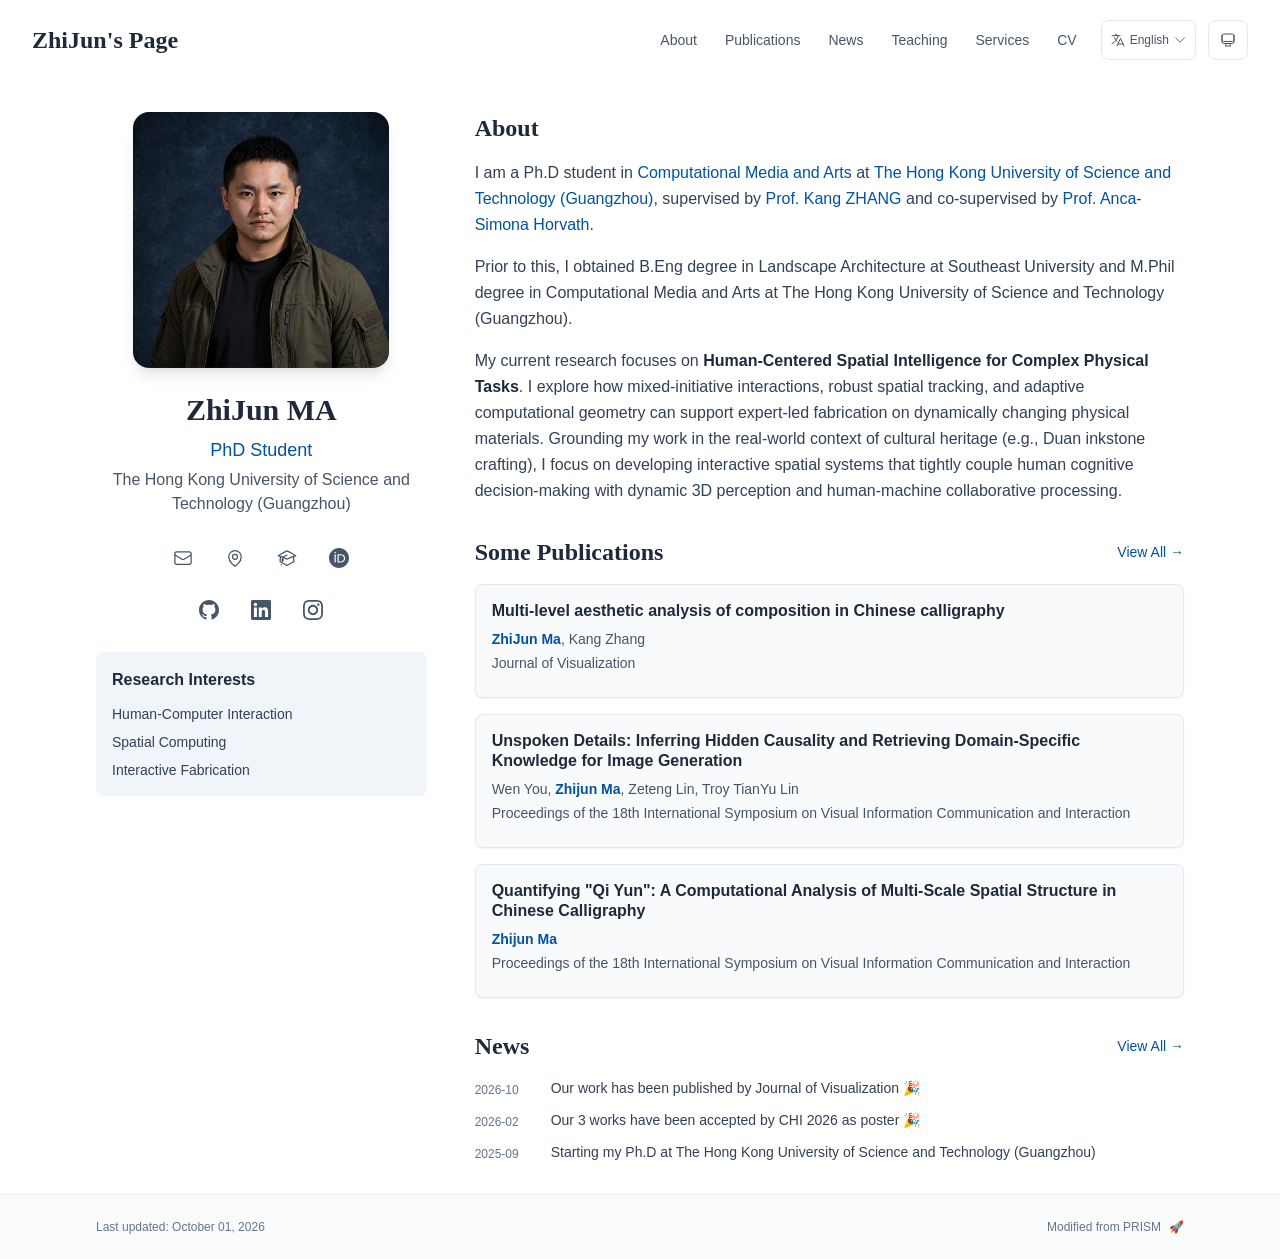
==== commit bed4eca5: "deploy: Zhijun213/Academic_Page@4248f7cabdf89e133c57b950e0658be577dc3b37" ====
--- a/index.html
+++ b/index.html
@@ -59,4 +59,4 @@
     }
   </script><title>ZhiJun&#x27;s Page</title><meta name="description" content="PhD student at The Hong Kong University of Science and Technology (Guangzhou)."/><meta name="author" content="ZhiJun MA"/><meta name="keywords" content="ZhiJun MA,PhD,Research,The Hong Kong University of Science and Technology (Guangzhou)"/><meta name="creator" content="ZhiJun MA"/><meta name="publisher" content="ZhiJun MA"/><meta property="og:title" content="ZhiJun&#x27;s Page"/><meta property="og:description" content="PhD student at The Hong Kong University of Science and Technology (Guangzhou)."/><meta property="og:site_name" content="ZhiJun MA&#x27;s Academic Website"/><meta property="og:locale" content="en_US"/><meta property="og:type" content="website"/><meta name="twitter:card" content="summary"/><meta name="twitter:title" content="ZhiJun&#x27;s Page"/><meta name="twitter:description" content="PhD student at The Hong Kong University of Science and Technology (Guangzhou)."/><link rel="icon" href="/favicon.svg"/><script>document.querySelectorAll('body link[rel="icon"], body link[rel="apple-touch-icon"]').forEach(el => document.head.appendChild(el))</script><script src="/_next/static/chunks/polyfills-42372ed130431b0a.js" noModule=""></script></head><body class="font-sans antialiased"><div style="visibility:hidden"><nav class="fixed top-0 left-0 right-0 z-50" data-headlessui-state=""><div class="transition-all duration-300 ease-out bg-transparent" style="transform:translateY(-100px)"><div class="max-w-7xl mx-auto px-4 sm:px-6 lg:px-8"><div class="flex justify-between items-center h-16 lg:h-20"><div class="flex-shrink-0" tabindex="0"><a class="text-xl lg:text-2xl font-serif font-semibold text-primary hover:text-accent transition-colors duration-200" href="/">ZhiJun&#x27;s Page</a></div><div class="hidden lg:block"><div class="ml-10 flex items-center space-x-3"><div class="relative flex items-baseline space-x-1"><a data-nav-href="/" class="relative px-3 py-2 text-sm font-medium rounded-lg transition-colors duration-150 text-primary" href="/">About</a><a data-nav-href="/publications" class="relative px-3 py-2 text-sm font-medium rounded-lg transition-colors duration-150 text-neutral-600" href="/publications/">Publications</a><a data-nav-href="/news" class="relative px-3 py-2 text-sm font-medium rounded-lg transition-colors duration-150 text-neutral-600" href="/news/">News</a><a data-nav-href="/teaching" class="relative px-3 py-2 text-sm font-medium rounded-lg transition-colors duration-150 text-neutral-600" href="/teaching/">Teaching</a><a data-nav-href="/services" class="relative px-3 py-2 text-sm font-medium rounded-lg transition-colors duration-150 text-neutral-600" href="/services/">Services</a><a data-nav-href="/cv" class="relative px-3 py-2 text-sm font-medium rounded-lg transition-colors duration-150 text-neutral-600" href="/cv/">CV</a></div><div class="flex items-center justify-center w-14 h-10 rounded-lg border border-neutral-200 dark:border-[rgba(148,163,184,0.24)] bg-background dark:bg-neutral-800"><div class="w-6 h-4 rounded bg-neutral-300 animate-pulse"></div></div><div class="flex items-center justify-center w-10 h-10 rounded-lg border border-neutral-200 dark:border-[rgba(148,163,184,0.24)] bg-background dark:bg-neutral-800"><div class="w-4 h-4 rounded-full bg-neutral-300 animate-pulse"></div></div></div></div><div class="lg:hidden flex items-center space-x-2"><div class="flex items-center justify-center w-14 h-10 rounded-lg border border-neutral-200 dark:border-[rgba(148,163,184,0.24)] bg-background dark:bg-neutral-800"><div class="w-6 h-4 rounded bg-neutral-300 animate-pulse"></div></div><div class="flex items-center justify-center w-10 h-10 rounded-lg border border-neutral-200 dark:border-[rgba(148,163,184,0.24)] bg-background dark:bg-neutral-800"><div class="w-4 h-4 rounded-full bg-neutral-300 animate-pulse"></div></div><button class="inline-flex items-center justify-center p-2 rounded-md text-neutral-600 hover:text-primary hover:bg-neutral-100 dark:hover:bg-neutral-800 focus:outline-none focus:ring-2 focus:ring-inset focus:ring-accent transition-colors duration-200" id="headlessui-disclosure-button-«R7pdb»" type="button" aria-expanded="false" data-headlessui-state=""><span class="sr-only">Open main menu</span><div><svg xmlns="http://www.w3.org/2000/svg" fill="none" viewBox="0 0 24 24" stroke-width="1.5" stroke="currentColor" aria-hidden="true" data-slot="icon" class="block h-6 w-6"><path stroke-linecap="round" stroke-linejoin="round" d="M3.75 6.75h16.5M3.75 12h16.5m-16.5 5.25h16.5"></path></svg></div></button></div></div></div></div></nav><main class="min-h-screen pt-16 lg:pt-20"><div class="max-w-6xl mx-auto px-4 sm:px-6 lg:px-8 py-8 bg-background min-h-screen"><div class="grid grid-cols-1 lg:grid-cols-3 gap-12"><div class="lg:col-span-1"><div class="sticky top-8" style="opacity:0;transform:translateY(20px)"><div class="w-40 h-40 sm:w-56 sm:h-56 md:w-64 md:h-64 mx-auto mb-6 rounded-2xl overflow-hidden shadow-lg hover:shadow-xl transition-all duration-200 hover:scale-105"><img alt="ZhiJun MA" width="256" height="256" decoding="async" data-nimg="1" class="w-full h-full object-cover object-[32%_center]" style="color:transparent" src="/aaa_L.jpg"/></div><div class="text-center mb-6"><h1 class="text-3xl font-serif font-bold text-primary mb-2">ZhiJun MA</h1><p class="text-lg text-accent font-medium mb-1">PhD Student</p><p class="text-neutral-600 mb-2">The Hong Kong University of Science and Technology (Guangzhou)</p></div><div class="flex justify-center mb-6 px-2"><div class="w-full"><div class="relative space-y-3 sm:space-y-4"><div class="flex justify-center gap-3 sm:gap-4"><div class="relative"><button class="p-2 sm:p-2 transition-colors duration-200 text-neutral-600 dark:text-neutral-400 hover:text-accent" aria-label="Email"><svg xmlns="http://www.w3.org/2000/svg" fill="none" viewBox="0 0 24 24" stroke-width="1.5" stroke="currentColor" aria-hidden="true" data-slot="icon" class="h-5 w-5"><path stroke-linecap="round" stroke-linejoin="round" d="M21.75 6.75v10.5a2.25 2.25 0 0 1-2.25 2.25h-15a2.25 2.25 0 0 1-2.25-2.25V6.75m19.5 0A2.25 2.25 0 0 0 19.5 4.5h-15a2.25 2.25 0 0 0-2.25 2.25m19.5 0v.243a2.25 2.25 0 0 1-1.07 1.916l-7.5 4.615a2.25 2.25 0 0 1-2.36 0L3.32 8.91a2.25 2.25 0 0 1-1.07-1.916V6.75"></path></svg></button></div><div class="relative"><button class="p-2 sm:p-2 transition-colors duration-200 text-neutral-600 dark:text-neutral-400 hover:text-accent" aria-label="Location"><svg xmlns="http://www.w3.org/2000/svg" fill="none" viewBox="0 0 24 24" stroke-width="1.5" stroke="currentColor" aria-hidden="true" data-slot="icon" class="h-5 w-5"><path stroke-linecap="round" stroke-linejoin="round" d="M15 10.5a3 3 0 1 1-6 0 3 3 0 0 1 6 0Z"></path><path stroke-linecap="round" stroke-linejoin="round" d="M19.5 10.5c0 7.142-7.5 11.25-7.5 11.25S4.5 17.642 4.5 10.5a7.5 7.5 0 1 1 15 0Z"></path></svg></button></div><a href="https://scholar.google.com/citations?user=3rgtbDEAAAAJ" target="_blank" rel="noopener noreferrer" class="p-2 sm:p-2 text-neutral-600 dark:text-neutral-400 hover:text-accent transition-colors duration-200" aria-label="Google Scholar"><svg xmlns="http://www.w3.org/2000/svg" fill="none" viewBox="0 0 24 24" stroke-width="1.5" stroke="currentColor" aria-hidden="true" data-slot="icon" class="h-5 w-5"><path stroke-linecap="round" stroke-linejoin="round" d="M4.26 10.147a60.438 60.438 0 0 0-.491 6.347A48.62 48.62 0 0 1 12 20.904a48.62 48.62 0 0 1 8.232-4.41 60.46 60.46 0 0 0-.491-6.347m-15.482 0a50.636 50.636 0 0 0-2.658-.813A59.906 59.906 0 0 1 12 3.493a59.903 59.903 0 0 1 10.399 5.84c-.896.248-1.783.52-2.658.814m-15.482 0A50.717 50.717 0 0 1 12 13.489a50.702 50.702 0 0 1 7.74-3.342M6.75 15a.75.75 0 1 0 0-1.5.75.75 0 0 0 0 1.5Zm0 0v-3.675A55.378 55.378 0 0 1 12 8.443m-7.007 11.55A5.981 5.981 0 0 0 6.75 15.75v-1.5"></path></svg></a><a href="https://orcid.org/0000-0002-8091-3760" target="_blank" rel="noopener noreferrer" class="p-2 sm:p-2 text-neutral-600 dark:text-neutral-400 hover:text-accent transition-colors duration-200" aria-label="ORCID"><svg viewBox="0 0 24 24" fill="currentColor" class="h-5 w-5" xmlns="http://www.w3.org/2000/svg"><path d="M12 0C5.372 0 0 5.372 0 12s5.372 12 12 12 12-5.372 12-12S18.628 0 12 0zM7.369 4.378c.525 0 .947.431.947.947s-.422.947-.947.947a.95.95 0 0 1-.947-.947c0-.525.422-.947.947-.947zm-.722 3.038h1.444v10.041H6.647V7.416zm3.562 0h3.9c3.712 0 5.344 2.653 5.344 5.025 0 2.578-2.016 5.025-5.325 5.025h-3.919V7.416zm1.444 1.303v7.444h2.297c3.272 0 4.022-2.484 4.022-3.722 0-2.016-1.284-3.722-4.097-3.722h-2.222z"></path></svg></a><a href="https://github.com/Zhijun213" target="_blank" rel="noopener noreferrer" class="p-2 sm:p-2 text-neutral-600 dark:text-neutral-400 hover:text-accent transition-colors duration-200" aria-label="GitHub"><svg viewBox="0 0 24 24" fill="currentColor" class="h-5 w-5" xmlns="http://www.w3.org/2000/svg"><path d="M12 0c-6.626 0-12 5.373-12 12 0 5.302 3.438 9.8 8.207 11.387.599.111.793-.261.793-.577v-2.234c-3.338.726-4.033-1.416-4.033-1.416-.546-1.387-1.333-1.756-1.333-1.756-1.089-.745.083-.729.083-.729 1.205.084 1.839 1.237 1.839 1.237 1.07 1.834 2.807 1.304 3.492.997.107-.775.418-1.305.762-1.604-2.665-.305-5.467-1.334-5.467-5.931 0-1.311.469-2.381 1.236-3.221-.124-.303-.535-1.524.117-3.176 0 0 1.008-.322 3.301 1.23.957-.266 1.983-.399 3.003-.404 1.02.005 2.047.138 3.006.404 2.291-1.552 3.297-1.23 3.297-1.23.653 1.653.242 2.874.118 3.176.77.84 1.235 1.911 1.235 3.221 0 4.609-2.807 5.624-5.479 5.921.43.372.823 1.102.823 2.222v 3.293c0 .319.192.694.801.576 4.765-1.589 8.199-6.086 8.199-11.386 0-6.627-5.373-12-12-12z"></path></svg></a><a href="https://www.linkedin.com/in/zhijun213" target="_blank" rel="noopener noreferrer" class="p-2 sm:p-2 text-neutral-600 dark:text-neutral-400 hover:text-accent transition-colors duration-200" aria-label="LinkedIn"><svg viewBox="0 0 24 24" fill="currentColor" class="h-5 w-5" xmlns="http://www.w3.org/2000/svg"><path d="M20.447 20.452h-3.554v-5.569c0-1.328-.027-3.037-1.852-3.037-1.853 0-2.136 1.445-2.136 2.939v5.667H9.351V9h3.414v1.561h.046c.477-.9 1.637-1.85 3.37-1.85 3.601 0 4.267 2.37 4.267 5.455v6.286zM5.337 7.433c-1.144 0-2.063-.926-2.063-2.065 0-1.138.92-2.063 2.063-2.063 1.14 0 2.064.925 2.064 2.063 0 1.139-.925 2.065-2.064 2.065zm1.782 13.019H3.555V9h3.564v11.452zM22.225 0H1.771C.792 0 0 .774 0 1.729v20.542C0 23.227.792 24 1.771 24h20.451C23.2 24 24 23.227 24 22.271V1.729C24 .774 23.2 0 22.225 0z"></path></svg></a><a href="https://www.instagram.com/mtyrosus" target="_blank" rel="noopener noreferrer" class="p-2 sm:p-2 text-neutral-600 dark:text-neutral-400 hover:text-accent transition-colors duration-200" aria-label="Instagram"><svg viewBox="0 0 24 24" fill="currentColor" class="h-5 w-5" xmlns="http://www.w3.org/2000/svg"><path d="M12 2.163c3.204 0 3.584.012 4.85.07 3.252.148 4.771 1.691 4.919 4.919.058 1.265.069 1.645.069 4.849 0 3.205-.012 3.584-.069 4.849-.149 3.225-1.664 4.771-4.919 4.919-1.266.058-1.644.07-4.85.07-3.204 0-3.584-.012-4.849-.07-3.26-.149-4.771-1.699-4.919-4.92-.058-1.265-.07-1.644-.07-4.849 0-3.204.013-3.583.07-4.849.149-3.227 1.664-4.771 4.919-4.919 1.266-.057 1.645-.069 4.849-.069zm0-2.163c-3.259 0-3.667.014-4.947.072-4.358.2-6.78 2.618-6.98 6.98-.059 1.281-.073 1.689-.073 4.948 0 3.259.014 3.668.072 4.948.2 4.358 2.618 6.78 6.98 6.98 1.281.058 1.689.072 4.948.072 3.259 0 3.668-.014 4.948-.072 4.354-.2 6.782-2.618 6.979-6.98.059-1.28.073-1.689.073-4.948 0-3.259-.014-3.667-.072-4.947-.196-4.354-2.617-6.78-6.979-6.98-1.281-.059-1.69-.073-4.949-.073zm0 5.838c-3.403 0-6.162 2.759-6.162 6.162s2.759 6.163 6.162 6.163 6.162-2.759 6.162-6.163c0-3.403-2.759-6.162-6.162-6.162zm0 10.162c-2.209 0-4-1.79-4-4 0-2.209 1.791-4 4-4s4 1.791 4 4c0 2.21-1.791 4-4 4zm6.406-11.845c-.796 0-1.441.645-1.441 1.44s.645 1.44 1.441 1.44c.795 0 1.439-.645 1.439-1.44s-.644-1.44-1.439-1.44z"></path></svg></a></div></div></div></div><div class="bg-neutral-100 dark:bg-neutral-800 rounded-lg p-4 mb-6 hover:shadow-lg transition-all duration-200 hover:scale-[1.02]"><h3 class="font-semibold text-primary mb-3">Research Interests</h3><div class="space-y-2 text-sm text-neutral-700 dark:text-neutral-500"><div>Human-Computer Interaction</div><div>Spatial Computing</div><div>Interactive Fabrication</div></div></div></div></div><div class="lg:col-span-2 space-y-8"><section id="about" class="scroll-mt-24 space-y-8"><section style="opacity:0;transform:translateY(20px)"><h2 class="text-2xl font-serif font-bold text-primary mb-4">About</h2><div class="text-neutral-700 dark:text-neutral-600 leading-relaxed"><p class="mb-4 last:mb-0">I am a Ph.D student in <strong class="font-semibold text-primary"><a href="https://cma.hkust-gz.edu.cn" node="[object Object]" target="_blank" rel="noopener noreferrer" class="text-accent font-medium transition-all duration-200 rounded hover:bg-accent/10 hover:shadow-sm">Computational Media and Arts</a></strong> at <strong class="font-semibold text-primary"><a href="https://www.hkust-gz.edu.cn/" node="[object Object]" target="_blank" rel="noopener noreferrer" class="text-accent font-medium transition-all duration-200 rounded hover:bg-accent/10 hover:shadow-sm">The Hong Kong University of Science and Technology (Guangzhou)</a></strong>, supervised by <a href="https://cma.hkust-gz.edu.cn/faculty-regular/kang-zhang/" node="[object Object]" target="_blank" rel="noopener noreferrer" class="text-accent font-medium transition-all duration-200 rounded hover:bg-accent/10 hover:shadow-sm">Prof. Kang ZHANG</a> and co-supervised by <a href="https://cma.hkust-gz.edu.cn/faculty-regular/anca-simona-horvath/" node="[object Object]" target="_blank" rel="noopener noreferrer" class="text-accent font-medium transition-all duration-200 rounded hover:bg-accent/10 hover:shadow-sm">Prof. Anca-Simona Horvath</a>.</p>
 <p class="mb-4 last:mb-0">Prior to this, I obtained B.Eng degree in Landscape Architecture at Southeast University and M.Phil degree in Computational Media and Arts at The Hong Kong University of Science and Technology (Guangzhou).</p>
-<p class="mb-4 last:mb-0">My current research focuses on  <strong class="font-semibold text-primary">Human-Centered Spatial Intelligence for Complex Physical Tasks</strong>. I explore how mixed-initiative interactions, robust spatial tracking, and adaptive computational geometry can support expert-led fabrication on dynamically changing physical materials. Grounding my work in the real-world context of cultural heritage (e.g., Duan inkstone crafting), I focus on developing interactive spatial systems that tightly couple human cognitive decision-making with dynamic 3D perception and human-machine collaborative processing.</p></div></section><section style="opacity:0;transform:translateY(20px)"><div class="flex items-center justify-between mb-4"><h2 class="text-2xl font-serif font-bold text-primary">Some Publications</h2><a class="text-accent hover:text-accent-dark text-sm font-medium transition-all duration-200 rounded hover:bg-accent/10 hover:shadow-sm" href="/publications/">View All<!-- --> →</a></div><div class="space-y-4"><div class="bg-neutral-50 dark:bg-neutral-800 p-4 rounded-lg shadow-sm border border-neutral-200 dark:border-[rgba(148,163,184,0.24)] hover:shadow-lg transition-all duration-200 hover:scale-[1.02]" style="opacity:0;transform:translateY(20px)"><h3 class="font-semibold text-primary mb-2 leading-tight">Democratizing Urban Planning through Interactive Visualization: A Formative Study and System Design</h3><p class="text-sm text-neutral-600 dark:text-neutral-500 mb-1"><span><span class="font-semibold text-accent ">Zhijun Ma</span></span></p><p class="text-sm text-neutral-600 dark:text-neutral-500 mb-2">Proceedings of the Extended Abstracts of the CHI Conference on Human Factors in Computing Systems</p></div><div class="bg-neutral-50 dark:bg-neutral-800 p-4 rounded-lg shadow-sm border border-neutral-200 dark:border-[rgba(148,163,184,0.24)] hover:shadow-lg transition-all duration-200 hover:scale-[1.02]" style="opacity:0;transform:translateY(20px)"><h3 class="font-semibold text-primary mb-2 leading-tight">Unspoken Details: Inferring Hidden Causality and Retrieving Domain-Specific Knowledge for Image Generation</h3><p class="text-sm text-neutral-600 dark:text-neutral-500 mb-1"><span><span class=" ">Wen You</span>, </span><span><span class="font-semibold text-accent ">Zhijun Ma</span>, </span><span><span class=" ">Zeteng Lin</span>, </span><span><span class=" ">Troy TianYu Lin</span></span></p><p class="text-sm text-neutral-600 dark:text-neutral-500 mb-2">Proceedings of the 18th International Symposium on Visual Information Communication and Interaction</p></div><div class="bg-neutral-50 dark:bg-neutral-800 p-4 rounded-lg shadow-sm border border-neutral-200 dark:border-[rgba(148,163,184,0.24)] hover:shadow-lg transition-all duration-200 hover:scale-[1.02]" style="opacity:0;transform:translateY(20px)"><h3 class="font-semibold text-primary mb-2 leading-tight">Quantifying &quot;Qi Yun&quot;: A Computational Analysis of Multi-Scale Spatial Structure in Chinese Calligraphy</h3><p class="text-sm text-neutral-600 dark:text-neutral-500 mb-1"><span><span class="font-semibold text-accent ">Zhijun Ma</span></span></p><p class="text-sm text-neutral-600 dark:text-neutral-500 mb-2">Proceedings of the 18th International Symposium on Visual Information Communication and Interaction</p></div></div></section><section style="opacity:0;transform:translateY(20px)"><div class="flex items-center justify-between mb-4"><h2 class="text-2xl font-serif font-bold text-primary">News</h2><a class="text-accent hover:text-accent-dark text-sm font-medium transition-all duration-200 rounded hover:bg-accent/10 hover:shadow-sm" href="/news/">View All<!-- --> →</a></div><div class="space-y-3"><div class="flex items-start space-x-3"><span class="text-xs text-neutral-500 mt-1 w-16 flex-shrink-0">2026-02</span><p class="text-sm text-neutral-700">Our 3 works has been accepted by CHI 2026 as poster 🎉</p></div><div class="flex items-start space-x-3"><span class="text-xs text-neutral-500 mt-1 w-16 flex-shrink-0">2025-09</span><p class="text-sm text-neutral-700">Starting my Ph.D at The Hong Kong University of Science and Technology (Guangzhou)</p></div><div class="flex items-start space-x-3"><span class="text-xs text-neutral-500 mt-1 w-16 flex-shrink-0">2025-08</span><p class="text-sm text-neutral-700">Our 3 works has been accepted by VINCI 2025, one as full paper 🎉</p></div></div></section></section></div></div></div><!--$--><!--/$--><!--$--><!--/$--></main><footer class="border-t border-neutral-200/50 bg-neutral-50/50 dark:bg-neutral-900/50 dark:border-neutral-700/50"><div class="max-w-6xl mx-auto px-4 sm:px-6 lg:px-8 py-6"><div class="flex flex-col sm:flex-row justify-between items-center gap-2"><p class="text-xs text-neutral-500">Last updated<!-- -->: <!-- -->August 01, 2026</p><p class="text-xs text-neutral-500 flex items-center"><a href="https://github.com/xyjoey/PRISM" target="_blank" rel="noopener noreferrer">Modified from PRISM</a><span class="ml-2">🚀</span></p></div></div></footer></div><script src="/_next/static/chunks/webpack-679b75d1c4c2027c.js" async=""></script><script>(self.__next_f=self.__next_f||[]).push([0])</script><script>self.__next_f.push([1,"1:\"$Sreact.fragment\"\n3:I[3719,[\"985\",\"static/chunks/985-3e1382af6bf4951a.js\",\"291\",\"static/chunks/291-e39730cc9327e39b.js\",\"177\",\"static/chunks/app/layout-5eb190a9ce68a3cc.js\"],\"ThemeProvider\"]\n4:I[310,[\"985\",\"static/chunks/985-3e1382af6bf4951a.js\",\"291\",\"static/chunks/291-e39730cc9327e39b.js\",\"177\",\"static/chunks/app/layout-5eb190a9ce68a3cc.js\"],\"LocaleProvider\"]\n5:I[4574,[\"985\",\"static/chunks/985-3e1382af6bf4951a.js\",\"291\",\"static/chunks/291-e39730cc9327e39b.js\",\"177\",\"static/chunks/app/layout-5eb190a9ce68a3cc.js\"],\"default\"]\n6:I[7555,[],\"\"]\n7:I[1295,[],\"\"]\n8:I[2548,[\"985\",\"static/chunks/985-3e1382af6bf4951a.js\",\"291\",\"static/chunks/291-e39730cc9327e39b.js\",\"177\",\"static/chunks/app/layout-5eb190a9ce68a3cc.js\"],\"default\"]\n9:I[7215,[\"985\",\"static/chunks/985-3e1382af6bf4951a.js\",\"178\",\"static/chunks/178-595a94b9af1e67b5.js\",\"900\",\"static/chunks/900-1e90e9ba6e478812.js\",\"974\",\"static/chunks/app/page-942c8e7821b0ce95.js\"],\"default\"]\n17:I[9665,[],\"MetadataBoundary\"]\n19:I[9665,[],\"OutletBoundary\"]\n1c:I[4911,[],\"AsyncMetadataOutlet\"]\n1e:I[9665,[],\"ViewportBoundary\"]\n20:I[6614,[],\"\"]\n:HL[\"/_next/static/css/a02adbc703276df4.css\",\"style\"]\n2:T591,\n    try {\n      const cfg = {\"enabled\":true,\"locales\":[\"zh\",\"en\"],\"defaultLocale\":\"en\",\"mode\":\"fixed\",\"fixedLocale\":\"en\",\"persist\":true,\"switcher\":true,\"labels\":{\"zh\":\"中文\",\"en\":\"English\"}};\n      const storageKey = 'locale-storage';\n      const normalize = (value) =\u003e typeof value === 'string' ? value.trim().replace('_', '-').toLowerCase() : '';\n      const matchLocale = (candidate) =\u003e {\n        const normalized = normalize(candidate);\n        if (!normalized) return null;\n        if (cfg.locales.includes(normalized)) return normalized;\n        const language = normalized.split('-')[0];\n        if (cfg.locales.includes(language)) return language;\n        return null;\n      };\n\n      let resolved = null;\n\n      if (cfg.persist) {\n        resolved = matchLocale(localStorage.getItem(storageKey));\n      }\n\n      if (!resolved) {\n        if (cfg.mode === 'fixed') {\n          resolv"])</script><script>self.__next_f.push([1,"ed = cfg.fixedLocale;\n        } else {\n          resolved = matchLocale(navigator.language);\n        }\n      }\n\n      if (!resolved) {\n        resolved = cfg.defaultLocale;\n      }\n\n      const root = document.documentElement;\n      root.lang = resolved;\n      root.setAttribute('data-locale', resolved);\n\n      if (cfg.persist) {\n        localStorage.setItem(storageKey, resolved);\n      }\n    } catch (e) {\n      const root = document.documentElement;\n      root.lang = 'en';\n      root.setAttribute('data-locale', 'en');\n    }\n  a:T49c,Urban planning processes often struggle to achieve meaningful public participation due to technical complexity and communication barriers between professional planners and the general public. Through a formative study with urban planning professionals and community stakeholders, we identified key challenges in participatory urban planning and derived design requirements for an interactive system. Based on these insights, we developed an interactive visualization system that enables non-expert users to engage with urban planning concepts through real-time 3D visualization and intuitive parameter controls. Our preliminary user feedback from participants suggests that interactive visualization can help reduce technical barriers and enhance public understanding of planning decisions. This work contributes to participatory urban planning research by demonstrating how interactive systems can support democratic planning processes. Our ongoing work focuses on developing quantitative analysis tools, integrating professional planning features, and conducting comprehensive evaluation studies to further validate the system’s effectiveness in real-world planning scenarios.b:T705,@inproceedings{ma2025democratizing,\n  author = {Ma, Zhijun},\n  title = {Democratizing Urban Planning through Interactive Visualization: A Formative Study and System Design},\n  year = {2025},\n  isbn = {9798400713958},\n  publisher = {Association for Computing Machinery},\n  address = {New York, NY, USA},\n  url = {https://do"])</script><script>self.__next_f.push([1,"i.org/10.1145/3706599.3719937},\n  doi = {10.1145/3706599.3719937},\n  abstract = {Urban planning processes often struggle to achieve meaningful public participation due to technical complexity and communication barriers between professional planners and the general public. Through a formative study with urban planning professionals and community stakeholders, we identified key challenges in participatory urban planning and derived design requirements for an interactive system. Based on these insights, we developed an interactive visualization system that enables non-expert users to engage with urban planning concepts through real-time 3D visualization and intuitive parameter controls. Our preliminary user feedback from participants suggests that interactive visualization can help reduce technical barriers and enhance public understanding of planning decisions. This work contributes to participatory urban planning research by demonstrating how interactive systems can support democratic planning processes. Our ongoing work focuses on developing quantitative analysis tools, integrating professional planning features, and conducting comprehensive evaluation studies to further validate the system’s effectiveness in real-world planning scenarios.},\n  booktitle = {Proceedings of the Extended Abstracts of the CHI Conference on Human Factors in Computing Systems},\n  articleno = {173},\n  numpages = {6},\n  location = {Yokohama, Japan},\n  series = {CHI EA '25}\n}c:T5d1,Text-to-image (T2I) generation has advanced significantly in recent years, yet current models often struggle with prompts that imply causal sequences or require knowledge of culturally grounded entities. This limitation stems from a fundamental \"semantic gap\" between a user’s rich intent and the model’s statistical interpretation of text. To address these limitations, we propose a causality-aware multimodal framework that integrates large language models (LLMs), visual-language verification, and domain-specific image retrieval within an iterative, self-cor"])</script><script>self.__next_f.push([1,"recting pipeline. The system first decomposes prompts into structured representations of causal chains and named entities. It then retrieves aligned visual references from a multimodal knowledge base to ground these abstract concepts. These components are fused into an enriched multimodal prompt for a frozen-backbone diffusion model. A verification module, powered by a Vision-Language Model (VLM), evaluates the causal and semantic consistency of the generated output, triggering a refinement loop when necessary. This closed-loop design enables more coherent, grounded, and context-sensitive image synthesis, particularly in complex or culturally nuanced scenarios. Our approach expands the expressive capacity of T2I systems by explicitly modeling and integrating the unspoken details of physical logic and domain knowledge, thereby bridging the semantic gap and producing images that are more faithful to user intent.d:T86d,"])</script><script>self.__next_f.push([1,"@inproceedings{you2025unspoken,\n  author = {You, Wen and Ma, Zhijun and Lin, Zeteng and Lin, Troy TianYu},\n  title = {Unspoken Details: Inferring Hidden Causality and Retrieving Domain-Specific Knowledge for Image Generation},\n  year = {2025},\n  isbn = {9798400718458},\n  publisher = {Association for Computing Machinery},\n  address = {New York, NY, USA},\n  url = {https://doi.org/10.1145/3769534.3769595},\n  doi = {10.1145/3769534.3769595},\n  abstract = {Text-to-image (T2I) generation has advanced significantly in recent years, yet current models often struggle with prompts that imply causal sequences or require knowledge of culturally grounded entities. This limitation stems from a fundamental \"semantic gap\" between a user’s rich intent and the model’s statistical interpretation of text. To address these limitations, we propose a causality-aware multimodal framework that integrates large language models (LLMs), visual-language verification, and domain-specific image retrieval within an iterative, self-correcting pipeline. The system first decomposes prompts into structured representations of causal chains and named entities. It then retrieves aligned visual references from a multimodal knowledge base to ground these abstract concepts. These components are fused into an enriched multimodal prompt for a frozen-backbone diffusion model. A verification module, powered by a Vision-Language Model (VLM), evaluates the causal and semantic consistency of the generated output, triggering a refinement loop when necessary. This closed-loop design enables more coherent, grounded, and context-sensitive image synthesis, particularly in complex or culturally nuanced scenarios. Our approach expands the expressive capacity of T2I systems by explicitly modeling and integrating the unspoken details of physical logic and domain knowledge, thereby bridging the semantic gap and producing images that are more faithful to user intent.},\n  booktitle = {Proceedings of the 18th International Symposium on Visual Information Communication and Interaction},\n  articleno = {36},\n  numpages = {5},\n  location = {Linz, Austria},\n  series = {VINCI '25}\n}"])</script><script>self.__next_f.push([1,"e:T5ce,Chinese calligraphy, a cornerstone of East Asian cultural heritage, is aesthetically governed by \"Qi Yun\"(气韵), or \"spirit resonance,\" a concept deeply tied to the work’s spatial composition and vitality. Traditional analysis of \"Qi Yun\" relies on subjective interpretation, hindering objective evaluation and digital preservation. This study bridges this gap by introducing a computational framework to quantify \"Qi Yun\" through the analysis of multi-scale spatial features. We focus on the holistic structure of calligraphic works by extracting a comprehensive set of metrics that correspond to classical aesthetic principles. These include brightness distribution (reflecting \"void and substance\"), boundary point distribution (capturing spatial texture), white space structure via Voronoi diagrams and space syntax (analyzing \"Bu Bai\" or negative space), and columnar analysis (quantifying vertical rhythm). We forgo granular stroke-level analysis to concentrate on the overall composition, or \"Zhang Fa\"(章法). The efficacy of this approach is substantiated through a comparative case study of different versions of Mi Fu’s \"Sui Feng Tie\"(岁丰帖), demonstrating the method’s ability to quantify subtle stylistic variations in spatial layout. By creating a dialogue between ancient aesthetics and modern data science, this research offers a new, objective tool for calligraphic analysis and contributes to the digital preservation of this intangible cultural heritage.f:T836,"])</script><script>self.__next_f.push([1,"@inproceedings{ma2025quantifying,\n  author = {Ma, Zhijun},\n  title = {Quantifying \"Qi Yun\": A Computational Analysis of Multi-Scale Spatial Structure in Chinese Calligraphy},\n  year = {2025},\n  isbn = {9798400718458},\n  publisher = {Association for Computing Machinery},\n  address = {New York, NY, USA},\n  url = {https://doi.org/10.1145/3769534.3769574},\n  doi = {10.1145/3769534.3769574},\n  abstract = {Chinese calligraphy, a cornerstone of East Asian cultural heritage, is aesthetically governed by \"Qi Yun\"(气韵), or \"spirit resonance,\" a concept deeply tied to the work’s spatial composition and vitality. Traditional analysis of \"Qi Yun\" relies on subjective interpretation, hindering objective evaluation and digital preservation. This study bridges this gap by introducing a computational framework to quantify \"Qi Yun\" through the analysis of multi-scale spatial features. We focus on the holistic structure of calligraphic works by extracting a comprehensive set of metrics that correspond to classical aesthetic principles. These include brightness distribution (reflecting \"void and substance\"), boundary point distribution (capturing spatial texture), white space structure via Voronoi diagrams and space syntax (analyzing \"Bu Bai\" or negative space), and columnar analysis (quantifying vertical rhythm). We forgo granular stroke-level analysis to concentrate on the overall composition, or \"Zhang Fa\"(章法). The efficacy of this approach is substantiated through a comparative case study of different versions of Mi Fu’s \"Sui Feng Tie\"(岁丰帖), demonstrating the method’s ability to quantify subtle stylistic variations in spatial layout. By creating a dialogue between ancient aesthetics and modern data science, this research offers a new, objective tool for calligraphic analysis and contributes to the digital preservation of this intangible cultural heritage.},\n  booktitle = {Proceedings of the 18th International Symposium on Visual Information Communication and Interaction},\n  articleno = {59},\n  numpages = {8},\n  location = {Linz, Austria},\n  series = {VINCI '25}\n}"])</script><script>self.__next_f.push([1,"10:T487,I am a Ph.D student in **[Computational Media and Arts](https://cma.hkust-gz.edu.cn)** at **[The Hong Kong University of Science and Technology (Guangzhou)](https://www.hkust-gz.edu.cn/)**, supervised by [Prof. Kang ZHANG](https://cma.hkust-gz.edu.cn/faculty-regular/kang-zhang/) and co-supervised by [Prof. Anca-Simona Horvath](https://cma.hkust-gz.edu.cn/faculty-regular/anca-simona-horvath/).\n\nPrior to this, I obtained B.Eng degree in Landscape Architecture at Southeast University and M.Phil degree in Computational Media and Arts at The Hong Kong University of Science and Technology (Guangzhou).\n\nMy current research focuses on  **Human-Centered Spatial Intelligence for Complex Physical Tasks**. I explore how mixed-initiative interactions, robust spatial tracking, and adaptive computational geometry can support expert-led fabrication on dynamically changing physical materials. Grounding my work in the real-world context of cultural heritage (e.g., Duan inkstone crafting), I focus on developing interactive spatial systems that tightly couple human cognitive decision-making with dynamic 3D perception and human-machine collaborative processing.\n11:T49c,Urban planning processes often struggle to achieve meaningful public participation due to technical complexity and communication barriers between professional planners and the general public. Through a formative study with urban planning professionals and community stakeholders, we identified key challenges in participatory urban planning and derived design requirements for an interactive system. Based on these insights, we developed an interactive visualization system that enables non-expert users to engage with urban planning concepts through real-time 3D visualization and intuitive parameter controls. Our preliminary user feedback from participants suggests that interactive visualization can help reduce technical barriers and enhance public understanding of planning decisions. This work contributes to participatory urban planning research by demonstrating ho"])</script><script>self.__next_f.push([1,"w interactive systems can support democratic planning processes. Our ongoing work focuses on developing quantitative analysis tools, integrating professional planning features, and conducting comprehensive evaluation studies to further validate the system’s effectiveness in real-world planning scenarios.12:T705,@inproceedings{ma2025democratizing,\n  author = {Ma, Zhijun},\n  title = {Democratizing Urban Planning through Interactive Visualization: A Formative Study and System Design},\n  year = {2025},\n  isbn = {9798400713958},\n  publisher = {Association for Computing Machinery},\n  address = {New York, NY, USA},\n  url = {https://doi.org/10.1145/3706599.3719937},\n  doi = {10.1145/3706599.3719937},\n  abstract = {Urban planning processes often struggle to achieve meaningful public participation due to technical complexity and communication barriers between professional planners and the general public. Through a formative study with urban planning professionals and community stakeholders, we identified key challenges in participatory urban planning and derived design requirements for an interactive system. Based on these insights, we developed an interactive visualization system that enables non-expert users to engage with urban planning concepts through real-time 3D visualization and intuitive parameter controls. Our preliminary user feedback from participants suggests that interactive visualization can help reduce technical barriers and enhance public understanding of planning decisions. This work contributes to participatory urban planning research by demonstrating how interactive systems can support democratic planning processes. Our ongoing work focuses on developing quantitative analysis tools, integrating professional planning features, and conducting comprehensive evaluation studies to further validate the system’s effectiveness in real-world planning scenarios.},\n  booktitle = {Proceedings of the Extended Abstracts of the CHI Conference on Human Factors in Computing Systems},\n  articleno = {173},\n  numpages "])</script><script>self.__next_f.push([1,"= {6},\n  location = {Yokohama, Japan},\n  series = {CHI EA '25}\n}13:T5d1,Text-to-image (T2I) generation has advanced significantly in recent years, yet current models often struggle with prompts that imply causal sequences or require knowledge of culturally grounded entities. This limitation stems from a fundamental \"semantic gap\" between a user’s rich intent and the model’s statistical interpretation of text. To address these limitations, we propose a causality-aware multimodal framework that integrates large language models (LLMs), visual-language verification, and domain-specific image retrieval within an iterative, self-correcting pipeline. The system first decomposes prompts into structured representations of causal chains and named entities. It then retrieves aligned visual references from a multimodal knowledge base to ground these abstract concepts. These components are fused into an enriched multimodal prompt for a frozen-backbone diffusion model. A verification module, powered by a Vision-Language Model (VLM), evaluates the causal and semantic consistency of the generated output, triggering a refinement loop when necessary. This closed-loop design enables more coherent, grounded, and context-sensitive image synthesis, particularly in complex or culturally nuanced scenarios. Our approach expands the expressive capacity of T2I systems by explicitly modeling and integrating the unspoken details of physical logic and domain knowledge, thereby bridging the semantic gap and producing images that are more faithful to user intent.14:T86d,"])</script><script>self.__next_f.push([1,"@inproceedings{you2025unspoken,\n  author = {You, Wen and Ma, Zhijun and Lin, Zeteng and Lin, Troy TianYu},\n  title = {Unspoken Details: Inferring Hidden Causality and Retrieving Domain-Specific Knowledge for Image Generation},\n  year = {2025},\n  isbn = {9798400718458},\n  publisher = {Association for Computing Machinery},\n  address = {New York, NY, USA},\n  url = {https://doi.org/10.1145/3769534.3769595},\n  doi = {10.1145/3769534.3769595},\n  abstract = {Text-to-image (T2I) generation has advanced significantly in recent years, yet current models often struggle with prompts that imply causal sequences or require knowledge of culturally grounded entities. This limitation stems from a fundamental \"semantic gap\" between a user’s rich intent and the model’s statistical interpretation of text. To address these limitations, we propose a causality-aware multimodal framework that integrates large language models (LLMs), visual-language verification, and domain-specific image retrieval within an iterative, self-correcting pipeline. The system first decomposes prompts into structured representations of causal chains and named entities. It then retrieves aligned visual references from a multimodal knowledge base to ground these abstract concepts. These components are fused into an enriched multimodal prompt for a frozen-backbone diffusion model. A verification module, powered by a Vision-Language Model (VLM), evaluates the causal and semantic consistency of the generated output, triggering a refinement loop when necessary. This closed-loop design enables more coherent, grounded, and context-sensitive image synthesis, particularly in complex or culturally nuanced scenarios. Our approach expands the expressive capacity of T2I systems by explicitly modeling and integrating the unspoken details of physical logic and domain knowledge, thereby bridging the semantic gap and producing images that are more faithful to user intent.},\n  booktitle = {Proceedings of the 18th International Symposium on Visual Information Communication and Interaction},\n  articleno = {36},\n  numpages = {5},\n  location = {Linz, Austria},\n  series = {VINCI '25}\n}"])</script><script>self.__next_f.push([1,"15:T5ce,Chinese calligraphy, a cornerstone of East Asian cultural heritage, is aesthetically governed by \"Qi Yun\"(气韵), or \"spirit resonance,\" a concept deeply tied to the work’s spatial composition and vitality. Traditional analysis of \"Qi Yun\" relies on subjective interpretation, hindering objective evaluation and digital preservation. This study bridges this gap by introducing a computational framework to quantify \"Qi Yun\" through the analysis of multi-scale spatial features. We focus on the holistic structure of calligraphic works by extracting a comprehensive set of metrics that correspond to classical aesthetic principles. These include brightness distribution (reflecting \"void and substance\"), boundary point distribution (capturing spatial texture), white space structure via Voronoi diagrams and space syntax (analyzing \"Bu Bai\" or negative space), and columnar analysis (quantifying vertical rhythm). We forgo granular stroke-level analysis to concentrate on the overall composition, or \"Zhang Fa\"(章法). The efficacy of this approach is substantiated through a comparative case study of different versions of Mi Fu’s \"Sui Feng Tie\"(岁丰帖), demonstrating the method’s ability to quantify subtle stylistic variations in spatial layout. By creating a dialogue between ancient aesthetics and modern data science, this research offers a new, objective tool for calligraphic analysis and contributes to the digital preservation of this intangible cultural heritage.16:T836,"])</script><script>self.__next_f.push([1,"@inproceedings{ma2025quantifying,\n  author = {Ma, Zhijun},\n  title = {Quantifying \"Qi Yun\": A Computational Analysis of Multi-Scale Spatial Structure in Chinese Calligraphy},\n  year = {2025},\n  isbn = {9798400718458},\n  publisher = {Association for Computing Machinery},\n  address = {New York, NY, USA},\n  url = {https://doi.org/10.1145/3769534.3769574},\n  doi = {10.1145/3769534.3769574},\n  abstract = {Chinese calligraphy, a cornerstone of East Asian cultural heritage, is aesthetically governed by \"Qi Yun\"(气韵), or \"spirit resonance,\" a concept deeply tied to the work’s spatial composition and vitality. Traditional analysis of \"Qi Yun\" relies on subjective interpretation, hindering objective evaluation and digital preservation. This study bridges this gap by introducing a computational framework to quantify \"Qi Yun\" through the analysis of multi-scale spatial features. We focus on the holistic structure of calligraphic works by extracting a comprehensive set of metrics that correspond to classical aesthetic principles. These include brightness distribution (reflecting \"void and substance\"), boundary point distribution (capturing spatial texture), white space structure via Voronoi diagrams and space syntax (analyzing \"Bu Bai\" or negative space), and columnar analysis (quantifying vertical rhythm). We forgo granular stroke-level analysis to concentrate on the overall composition, or \"Zhang Fa\"(章法). The efficacy of this approach is substantiated through a comparative case study of different versions of Mi Fu’s \"Sui Feng Tie\"(岁丰帖), demonstrating the method’s ability to quantify subtle stylistic variations in spatial layout. By creating a dialogue between ancient aesthetics and modern data science, this research offers a new, objective tool for calligraphic analysis and contributes to the digital preservation of this intangible cultural heritage.},\n  booktitle = {Proceedings of the 18th International Symposium on Visual Information Communication and Interaction},\n  articleno = {59},\n  numpages = {8},\n  location = {Linz, Austria},\n  series = {VINCI '25}\n}"])</script><script>self.__next_f.push([1,"0:{\"P\":null,\"b\":\"lVCpw-6TGjAIMaBkeGmxv\",\"p\":\"\",\"c\":[\"\",\"\"],\"i\":false,\"f\":[[[\"\",{\"children\":[\"__PAGE__\",{}]},\"$undefined\",\"$undefined\",true],[\"\",[\"$\",\"$1\",\"c\",{\"children\":[[[\"$\",\"link\",\"0\",{\"rel\":\"stylesheet\",\"href\":\"/_next/static/css/a02adbc703276df4.css\",\"precedence\":\"next\",\"crossOrigin\":\"$undefined\",\"nonce\":\"$undefined\"}]],[\"$\",\"html\",null,{\"lang\":\"en\",\"className\":\"scroll-smooth\",\"suppressHydrationWarning\":true,\"children\":[[\"$\",\"head\",null,{\"children\":[[\"$\",\"link\",null,{\"rel\":\"icon\",\"href\":\"/favicon.svg\",\"type\":\"image/svg+xml\"}],[\"$\",\"link\",null,{\"rel\":\"dns-prefetch\",\"href\":\"https://jialeliu.com\"}],[\"$\",\"link\",null,{\"rel\":\"preconnect\",\"href\":\"https://jialeliu.com\",\"crossOrigin\":\"\"}],[\"$\",\"link\",null,{\"rel\":\"preload\",\"as\":\"font\",\"type\":\"font/woff2\",\"href\":\"https://jialeliu.com/fonts/georgiab.woff2\",\"crossOrigin\":\"\"}],[\"$\",\"script\",null,{\"dangerouslySetInnerHTML\":{\"__html\":\"\\n              try {\\n                const theme = localStorage.getItem('theme-storage');\\n                const parsed = theme ? JSON.parse(theme) : null;\\n                const setting = parsed?.state?.theme || 'system';\\n                const prefersDark = typeof window !== 'undefined' \u0026\u0026 window.matchMedia \u0026\u0026 window.matchMedia('(prefers-color-scheme: dark)').matches;\\n                const effective = setting === 'dark' ? 'dark' : (setting === 'light' ? 'light' : (prefersDark ? 'dark' : 'light'));\\n                var root = document.documentElement;\\n                root.classList.add(effective);\\n                root.setAttribute('data-theme', effective);\\n              } catch (e) {\\n                var root = document.documentElement;\\n                root.classList.add('light');\\n                root.setAttribute('data-theme', 'light');\\n              }\\n            \"}}],[\"$\",\"script\",null,{\"dangerouslySetInnerHTML\":{\"__html\":\"$2\"}}]]}],[\"$\",\"body\",null,{\"className\":\"font-sans antialiased\",\"children\":[\"$\",\"$L3\",null,{\"children\":[\"$\",\"$L4\",null,{\"config\":{\"enabled\":true,\"locales\":[\"zh\",\"en\"],\"defaultLocale\":\"en\",\"mode\":\"fixed\",\"fixedLocale\":\"en\",\"persist\":true,\"switcher\":true,\"labels\":{\"zh\":\"中文\",\"en\":\"English\"}},\"children\":[[\"$\",\"$L5\",null,{\"items\":[{\"title\":\"About\",\"type\":\"page\",\"target\":\"about\",\"href\":\"/\"},{\"title\":\"Publications\",\"type\":\"page\",\"target\":\"publications\",\"href\":\"/publications\"},{\"title\":\"News\",\"type\":\"page\",\"target\":\"news\",\"href\":\"/news\"},{\"title\":\"Teaching\",\"type\":\"page\",\"target\":\"teaching\",\"href\":\"/teaching\"},{\"title\":\"Services\",\"type\":\"page\",\"target\":\"services\",\"href\":\"/services\"},{\"title\":\"CV\",\"type\":\"page\",\"target\":\"cv\",\"href\":\"/cv\"}],\"siteTitle\":\"ZhiJun's Page\",\"enableOnePageMode\":false,\"i18n\":\"$0:f:0:1:1:props:children:1:props:children:1:props:children:props:children:props:config\",\"itemsByLocale\":{\"zh\":[{\"title\":\"关于我\",\"type\":\"page\",\"target\":\"about\",\"href\":\"/\"},{\"title\":\"论文\",\"type\":\"page\",\"target\":\"publications\",\"href\":\"/publications\"},{\"title\":\"动态\",\"type\":\"page\",\"target\":\"news\",\"href\":\"/news\"},{\"title\":\"教学\",\"type\":\"page\",\"target\":\"teaching\",\"href\":\"/teaching\"},{\"title\":\"服务\",\"type\":\"page\",\"target\":\"services\",\"href\":\"/services\"},{\"title\":\"简历\",\"type\":\"page\",\"target\":\"cv\",\"href\":\"/cv\"}],\"en\":[{\"title\":\"About\",\"type\":\"page\",\"target\":\"about\",\"href\":\"/\"},{\"title\":\"Publications\",\"type\":\"page\",\"target\":\"publications\",\"href\":\"/publications\"},{\"title\":\"News\",\"type\":\"page\",\"target\":\"news\",\"href\":\"/news\"},{\"title\":\"Teaching\",\"type\":\"page\",\"target\":\"teaching\",\"href\":\"/teaching\"},{\"title\":\"Services\",\"type\":\"page\",\"target\":\"services\",\"href\":\"/services\"},{\"title\":\"CV\",\"type\":\"page\",\"target\":\"cv\",\"href\":\"/cv\"}]},\"siteTitleByLocale\":{\"zh\":\"Zhijun's Page\",\"en\":\"ZhiJun's Page\"}}],[\"$\",\"main\",null,{\"className\":\"min-h-screen pt-16 lg:pt-20\",\"children\":[\"$\",\"$L6\",null,{\"parallelRouterKey\":\"children\",\"error\":\"$undefined\",\"errorStyles\":\"$undefined\",\"errorScripts\":\"$undefined\",\"template\":[\"$\",\"$L7\",null,{}],\"templateStyles\":\"$undefined\",\"templateScripts\":\"$undefined\",\"notFound\":[[[\"$\",\"title\",null,{\"children\":\"404: This page could not be found.\"}],[\"$\",\"div\",null,{\"style\":{\"fontFamily\":\"system-ui,\\\"Segoe UI\\\",Roboto,Helvetica,Arial,sans-serif,\\\"Apple Color Emoji\\\",\\\"Segoe UI Emoji\\\"\",\"height\":\"100vh\",\"textAlign\":\"center\",\"display\":\"flex\",\"flexDirection\":\"column\",\"alignItems\":\"center\",\"justifyContent\":\"center\"},\"children\":[\"$\",\"div\",null,{\"children\":[[\"$\",\"style\",null,{\"dangerouslySetInnerHTML\":{\"__html\":\"body{color:#000;background:#fff;margin:0}.next-error-h1{border-right:1px solid rgba(0,0,0,.3)}@media (prefers-color-scheme:dark){body{color:#fff;background:#000}.next-error-h1{border-right:1px solid rgba(255,255,255,.3)}}\"}}],[\"$\",\"h1\",null,{\"className\":\"next-error-h1\",\"style\":{\"display\":\"inline-block\",\"margin\":\"0 20px 0 0\",\"padding\":\"0 23px 0 0\",\"fontSize\":24,\"fontWeight\":500,\"verticalAlign\":\"top\",\"lineHeight\":\"49px\"},\"children\":404}],[\"$\",\"div\",null,{\"style\":{\"display\":\"inline-block\"},\"children\":[\"$\",\"h2\",null,{\"style\":{\"fontSize\":14,\"fontWeight\":400,\"lineHeight\":\"49px\",\"margin\":0},\"children\":\"This page could not be found.\"}]}]]}]}]],[]],\"forbidden\":\"$undefined\",\"unauthorized\":\"$undefined\"}]}],[\"$\",\"$L8\",null,{\"lastUpdated\":\"August 01, 2026\",\"lastUpdatedByLocale\":{\"zh\":\"2026年8月1日\",\"en\":\"August 01, 2026\"},\"defaultLocale\":\"en\"}]]}]}]}]]}]]}],{\"children\":[\"__PAGE__\",[\"$\",\"$1\",\"c\",{\"children\":[[\"$\",\"$L9\",null,{\"dataByLocale\":{\"zh\":{\"author\":{\"name\":\"马志骏\",\"title\":\"博士生\",\"institution\":\"香港科技大学（广州）\",\"avatar\":\"/aaa_L.jpg\",\"avatar_hover\":\"/hov.jpg\"},\"social\":{\"email\":[\"zhijunma@acm.org\",\"zma361@connect.hkust-gz.edu.cn\"],\"location\":\"广州，中国\",\"location_url\":\"https://www.bing.com/maps/search?style=r\u0026q=22.888977%2C113.484403\u0026cp=22.887637%7E113.495478\u0026lvl=15.1\",\"location_details\":[\"香港科大（广州），笃学路1号，\",\"南沙区，广州，中国\"],\"google_scholar\":\"https://scholar.google.com/citations?user=3rgtbDEAAAAJ\",\"orcid\":\"https://orcid.org/0000-0002-8091-3760\",\"github\":\"https://github.com/Zhijun213\",\"linkedin\":\"https://www.linkedin.com/in/zhijun213\",\"instagram\":\"https://www.instagram.com/mtyrosus\"},\"features\":{\"enable_likes\":false,\"enable_one_page_mode\":false},\"enableOnePageMode\":false,\"researchInterests\":[\"人机交互\",\"空间计算\",\"交互式制造\"],\"pagesToShow\":[{\"type\":\"about\",\"id\":\"about\",\"sections\":[{\"id\":\"about\",\"type\":\"markdown\",\"source\":\"bio.md\",\"title\":\"关于我\",\"content\":\"我是[香港科技大学 (广州)](https://www.hkust-gz.edu.cn) [计算媒体与艺术](https://cma.hkust-gz.edu.cn)专业的博士生，导师为[张康教授](https://cma.hkust-gz.edu.cn/faculty-regular/kang-zhang/)，联合导师为[Anca-Simona Horvath 教授](https://cma.hkust-gz.edu.cn/faculty-regular/anca-simona-horvath/)。\\n\\n在此之前，我在东南大学获得风景园林工学学士学位，在香港科技大学 (广州) 获得计算媒体与艺术研究型硕士学位。\\n\\n我目前的研究聚焦于**面向复杂物理任务的人本空间智能**。我致力于探索如何利用混合主动交互、稳健的空间追踪以及自适应计算几何，来支持在动态变化的物理材料上由专家主导的加工制造。我将研究扎根于文化遗产（如端砚工艺）的真实应用语境中，专注于开发交互式空间系统，将人类的认知决策与动态三维感知及人机协作加工紧密结合。\\n\"},{\"id\":\"featured_publications\",\"type\":\"publications\",\"title\":\"一些论文\",\"filter\":\"selected\",\"limit\":3,\"publications\":[{\"id\":\"ma2025democratizing\",\"title\":\"Democratizing Urban Planning through Interactive Visualization: A Formative Study and System Design\",\"authors\":[{\"name\":\"Zhijun Ma\",\"isHighlighted\":true,\"isCorresponding\":false,\"isCoAuthor\":false}],\"year\":2025,\"type\":\"conference\",\"status\":\"published\",\"tags\":[\"Urban planning\",\"Generative design\",\"Participatory design\"],\"keywords\":\"$0:f:0:1:2:children:1:props:children:0:props:dataByLocale:zh:pagesToShow:0:sections:1:publications:0:tags\",\"researchArea\":\"machine-learning\",\"journal\":\"\",\"conference\":\"Proceedings of the Extended Abstracts of the CHI Conference on Human Factors in Computing Systems\",\"doi\":\"10.1145/3706599.3719937\",\"url\":\"https://doi.org/10.1145/3706599.3719937\",\"abstract\":\"$a\",\"description\":\"\",\"selected\":true,\"preview\":\"chi25_urban.jpg\",\"bibtex\":\"$b\"},{\"id\":\"you2025unspoken\",\"title\":\"Unspoken Details: Inferring Hidden Causality and Retrieving Domain-Specific Knowledge for Image Generation\",\"authors\":[{\"name\":\"Wen You\",\"isHighlighted\":false,\"isCorresponding\":false,\"isCoAuthor\":false},{\"name\":\"Zhijun Ma\",\"isHighlighted\":true,\"isCorresponding\":false,\"isCoAuthor\":false},{\"name\":\"Zeteng Lin\",\"isHighlighted\":false,\"isCorresponding\":false,\"isCoAuthor\":false},{\"name\":\"Troy TianYu Lin\",\"isHighlighted\":false,\"isCorresponding\":false,\"isCoAuthor\":false}],\"year\":2025,\"type\":\"conference\",\"status\":\"published\",\"tags\":[\"Causal Inference\",\"Knowledge Retrieval\",\"Text-to-Image Generation\",\"Controllable Generation\",\"Multimodal AI\"],\"keywords\":\"$0:f:0:1:2:children:1:props:children:0:props:dataByLocale:zh:pagesToShow:0:sections:1:publications:1:tags\",\"researchArea\":\"machine-learning\",\"journal\":\"\",\"conference\":\"Proceedings of the 18th International Symposium on Visual Information Communication and Interaction\",\"doi\":\"10.1145/3769534.3769595\",\"url\":\"https://doi.org/10.1145/3769534.3769595\",\"abstract\":\"$c\",\"description\":\"\",\"selected\":true,\"bibtex\":\"$d\"},{\"id\":\"ma2025quantifying\",\"title\":\"Quantifying \\\"Qi Yun\\\": A Computational Analysis of Multi-Scale Spatial Structure in Chinese Calligraphy\",\"authors\":[{\"name\":\"Zhijun Ma\",\"isHighlighted\":true,\"isCorresponding\":false,\"isCoAuthor\":false}],\"year\":2025,\"type\":\"conference\",\"status\":\"published\",\"tags\":[\"Chinese calligraphy\",\"Computational aesthetics\",\"Digital cultural heritage\",\"Visualization for cultural heritage\"],\"keywords\":\"$0:f:0:1:2:children:1:props:children:0:props:dataByLocale:zh:pagesToShow:0:sections:1:publications:2:tags\",\"researchArea\":\"machine-learning\",\"journal\":\"\",\"conference\":\"Proceedings of the 18th International Symposium on Visual Information Communication and Interaction\",\"doi\":\"10.1145/3769534.3769574\",\"url\":\"https://doi.org/10.1145/3769534.3769574\",\"abstract\":\"$e\",\"description\":\"\",\"selected\":true,\"preview\":\"vinci25_qiyun.jpg\",\"bibtex\":\"$f\"}]},{\"id\":\"news\",\"type\":\"list\",\"title\":\"动态\",\"source\":\"news_items.toml\",\"limit\":3,\"items\":[{\"date\":\"2026-02\",\"content\":\"我们的3篇Poster被CHI 2026接收 🎉\"},{\"date\":\"2025-09\",\"content\":\"在香港科技大学（广州）开始Ph.D项目学习\"},{\"date\":\"2025-08\",\"content\":\"我们的3篇Paper被VINCI 2025接收, 其中一篇为full paper 🎉\"}]}]}]},\"en\":{\"author\":{\"name\":\"ZhiJun MA\",\"title\":\"PhD Student\",\"institution\":\"The Hong Kong University of Science and Technology (Guangzhou)\",\"avatar\":\"/aaa_L.jpg\",\"avatar_hover\":\"/hov.jpg\"},\"social\":{\"email\":[\"zhijunma@acm.org\",\"zma361@connect.hkust-gz.edu.cn\"],\"location\":\"Guangzhou, China\",\"location_url\":\"https://www.bing.com/maps/search?style=r\u0026q=22.888977%2C113.484403\u0026cp=22.887637%7E113.495478\u0026lvl=15.1\",\"location_details\":[\"HKUST(GZ), No.1 Du Xue Rd,\",\"Nansha District, Guangzhou, China\"],\"google_scholar\":\"https://scholar.google.com/citations?user=3rgtbDEAAAAJ\",\"orcid\":\"https://orcid.org/0000-0002-8091-3760\",\"github\":\"https://github.com/Zhijun213\",\"linkedin\":\"https://www.linkedin.com/in/zhijun213\",\"instagram\":\"https://www.instagram.com/mtyrosus\"},\"features\":{\"enable_likes\":false,\"enable_one_page_mode\":false},\"enableOnePageMode\":false,\"researchInterests\":[\"Human-Computer Interaction\",\"Spatial Computing\",\"Interactive Fabrication\"],\"pagesToShow\":[{\"type\":\"about\",\"id\":\"about\",\"sections\":[{\"id\":\"about\",\"type\":\"markdown\",\"source\":\"bio.md\",\"title\":\"About\",\"content\":\"$10\"},{\"id\":\"featured_publications\",\"type\":\"publications\",\"title\":\"Some Publications\",\"filter\":\"selected\",\"limit\":3,\"publications\":[{\"id\":\"ma2025democratizing\",\"title\":\"Democratizing Urban Planning through Interactive Visualization: A Formative Study and System Design\",\"authors\":[{\"name\":\"Zhijun Ma\",\"isHighlighted\":true,\"isCorresponding\":false,\"isCoAuthor\":false}],\"year\":2025,\"type\":\"conference\",\"status\":\"published\",\"tags\":[\"Urban planning\",\"Generative design\",\"Participatory design\"],\"keywords\":\"$0:f:0:1:2:children:1:props:children:0:props:dataByLocale:en:pagesToShow:0:sections:1:publications:0:tags\",\"researchArea\":\"machine-learning\",\"journal\":\"\",\"conference\":\"Proceedings of the Extended Abstracts of the CHI Conference on Human Factors in Computing Systems\",\"doi\":\"10.1145/3706599.3719937\",\"url\":\"https://doi.org/10.1145/3706599.3719937\",\"abstract\":\"$11\",\"description\":\"\",\"selected\":true,\"preview\":\"chi25_urban.jpg\",\"bibtex\":\"$12\"},{\"id\":\"you2025unspoken\",\"title\":\"Unspoken Details: Inferring Hidden Causality and Retrieving Domain-Specific Knowledge for Image Generation\",\"authors\":[{\"name\":\"Wen You\",\"isHighlighted\":false,\"isCorresponding\":false,\"isCoAuthor\":false},{\"name\":\"Zhijun Ma\",\"isHighlighted\":true,\"isCorresponding\":false,\"isCoAuthor\":false},{\"name\":\"Zeteng Lin\",\"isHighlighted\":false,\"isCorresponding\":false,\"isCoAuthor\":false},{\"name\":\"Troy TianYu Lin\",\"isHighlighted\":false,\"isCorresponding\":false,\"isCoAuthor\":false}],\"year\":2025,\"type\":\"conference\",\"status\":\"published\",\"tags\":[\"Causal Inference\",\"Knowledge Retrieval\",\"Text-to-Image Generation\",\"Controllable Generation\",\"Multimodal AI\"],\"keywords\":\"$0:f:0:1:2:children:1:props:children:0:props:dataByLocale:en:pagesToShow:0:sections:1:publications:1:tags\",\"researchArea\":\"machine-learning\",\"journal\":\"\",\"conference\":\"Proceedings of the 18th International Symposium on Visual Information Communication and Interaction\",\"doi\":\"10.1145/3769534.3769595\",\"url\":\"https://doi.org/10.1145/3769534.3769595\",\"abstract\":\"$13\",\"description\":\"\",\"selected\":true,\"bibtex\":\"$14\"},{\"id\":\"ma2025quantifying\",\"title\":\"Quantifying \\\"Qi Yun\\\": A Computational Analysis of Multi-Scale Spatial Structure in Chinese Calligraphy\",\"authors\":[{\"name\":\"Zhijun Ma\",\"isHighlighted\":true,\"isCorresponding\":false,\"isCoAuthor\":false}],\"year\":2025,\"type\":\"conference\",\"status\":\"published\",\"tags\":[\"Chinese calligraphy\",\"Computational aesthetics\",\"Digital cultural heritage\",\"Visualization for cultural heritage\"],\"keywords\":\"$0:f:0:1:2:children:1:props:children:0:props:dataByLocale:en:pagesToShow:0:sections:1:publications:2:tags\",\"researchArea\":\"machine-learning\",\"journal\":\"\",\"conference\":\"Proceedings of the 18th International Symposium on Visual Information Communication and Interaction\",\"doi\":\"10.1145/3769534.3769574\",\"url\":\"https://doi.org/10.1145/3769534.3769574\",\"abstract\":\"$15\",\"description\":\"\",\"selected\":true,\"preview\":\"vinci25_qiyun.jpg\",\"bibtex\":\"$16\"}]},{\"id\":\"news\",\"type\":\"list\",\"title\":\"News\",\"source\":\"news_items.toml\",\"limit\":3,\"items\":[{\"date\":\"2026-02\",\"content\":\"Our 3 works has been accepted by CHI 2026 as poster 🎉\"},{\"date\":\"2025-09\",\"content\":\"Starting my Ph.D at The Hong Kong University of Science and Technology (Guangzhou)\"},{\"date\":\"2025-08\",\"content\":\"Our 3 works has been accepted by VINCI 2025, one as full paper 🎉\"}]}]}]}},\"defaultLocale\":\"en\"}],[\"$\",\"$L17\",null,{\"children\":\"$L18\"}],null,[\"$\",\"$L19\",null,{\"children\":[\"$L1a\",\"$L1b\",[\"$\",\"$L1c\",null,{\"promise\":\"$@1d\"}]]}]]}],{},null,false]},null,false],[\"$\",\"$1\",\"h\",{\"children\":[null,[\"$\",\"$1\",\"g9FSkAwbMKMpEm0dJdsKE\",{\"children\":[[\"$\",\"$L1e\",null,{\"children\":\"$L1f\"}],null]}],null]}],false]],\"m\":\"$undefined\",\"G\":[\"$20\",\"$undefined\"],\"s\":false,\"S\":true}\n"])</script><script>self.__next_f.push([1,"21:\"$Sreact.suspense\"\n22:I[4911,[],\"AsyncMetadata\"]\n18:[\"$\",\"$21\",null,{\"fallback\":null,\"children\":[\"$\",\"$L22\",null,{\"promise\":\"$@23\"}]}]\n"])</script><script>self.__next_f.push([1,"1b:null\n"])</script><script>self.__next_f.push([1,"1f:[[\"$\",\"meta\",\"0\",{\"charSet\":\"utf-8\"}],[\"$\",\"meta\",\"1\",{\"name\":\"viewport\",\"content\":\"width=device-width, initial-scale=1\"}]]\n1a:null\n"])</script><script>self.__next_f.push([1,"23:{\"metadata\":[[\"$\",\"title\",\"0\",{\"children\":\"ZhiJun's Page\"}],[\"$\",\"meta\",\"1\",{\"name\":\"description\",\"content\":\"PhD student at The Hong Kong University of Science and Technology (Guangzhou).\"}],[\"$\",\"meta\",\"2\",{\"name\":\"author\",\"content\":\"ZhiJun MA\"}],[\"$\",\"meta\",\"3\",{\"name\":\"keywords\",\"content\":\"ZhiJun MA,PhD,Research,The Hong Kong University of Science and Technology (Guangzhou)\"}],[\"$\",\"meta\",\"4\",{\"name\":\"creator\",\"content\":\"ZhiJun MA\"}],[\"$\",\"meta\",\"5\",{\"name\":\"publisher\",\"content\":\"ZhiJun MA\"}],[\"$\",\"meta\",\"6\",{\"property\":\"og:title\",\"content\":\"ZhiJun's Page\"}],[\"$\",\"meta\",\"7\",{\"property\":\"og:description\",\"content\":\"PhD student at The Hong Kong University of Science and Technology (Guangzhou).\"}],[\"$\",\"meta\",\"8\",{\"property\":\"og:site_name\",\"content\":\"ZhiJun MA's Academic Website\"}],[\"$\",\"meta\",\"9\",{\"property\":\"og:locale\",\"content\":\"en_US\"}],[\"$\",\"meta\",\"10\",{\"property\":\"og:type\",\"content\":\"website\"}],[\"$\",\"meta\",\"11\",{\"name\":\"twitter:card\",\"content\":\"summary\"}],[\"$\",\"meta\",\"12\",{\"name\":\"twitter:title\",\"content\":\"ZhiJun's Page\"}],[\"$\",\"meta\",\"13\",{\"name\":\"twitter:description\",\"content\":\"PhD student at The Hong Kong University of Science and Technology (Guangzhou).\"}],[\"$\",\"link\",\"14\",{\"rel\":\"icon\",\"href\":\"/favicon.svg\"}]],\"error\":null,\"digest\":\"$undefined\"}\n1d:{\"metadata\":\"$23:metadata\",\"error\":null,\"digest\":\"$undefined\"}\n"])</script></body></html>+<p class="mb-4 last:mb-0">My current research focuses on  <strong class="font-semibold text-primary">Human-Centered Spatial Intelligence for Complex Physical Tasks</strong>. I explore how mixed-initiative interactions, robust spatial tracking, and adaptive computational geometry can support expert-led fabrication on dynamically changing physical materials. Grounding my work in the real-world context of cultural heritage (e.g., Duan inkstone crafting), I focus on developing interactive spatial systems that tightly couple human cognitive decision-making with dynamic 3D perception and human-machine collaborative processing.</p></div></section><section style="opacity:0;transform:translateY(20px)"><div class="flex items-center justify-between mb-4"><h2 class="text-2xl font-serif font-bold text-primary">Some Publications</h2><a class="text-accent hover:text-accent-dark text-sm font-medium transition-all duration-200 rounded hover:bg-accent/10 hover:shadow-sm" href="/publications/">View All<!-- --> →</a></div><div class="space-y-4"><div class="bg-neutral-50 dark:bg-neutral-800 p-4 rounded-lg shadow-sm border border-neutral-200 dark:border-[rgba(148,163,184,0.24)] hover:shadow-lg transition-all duration-200 hover:scale-[1.02]" style="opacity:0;transform:translateY(20px)"><h3 class="font-semibold text-primary mb-2 leading-tight">Multi-level aesthetic analysis of composition in Chinese calligraphy</h3><p class="text-sm text-neutral-600 dark:text-neutral-500 mb-1"><span><span class="font-semibold text-accent ">ZhiJun Ma</span>, </span><span><span class=" ">Kang Zhang</span></span></p><p class="text-sm text-neutral-600 dark:text-neutral-500 mb-2">Journal of Visualization</p></div><div class="bg-neutral-50 dark:bg-neutral-800 p-4 rounded-lg shadow-sm border border-neutral-200 dark:border-[rgba(148,163,184,0.24)] hover:shadow-lg transition-all duration-200 hover:scale-[1.02]" style="opacity:0;transform:translateY(20px)"><h3 class="font-semibold text-primary mb-2 leading-tight">Unspoken Details: Inferring Hidden Causality and Retrieving Domain-Specific Knowledge for Image Generation</h3><p class="text-sm text-neutral-600 dark:text-neutral-500 mb-1"><span><span class=" ">Wen You</span>, </span><span><span class="font-semibold text-accent ">Zhijun Ma</span>, </span><span><span class=" ">Zeteng Lin</span>, </span><span><span class=" ">Troy TianYu Lin</span></span></p><p class="text-sm text-neutral-600 dark:text-neutral-500 mb-2">Proceedings of the 18th International Symposium on Visual Information Communication and Interaction</p></div><div class="bg-neutral-50 dark:bg-neutral-800 p-4 rounded-lg shadow-sm border border-neutral-200 dark:border-[rgba(148,163,184,0.24)] hover:shadow-lg transition-all duration-200 hover:scale-[1.02]" style="opacity:0;transform:translateY(20px)"><h3 class="font-semibold text-primary mb-2 leading-tight">Quantifying &quot;Qi Yun&quot;: A Computational Analysis of Multi-Scale Spatial Structure in Chinese Calligraphy</h3><p class="text-sm text-neutral-600 dark:text-neutral-500 mb-1"><span><span class="font-semibold text-accent ">Zhijun Ma</span></span></p><p class="text-sm text-neutral-600 dark:text-neutral-500 mb-2">Proceedings of the 18th International Symposium on Visual Information Communication and Interaction</p></div></div></section><section style="opacity:0;transform:translateY(20px)"><div class="flex items-center justify-between mb-4"><h2 class="text-2xl font-serif font-bold text-primary">News</h2><a class="text-accent hover:text-accent-dark text-sm font-medium transition-all duration-200 rounded hover:bg-accent/10 hover:shadow-sm" href="/news/">View All<!-- --> →</a></div><div class="space-y-3"><div class="flex items-start space-x-3"><span class="text-xs text-neutral-500 mt-1 w-16 flex-shrink-0">2026-10</span><p class="text-sm text-neutral-700">Our work has been published by Journal of Visualization 🎉</p></div><div class="flex items-start space-x-3"><span class="text-xs text-neutral-500 mt-1 w-16 flex-shrink-0">2026-02</span><p class="text-sm text-neutral-700">Our 3 works have been accepted by CHI 2026 as poster 🎉</p></div><div class="flex items-start space-x-3"><span class="text-xs text-neutral-500 mt-1 w-16 flex-shrink-0">2025-09</span><p class="text-sm text-neutral-700">Starting my Ph.D at The Hong Kong University of Science and Technology (Guangzhou)</p></div></div></section></section></div></div></div><!--$--><!--/$--><!--$--><!--/$--></main><footer class="border-t border-neutral-200/50 bg-neutral-50/50 dark:bg-neutral-900/50 dark:border-neutral-700/50"><div class="max-w-6xl mx-auto px-4 sm:px-6 lg:px-8 py-6"><div class="flex flex-col sm:flex-row justify-between items-center gap-2"><p class="text-xs text-neutral-500">Last updated<!-- -->: <!-- -->October 01, 2026</p><p class="text-xs text-neutral-500 flex items-center"><a href="https://github.com/xyjoey/PRISM" target="_blank" rel="noopener noreferrer">Modified from PRISM</a><span class="ml-2">🚀</span></p></div></div></footer></div><script src="/_next/static/chunks/webpack-679b75d1c4c2027c.js" async=""></script><script>(self.__next_f=self.__next_f||[]).push([0])</script><script>self.__next_f.push([1,"1:\"$Sreact.fragment\"\n3:I[3719,[\"985\",\"static/chunks/985-3e1382af6bf4951a.js\",\"291\",\"static/chunks/291-e39730cc9327e39b.js\",\"177\",\"static/chunks/app/layout-5eb190a9ce68a3cc.js\"],\"ThemeProvider\"]\n4:I[310,[\"985\",\"static/chunks/985-3e1382af6bf4951a.js\",\"291\",\"static/chunks/291-e39730cc9327e39b.js\",\"177\",\"static/chunks/app/layout-5eb190a9ce68a3cc.js\"],\"LocaleProvider\"]\n5:I[4574,[\"985\",\"static/chunks/985-3e1382af6bf4951a.js\",\"291\",\"static/chunks/291-e39730cc9327e39b.js\",\"177\",\"static/chunks/app/layout-5eb190a9ce68a3cc.js\"],\"default\"]\n6:I[7555,[],\"\"]\n7:I[1295,[],\"\"]\n8:I[2548,[\"985\",\"static/chunks/985-3e1382af6bf4951a.js\",\"291\",\"static/chunks/291-e39730cc9327e39b.js\",\"177\",\"static/chunks/app/layout-5eb190a9ce68a3cc.js\"],\"default\"]\n9:I[7215,[\"985\",\"static/chunks/985-3e1382af6bf4951a.js\",\"178\",\"static/chunks/178-595a94b9af1e67b5.js\",\"900\",\"static/chunks/900-1e90e9ba6e478812.js\",\"974\",\"static/chunks/app/page-942c8e7821b0ce95.js\"],\"default\"]\n17:I[9665,[],\"MetadataBoundary\"]\n19:I[9665,[],\"OutletBoundary\"]\n1c:I[4911,[],\"AsyncMetadataOutlet\"]\n1e:I[9665,[],\"ViewportBoundary\"]\n20:I[6614,[],\"\"]\n:HL[\"/_next/static/css/a02adbc703276df4.css\",\"style\"]\n2:T591,\n    try {\n      const cfg = {\"enabled\":true,\"locales\":[\"zh\",\"en\"],\"defaultLocale\":\"en\",\"mode\":\"fixed\",\"fixedLocale\":\"en\",\"persist\":true,\"switcher\":true,\"labels\":{\"zh\":\"中文\",\"en\":\"English\"}};\n      const storageKey = 'locale-storage';\n      const normalize = (value) =\u003e typeof value === 'string' ? value.trim().replace('_', '-').toLowerCase() : '';\n      const matchLocale = (candidate) =\u003e {\n        const normalized = normalize(candidate);\n        if (!normalized) return null;\n        if (cfg.locales.includes(normalized)) return normalized;\n        const language = normalized.split('-')[0];\n        if (cfg.locales.includes(language)) return language;\n        return null;\n      };\n\n      let resolved = null;\n\n      if (cfg.persist) {\n        resolved = matchLocale(localStorage.getItem(storageKey));\n      }\n\n      if (!resolved) {\n        if (cfg.mode === 'fixed') {\n          resolv"])</script><script>self.__next_f.push([1,"ed = cfg.fixedLocale;\n        } else {\n          resolved = matchLocale(navigator.language);\n        }\n      }\n\n      if (!resolved) {\n        resolved = cfg.defaultLocale;\n      }\n\n      const root = document.documentElement;\n      root.lang = resolved;\n      root.setAttribute('data-locale', resolved);\n\n      if (cfg.persist) {\n        localStorage.setItem(storageKey, resolved);\n      }\n    } catch (e) {\n      const root = document.documentElement;\n      root.lang = 'en';\n      root.setAttribute('data-locale', 'en');\n    }\n  a:T6cb,The aesthetic power of Chinese calligraphy is rooted in Qi Yun (气韵), the expressive vitality and spiritual resonance conveyed through calligraphic forms, a quality that emerges from the multi-scale interplay of form, void, and rhythm across the entire composition rather than from any individual stroke. Despite centuries of rich theoretical discourse, this holistic spatial dimension has largely resisted objective analysis, leaving digital heritage scholarship reliant on qualitative connoisseurship. This paper presents a four-level visual analytics framework that quantifies the spatial structure of Chinese calligraphy from the macro to the micro-scale, spanning the overall composition, column, character, and stroke levels. Each level contributes interpretable computational metrics (brightness variation, boundary point nearest-neighbor distances, Voronoi spatial axes, inter-character spacing variance, center-of-mass dynamics, and stroke curvature entropy), all formally linked to named principles from classical calligraphy treatises. We evaluate the framework through a comparative case study on three structurally distinct versions of Mi Fu's Sui Feng Tie and through three extended quantitative experiments on spatial rhythm, structural dynamics, and kinematic energy. Results show that the framework differentiates the spatial and structural profiles of the historical reference, a seal-altered version, and a modern rewrite, and that each metric can be interpreted in relation to a corresp"])</script><script>self.__next_f.push([1,"onding classical aesthetic concept. Beyond cultural-heritage documentation, the framework offers practical tools for calligraphic education and suggests interpretable aesthetic constraints as a direction for generative AI systems.b:T836,"])</script><script>self.__next_f.push([1,"@article{Macali2026,\n  author = {Ma, ZhiJun\nand Zhang, Kang},\n  title = {Multi-level aesthetic analysis of composition in Chinese calligraphy},\n  journal = {Journal of Visualization},\n  year = {2026},\n  month = {Oct},\n  day = {09},\n  abstract = {The aesthetic power of Chinese calligraphy is rooted in Qi Yun (气韵), the expressive vitality and spiritual resonance conveyed through calligraphic forms, a quality that emerges from the multi-scale interplay of form, void, and rhythm across the entire composition rather than from any individual stroke. Despite centuries of rich theoretical discourse, this holistic spatial dimension has largely resisted objective analysis, leaving digital heritage scholarship reliant on qualitative connoisseurship. This paper presents a four-level visual analytics framework that quantifies the spatial structure of Chinese calligraphy from the macro to the micro-scale, spanning the overall composition, column, character, and stroke levels. Each level contributes interpretable computational metrics (brightness variation, boundary point nearest-neighbor distances, Voronoi spatial axes, inter-character spacing variance, center-of-mass dynamics, and stroke curvature entropy), all formally linked to named principles from classical calligraphy treatises. We evaluate the framework through a comparative case study on three structurally distinct versions of Mi Fu's Sui Feng Tie and through three extended quantitative experiments on spatial rhythm, structural dynamics, and kinematic energy. Results show that the framework differentiates the spatial and structural profiles of the historical reference, a seal-altered version, and a modern rewrite, and that each metric can be interpreted in relation to a corresponding classical aesthetic concept. Beyond cultural-heritage documentation, the framework offers practical tools for calligraphic education and suggests interpretable aesthetic constraints as a direction for generative AI systems.},\n  issn = {1875-8975},\n  doi = {10.1007/s12650-026-01155-z},\n  url = {https://doi.org/10.1007/s12650-026-01155-z}\n}"])</script><script>self.__next_f.push([1,"c:T5d1,Text-to-image (T2I) generation has advanced significantly in recent years, yet current models often struggle with prompts that imply causal sequences or require knowledge of culturally grounded entities. This limitation stems from a fundamental \"semantic gap\" between a user’s rich intent and the model’s statistical interpretation of text. To address these limitations, we propose a causality-aware multimodal framework that integrates large language models (LLMs), visual-language verification, and domain-specific image retrieval within an iterative, self-correcting pipeline. The system first decomposes prompts into structured representations of causal chains and named entities. It then retrieves aligned visual references from a multimodal knowledge base to ground these abstract concepts. These components are fused into an enriched multimodal prompt for a frozen-backbone diffusion model. A verification module, powered by a Vision-Language Model (VLM), evaluates the causal and semantic consistency of the generated output, triggering a refinement loop when necessary. This closed-loop design enables more coherent, grounded, and context-sensitive image synthesis, particularly in complex or culturally nuanced scenarios. Our approach expands the expressive capacity of T2I systems by explicitly modeling and integrating the unspoken details of physical logic and domain knowledge, thereby bridging the semantic gap and producing images that are more faithful to user intent.d:T86d,"])</script><script>self.__next_f.push([1,"@inproceedings{you2025unspoken,\n  author = {You, Wen and Ma, Zhijun and Lin, Zeteng and Lin, Troy TianYu},\n  title = {Unspoken Details: Inferring Hidden Causality and Retrieving Domain-Specific Knowledge for Image Generation},\n  year = {2025},\n  isbn = {9798400718458},\n  publisher = {Association for Computing Machinery},\n  address = {New York, NY, USA},\n  url = {https://doi.org/10.1145/3769534.3769595},\n  doi = {10.1145/3769534.3769595},\n  abstract = {Text-to-image (T2I) generation has advanced significantly in recent years, yet current models often struggle with prompts that imply causal sequences or require knowledge of culturally grounded entities. This limitation stems from a fundamental \"semantic gap\" between a user’s rich intent and the model’s statistical interpretation of text. To address these limitations, we propose a causality-aware multimodal framework that integrates large language models (LLMs), visual-language verification, and domain-specific image retrieval within an iterative, self-correcting pipeline. The system first decomposes prompts into structured representations of causal chains and named entities. It then retrieves aligned visual references from a multimodal knowledge base to ground these abstract concepts. These components are fused into an enriched multimodal prompt for a frozen-backbone diffusion model. A verification module, powered by a Vision-Language Model (VLM), evaluates the causal and semantic consistency of the generated output, triggering a refinement loop when necessary. This closed-loop design enables more coherent, grounded, and context-sensitive image synthesis, particularly in complex or culturally nuanced scenarios. Our approach expands the expressive capacity of T2I systems by explicitly modeling and integrating the unspoken details of physical logic and domain knowledge, thereby bridging the semantic gap and producing images that are more faithful to user intent.},\n  booktitle = {Proceedings of the 18th International Symposium on Visual Information Communication and Interaction},\n  articleno = {36},\n  numpages = {5},\n  location = {Linz, Austria},\n  series = {VINCI '25}\n}"])</script><script>self.__next_f.push([1,"e:T5ce,Chinese calligraphy, a cornerstone of East Asian cultural heritage, is aesthetically governed by \"Qi Yun\"(气韵), or \"spirit resonance,\" a concept deeply tied to the work’s spatial composition and vitality. Traditional analysis of \"Qi Yun\" relies on subjective interpretation, hindering objective evaluation and digital preservation. This study bridges this gap by introducing a computational framework to quantify \"Qi Yun\" through the analysis of multi-scale spatial features. We focus on the holistic structure of calligraphic works by extracting a comprehensive set of metrics that correspond to classical aesthetic principles. These include brightness distribution (reflecting \"void and substance\"), boundary point distribution (capturing spatial texture), white space structure via Voronoi diagrams and space syntax (analyzing \"Bu Bai\" or negative space), and columnar analysis (quantifying vertical rhythm). We forgo granular stroke-level analysis to concentrate on the overall composition, or \"Zhang Fa\"(章法). The efficacy of this approach is substantiated through a comparative case study of different versions of Mi Fu’s \"Sui Feng Tie\"(岁丰帖), demonstrating the method’s ability to quantify subtle stylistic variations in spatial layout. By creating a dialogue between ancient aesthetics and modern data science, this research offers a new, objective tool for calligraphic analysis and contributes to the digital preservation of this intangible cultural heritage.f:T836,"])</script><script>self.__next_f.push([1,"@inproceedings{ma2025quantifying,\n  author = {Ma, Zhijun},\n  title = {Quantifying \"Qi Yun\": A Computational Analysis of Multi-Scale Spatial Structure in Chinese Calligraphy},\n  year = {2025},\n  isbn = {9798400718458},\n  publisher = {Association for Computing Machinery},\n  address = {New York, NY, USA},\n  url = {https://doi.org/10.1145/3769534.3769574},\n  doi = {10.1145/3769534.3769574},\n  abstract = {Chinese calligraphy, a cornerstone of East Asian cultural heritage, is aesthetically governed by \"Qi Yun\"(气韵), or \"spirit resonance,\" a concept deeply tied to the work’s spatial composition and vitality. Traditional analysis of \"Qi Yun\" relies on subjective interpretation, hindering objective evaluation and digital preservation. This study bridges this gap by introducing a computational framework to quantify \"Qi Yun\" through the analysis of multi-scale spatial features. We focus on the holistic structure of calligraphic works by extracting a comprehensive set of metrics that correspond to classical aesthetic principles. These include brightness distribution (reflecting \"void and substance\"), boundary point distribution (capturing spatial texture), white space structure via Voronoi diagrams and space syntax (analyzing \"Bu Bai\" or negative space), and columnar analysis (quantifying vertical rhythm). We forgo granular stroke-level analysis to concentrate on the overall composition, or \"Zhang Fa\"(章法). The efficacy of this approach is substantiated through a comparative case study of different versions of Mi Fu’s \"Sui Feng Tie\"(岁丰帖), demonstrating the method’s ability to quantify subtle stylistic variations in spatial layout. By creating a dialogue between ancient aesthetics and modern data science, this research offers a new, objective tool for calligraphic analysis and contributes to the digital preservation of this intangible cultural heritage.},\n  booktitle = {Proceedings of the 18th International Symposium on Visual Information Communication and Interaction},\n  articleno = {59},\n  numpages = {8},\n  location = {Linz, Austria},\n  series = {VINCI '25}\n}"])</script><script>self.__next_f.push([1,"10:T487,I am a Ph.D student in **[Computational Media and Arts](https://cma.hkust-gz.edu.cn)** at **[The Hong Kong University of Science and Technology (Guangzhou)](https://www.hkust-gz.edu.cn/)**, supervised by [Prof. Kang ZHANG](https://cma.hkust-gz.edu.cn/faculty-regular/kang-zhang/) and co-supervised by [Prof. Anca-Simona Horvath](https://cma.hkust-gz.edu.cn/faculty-regular/anca-simona-horvath/).\n\nPrior to this, I obtained B.Eng degree in Landscape Architecture at Southeast University and M.Phil degree in Computational Media and Arts at The Hong Kong University of Science and Technology (Guangzhou).\n\nMy current research focuses on  **Human-Centered Spatial Intelligence for Complex Physical Tasks**. I explore how mixed-initiative interactions, robust spatial tracking, and adaptive computational geometry can support expert-led fabrication on dynamically changing physical materials. Grounding my work in the real-world context of cultural heritage (e.g., Duan inkstone crafting), I focus on developing interactive spatial systems that tightly couple human cognitive decision-making with dynamic 3D perception and human-machine collaborative processing.\n11:T6cb,The aesthetic power of Chinese calligraphy is rooted in Qi Yun (气韵), the expressive vitality and spiritual resonance conveyed through calligraphic forms, a quality that emerges from the multi-scale interplay of form, void, and rhythm across the entire composition rather than from any individual stroke. Despite centuries of rich theoretical discourse, this holistic spatial dimension has largely resisted objective analysis, leaving digital heritage scholarship reliant on qualitative connoisseurship. This paper presents a four-level visual analytics framework that quantifies the spatial structure of Chinese calligraphy from the macro to the micro-scale, spanning the overall composition, column, character, and stroke levels. Each level contributes interpretable computational metrics (brightness variation, boundary point nearest-neighbor distances, Voronoi spati"])</script><script>self.__next_f.push([1,"al axes, inter-character spacing variance, center-of-mass dynamics, and stroke curvature entropy), all formally linked to named principles from classical calligraphy treatises. We evaluate the framework through a comparative case study on three structurally distinct versions of Mi Fu's Sui Feng Tie and through three extended quantitative experiments on spatial rhythm, structural dynamics, and kinematic energy. Results show that the framework differentiates the spatial and structural profiles of the historical reference, a seal-altered version, and a modern rewrite, and that each metric can be interpreted in relation to a corresponding classical aesthetic concept. Beyond cultural-heritage documentation, the framework offers practical tools for calligraphic education and suggests interpretable aesthetic constraints as a direction for generative AI systems.12:T836,"])</script><script>self.__next_f.push([1,"@article{Macali2026,\n  author = {Ma, ZhiJun\nand Zhang, Kang},\n  title = {Multi-level aesthetic analysis of composition in Chinese calligraphy},\n  journal = {Journal of Visualization},\n  year = {2026},\n  month = {Oct},\n  day = {09},\n  abstract = {The aesthetic power of Chinese calligraphy is rooted in Qi Yun (气韵), the expressive vitality and spiritual resonance conveyed through calligraphic forms, a quality that emerges from the multi-scale interplay of form, void, and rhythm across the entire composition rather than from any individual stroke. Despite centuries of rich theoretical discourse, this holistic spatial dimension has largely resisted objective analysis, leaving digital heritage scholarship reliant on qualitative connoisseurship. This paper presents a four-level visual analytics framework that quantifies the spatial structure of Chinese calligraphy from the macro to the micro-scale, spanning the overall composition, column, character, and stroke levels. Each level contributes interpretable computational metrics (brightness variation, boundary point nearest-neighbor distances, Voronoi spatial axes, inter-character spacing variance, center-of-mass dynamics, and stroke curvature entropy), all formally linked to named principles from classical calligraphy treatises. We evaluate the framework through a comparative case study on three structurally distinct versions of Mi Fu's Sui Feng Tie and through three extended quantitative experiments on spatial rhythm, structural dynamics, and kinematic energy. Results show that the framework differentiates the spatial and structural profiles of the historical reference, a seal-altered version, and a modern rewrite, and that each metric can be interpreted in relation to a corresponding classical aesthetic concept. Beyond cultural-heritage documentation, the framework offers practical tools for calligraphic education and suggests interpretable aesthetic constraints as a direction for generative AI systems.},\n  issn = {1875-8975},\n  doi = {10.1007/s12650-026-01155-z},\n  url = {https://doi.org/10.1007/s12650-026-01155-z}\n}"])</script><script>self.__next_f.push([1,"13:T5d1,Text-to-image (T2I) generation has advanced significantly in recent years, yet current models often struggle with prompts that imply causal sequences or require knowledge of culturally grounded entities. This limitation stems from a fundamental \"semantic gap\" between a user’s rich intent and the model’s statistical interpretation of text. To address these limitations, we propose a causality-aware multimodal framework that integrates large language models (LLMs), visual-language verification, and domain-specific image retrieval within an iterative, self-correcting pipeline. The system first decomposes prompts into structured representations of causal chains and named entities. It then retrieves aligned visual references from a multimodal knowledge base to ground these abstract concepts. These components are fused into an enriched multimodal prompt for a frozen-backbone diffusion model. A verification module, powered by a Vision-Language Model (VLM), evaluates the causal and semantic consistency of the generated output, triggering a refinement loop when necessary. This closed-loop design enables more coherent, grounded, and context-sensitive image synthesis, particularly in complex or culturally nuanced scenarios. Our approach expands the expressive capacity of T2I systems by explicitly modeling and integrating the unspoken details of physical logic and domain knowledge, thereby bridging the semantic gap and producing images that are more faithful to user intent.14:T86d,"])</script><script>self.__next_f.push([1,"@inproceedings{you2025unspoken,\n  author = {You, Wen and Ma, Zhijun and Lin, Zeteng and Lin, Troy TianYu},\n  title = {Unspoken Details: Inferring Hidden Causality and Retrieving Domain-Specific Knowledge for Image Generation},\n  year = {2025},\n  isbn = {9798400718458},\n  publisher = {Association for Computing Machinery},\n  address = {New York, NY, USA},\n  url = {https://doi.org/10.1145/3769534.3769595},\n  doi = {10.1145/3769534.3769595},\n  abstract = {Text-to-image (T2I) generation has advanced significantly in recent years, yet current models often struggle with prompts that imply causal sequences or require knowledge of culturally grounded entities. This limitation stems from a fundamental \"semantic gap\" between a user’s rich intent and the model’s statistical interpretation of text. To address these limitations, we propose a causality-aware multimodal framework that integrates large language models (LLMs), visual-language verification, and domain-specific image retrieval within an iterative, self-correcting pipeline. The system first decomposes prompts into structured representations of causal chains and named entities. It then retrieves aligned visual references from a multimodal knowledge base to ground these abstract concepts. These components are fused into an enriched multimodal prompt for a frozen-backbone diffusion model. A verification module, powered by a Vision-Language Model (VLM), evaluates the causal and semantic consistency of the generated output, triggering a refinement loop when necessary. This closed-loop design enables more coherent, grounded, and context-sensitive image synthesis, particularly in complex or culturally nuanced scenarios. Our approach expands the expressive capacity of T2I systems by explicitly modeling and integrating the unspoken details of physical logic and domain knowledge, thereby bridging the semantic gap and producing images that are more faithful to user intent.},\n  booktitle = {Proceedings of the 18th International Symposium on Visual Information Communication and Interaction},\n  articleno = {36},\n  numpages = {5},\n  location = {Linz, Austria},\n  series = {VINCI '25}\n}"])</script><script>self.__next_f.push([1,"15:T5ce,Chinese calligraphy, a cornerstone of East Asian cultural heritage, is aesthetically governed by \"Qi Yun\"(气韵), or \"spirit resonance,\" a concept deeply tied to the work’s spatial composition and vitality. Traditional analysis of \"Qi Yun\" relies on subjective interpretation, hindering objective evaluation and digital preservation. This study bridges this gap by introducing a computational framework to quantify \"Qi Yun\" through the analysis of multi-scale spatial features. We focus on the holistic structure of calligraphic works by extracting a comprehensive set of metrics that correspond to classical aesthetic principles. These include brightness distribution (reflecting \"void and substance\"), boundary point distribution (capturing spatial texture), white space structure via Voronoi diagrams and space syntax (analyzing \"Bu Bai\" or negative space), and columnar analysis (quantifying vertical rhythm). We forgo granular stroke-level analysis to concentrate on the overall composition, or \"Zhang Fa\"(章法). The efficacy of this approach is substantiated through a comparative case study of different versions of Mi Fu’s \"Sui Feng Tie\"(岁丰帖), demonstrating the method’s ability to quantify subtle stylistic variations in spatial layout. By creating a dialogue between ancient aesthetics and modern data science, this research offers a new, objective tool for calligraphic analysis and contributes to the digital preservation of this intangible cultural heritage.16:T836,"])</script><script>self.__next_f.push([1,"@inproceedings{ma2025quantifying,\n  author = {Ma, Zhijun},\n  title = {Quantifying \"Qi Yun\": A Computational Analysis of Multi-Scale Spatial Structure in Chinese Calligraphy},\n  year = {2025},\n  isbn = {9798400718458},\n  publisher = {Association for Computing Machinery},\n  address = {New York, NY, USA},\n  url = {https://doi.org/10.1145/3769534.3769574},\n  doi = {10.1145/3769534.3769574},\n  abstract = {Chinese calligraphy, a cornerstone of East Asian cultural heritage, is aesthetically governed by \"Qi Yun\"(气韵), or \"spirit resonance,\" a concept deeply tied to the work’s spatial composition and vitality. Traditional analysis of \"Qi Yun\" relies on subjective interpretation, hindering objective evaluation and digital preservation. This study bridges this gap by introducing a computational framework to quantify \"Qi Yun\" through the analysis of multi-scale spatial features. We focus on the holistic structure of calligraphic works by extracting a comprehensive set of metrics that correspond to classical aesthetic principles. These include brightness distribution (reflecting \"void and substance\"), boundary point distribution (capturing spatial texture), white space structure via Voronoi diagrams and space syntax (analyzing \"Bu Bai\" or negative space), and columnar analysis (quantifying vertical rhythm). We forgo granular stroke-level analysis to concentrate on the overall composition, or \"Zhang Fa\"(章法). The efficacy of this approach is substantiated through a comparative case study of different versions of Mi Fu’s \"Sui Feng Tie\"(岁丰帖), demonstrating the method’s ability to quantify subtle stylistic variations in spatial layout. By creating a dialogue between ancient aesthetics and modern data science, this research offers a new, objective tool for calligraphic analysis and contributes to the digital preservation of this intangible cultural heritage.},\n  booktitle = {Proceedings of the 18th International Symposium on Visual Information Communication and Interaction},\n  articleno = {59},\n  numpages = {8},\n  location = {Linz, Austria},\n  series = {VINCI '25}\n}"])</script><script>self.__next_f.push([1,"0:{\"P\":null,\"b\":\"tqDO7eHD17DaSE8elBayJ\",\"p\":\"\",\"c\":[\"\",\"\"],\"i\":false,\"f\":[[[\"\",{\"children\":[\"__PAGE__\",{}]},\"$undefined\",\"$undefined\",true],[\"\",[\"$\",\"$1\",\"c\",{\"children\":[[[\"$\",\"link\",\"0\",{\"rel\":\"stylesheet\",\"href\":\"/_next/static/css/a02adbc703276df4.css\",\"precedence\":\"next\",\"crossOrigin\":\"$undefined\",\"nonce\":\"$undefined\"}]],[\"$\",\"html\",null,{\"lang\":\"en\",\"className\":\"scroll-smooth\",\"suppressHydrationWarning\":true,\"children\":[[\"$\",\"head\",null,{\"children\":[[\"$\",\"link\",null,{\"rel\":\"icon\",\"href\":\"/favicon.svg\",\"type\":\"image/svg+xml\"}],[\"$\",\"link\",null,{\"rel\":\"dns-prefetch\",\"href\":\"https://jialeliu.com\"}],[\"$\",\"link\",null,{\"rel\":\"preconnect\",\"href\":\"https://jialeliu.com\",\"crossOrigin\":\"\"}],[\"$\",\"link\",null,{\"rel\":\"preload\",\"as\":\"font\",\"type\":\"font/woff2\",\"href\":\"https://jialeliu.com/fonts/georgiab.woff2\",\"crossOrigin\":\"\"}],[\"$\",\"script\",null,{\"dangerouslySetInnerHTML\":{\"__html\":\"\\n              try {\\n                const theme = localStorage.getItem('theme-storage');\\n                const parsed = theme ? JSON.parse(theme) : null;\\n                const setting = parsed?.state?.theme || 'system';\\n                const prefersDark = typeof window !== 'undefined' \u0026\u0026 window.matchMedia \u0026\u0026 window.matchMedia('(prefers-color-scheme: dark)').matches;\\n                const effective = setting === 'dark' ? 'dark' : (setting === 'light' ? 'light' : (prefersDark ? 'dark' : 'light'));\\n                var root = document.documentElement;\\n                root.classList.add(effective);\\n                root.setAttribute('data-theme', effective);\\n              } catch (e) {\\n                var root = document.documentElement;\\n                root.classList.add('light');\\n                root.setAttribute('data-theme', 'light');\\n              }\\n            \"}}],[\"$\",\"script\",null,{\"dangerouslySetInnerHTML\":{\"__html\":\"$2\"}}]]}],[\"$\",\"body\",null,{\"className\":\"font-sans antialiased\",\"children\":[\"$\",\"$L3\",null,{\"children\":[\"$\",\"$L4\",null,{\"config\":{\"enabled\":true,\"locales\":[\"zh\",\"en\"],\"defaultLocale\":\"en\",\"mode\":\"fixed\",\"fixedLocale\":\"en\",\"persist\":true,\"switcher\":true,\"labels\":{\"zh\":\"中文\",\"en\":\"English\"}},\"children\":[[\"$\",\"$L5\",null,{\"items\":[{\"title\":\"About\",\"type\":\"page\",\"target\":\"about\",\"href\":\"/\"},{\"title\":\"Publications\",\"type\":\"page\",\"target\":\"publications\",\"href\":\"/publications\"},{\"title\":\"News\",\"type\":\"page\",\"target\":\"news\",\"href\":\"/news\"},{\"title\":\"Teaching\",\"type\":\"page\",\"target\":\"teaching\",\"href\":\"/teaching\"},{\"title\":\"Services\",\"type\":\"page\",\"target\":\"services\",\"href\":\"/services\"},{\"title\":\"CV\",\"type\":\"page\",\"target\":\"cv\",\"href\":\"/cv\"}],\"siteTitle\":\"ZhiJun's Page\",\"enableOnePageMode\":false,\"i18n\":\"$0:f:0:1:1:props:children:1:props:children:1:props:children:props:children:props:config\",\"itemsByLocale\":{\"zh\":[{\"title\":\"关于我\",\"type\":\"page\",\"target\":\"about\",\"href\":\"/\"},{\"title\":\"论文\",\"type\":\"page\",\"target\":\"publications\",\"href\":\"/publications\"},{\"title\":\"动态\",\"type\":\"page\",\"target\":\"news\",\"href\":\"/news\"},{\"title\":\"教学\",\"type\":\"page\",\"target\":\"teaching\",\"href\":\"/teaching\"},{\"title\":\"服务\",\"type\":\"page\",\"target\":\"services\",\"href\":\"/services\"},{\"title\":\"简历\",\"type\":\"page\",\"target\":\"cv\",\"href\":\"/cv\"}],\"en\":[{\"title\":\"About\",\"type\":\"page\",\"target\":\"about\",\"href\":\"/\"},{\"title\":\"Publications\",\"type\":\"page\",\"target\":\"publications\",\"href\":\"/publications\"},{\"title\":\"News\",\"type\":\"page\",\"target\":\"news\",\"href\":\"/news\"},{\"title\":\"Teaching\",\"type\":\"page\",\"target\":\"teaching\",\"href\":\"/teaching\"},{\"title\":\"Services\",\"type\":\"page\",\"target\":\"services\",\"href\":\"/services\"},{\"title\":\"CV\",\"type\":\"page\",\"target\":\"cv\",\"href\":\"/cv\"}]},\"siteTitleByLocale\":{\"zh\":\"Zhijun's Page\",\"en\":\"ZhiJun's Page\"}}],[\"$\",\"main\",null,{\"className\":\"min-h-screen pt-16 lg:pt-20\",\"children\":[\"$\",\"$L6\",null,{\"parallelRouterKey\":\"children\",\"error\":\"$undefined\",\"errorStyles\":\"$undefined\",\"errorScripts\":\"$undefined\",\"template\":[\"$\",\"$L7\",null,{}],\"templateStyles\":\"$undefined\",\"templateScripts\":\"$undefined\",\"notFound\":[[[\"$\",\"title\",null,{\"children\":\"404: This page could not be found.\"}],[\"$\",\"div\",null,{\"style\":{\"fontFamily\":\"system-ui,\\\"Segoe UI\\\",Roboto,Helvetica,Arial,sans-serif,\\\"Apple Color Emoji\\\",\\\"Segoe UI Emoji\\\"\",\"height\":\"100vh\",\"textAlign\":\"center\",\"display\":\"flex\",\"flexDirection\":\"column\",\"alignItems\":\"center\",\"justifyContent\":\"center\"},\"children\":[\"$\",\"div\",null,{\"children\":[[\"$\",\"style\",null,{\"dangerouslySetInnerHTML\":{\"__html\":\"body{color:#000;background:#fff;margin:0}.next-error-h1{border-right:1px solid rgba(0,0,0,.3)}@media (prefers-color-scheme:dark){body{color:#fff;background:#000}.next-error-h1{border-right:1px solid rgba(255,255,255,.3)}}\"}}],[\"$\",\"h1\",null,{\"className\":\"next-error-h1\",\"style\":{\"display\":\"inline-block\",\"margin\":\"0 20px 0 0\",\"padding\":\"0 23px 0 0\",\"fontSize\":24,\"fontWeight\":500,\"verticalAlign\":\"top\",\"lineHeight\":\"49px\"},\"children\":404}],[\"$\",\"div\",null,{\"style\":{\"display\":\"inline-block\"},\"children\":[\"$\",\"h2\",null,{\"style\":{\"fontSize\":14,\"fontWeight\":400,\"lineHeight\":\"49px\",\"margin\":0},\"children\":\"This page could not be found.\"}]}]]}]}]],[]],\"forbidden\":\"$undefined\",\"unauthorized\":\"$undefined\"}]}],[\"$\",\"$L8\",null,{\"lastUpdated\":\"October 01, 2026\",\"lastUpdatedByLocale\":{\"zh\":\"2026年10月1日\",\"en\":\"October 01, 2026\"},\"defaultLocale\":\"en\"}]]}]}]}]]}]]}],{\"children\":[\"__PAGE__\",[\"$\",\"$1\",\"c\",{\"children\":[[\"$\",\"$L9\",null,{\"dataByLocale\":{\"zh\":{\"author\":{\"name\":\"马志骏\",\"title\":\"博士生\",\"institution\":\"香港科技大学（广州）\",\"avatar\":\"/aaa_L.jpg\",\"avatar_hover\":\"/hov.jpg\"},\"social\":{\"email\":[\"zhijunma@acm.org\",\"zma361@connect.hkust-gz.edu.cn\"],\"location\":\"广州，中国\",\"location_url\":\"https://www.bing.com/maps/search?style=r\u0026q=22.888977%2C113.484403\u0026cp=22.887637%7E113.495478\u0026lvl=15.1\",\"location_details\":[\"香港科大（广州），笃学路1号，\",\"南沙区，广州，中国\"],\"google_scholar\":\"https://scholar.google.com/citations?user=3rgtbDEAAAAJ\",\"orcid\":\"https://orcid.org/0000-0002-8091-3760\",\"github\":\"https://github.com/Zhijun213\",\"linkedin\":\"https://www.linkedin.com/in/zhijun213\",\"instagram\":\"https://www.instagram.com/mtyrosus\"},\"features\":{\"enable_likes\":false,\"enable_one_page_mode\":false},\"enableOnePageMode\":false,\"researchInterests\":[\"人机交互\",\"空间计算\",\"交互式制造\"],\"pagesToShow\":[{\"type\":\"about\",\"id\":\"about\",\"sections\":[{\"id\":\"about\",\"type\":\"markdown\",\"source\":\"bio.md\",\"title\":\"关于我\",\"content\":\"我是[香港科技大学 (广州)](https://www.hkust-gz.edu.cn) [计算媒体与艺术](https://cma.hkust-gz.edu.cn)专业的博士生，导师为[张康教授](https://cma.hkust-gz.edu.cn/faculty-regular/kang-zhang/)，联合导师为[Anca-Simona Horvath 教授](https://cma.hkust-gz.edu.cn/faculty-regular/anca-simona-horvath/)。\\n\\n在此之前，我在东南大学获得风景园林工学学士学位，在香港科技大学 (广州) 获得计算媒体与艺术研究型硕士学位。\\n\\n我目前的研究聚焦于**面向复杂物理任务的人本空间智能**。我致力于探索如何利用混合主动交互、稳健的空间追踪以及自适应计算几何，来支持在动态变化的物理材料上由专家主导的加工制造。我将研究扎根于文化遗产（如端砚工艺）的真实应用语境中，专注于开发交互式空间系统，将人类的认知决策与动态三维感知及人机协作加工紧密结合。\\n\"},{\"id\":\"featured_publications\",\"type\":\"publications\",\"title\":\"一些论文\",\"filter\":\"selected\",\"limit\":3,\"publications\":[{\"id\":\"Macali2026\",\"title\":\"Multi-level aesthetic analysis of composition in Chinese calligraphy\",\"authors\":[{\"name\":\"ZhiJun Ma\",\"isHighlighted\":true,\"isCorresponding\":false,\"isCoAuthor\":false},{\"name\":\"Kang Zhang\",\"isHighlighted\":false,\"isCorresponding\":false,\"isCoAuthor\":false}],\"year\":2026,\"month\":\"10\",\"type\":\"journal\",\"status\":\"published\",\"tags\":[],\"keywords\":\"$0:f:0:1:2:children:1:props:children:0:props:dataByLocale:zh:pagesToShow:0:sections:1:publications:0:tags\",\"researchArea\":\"machine-learning\",\"journal\":\"Journal of Visualization\",\"conference\":\"\",\"doi\":\"10.1007/s12650-026-01155-z\",\"url\":\"https://doi.org/10.1007/s12650-026-01155-z\",\"abstract\":\"$a\",\"description\":\"\",\"selected\":true,\"bibtex\":\"$b\"},{\"id\":\"you2025unspoken\",\"title\":\"Unspoken Details: Inferring Hidden Causality and Retrieving Domain-Specific Knowledge for Image Generation\",\"authors\":[{\"name\":\"Wen You\",\"isHighlighted\":false,\"isCorresponding\":false,\"isCoAuthor\":false},{\"name\":\"Zhijun Ma\",\"isHighlighted\":true,\"isCorresponding\":false,\"isCoAuthor\":false},{\"name\":\"Zeteng Lin\",\"isHighlighted\":false,\"isCorresponding\":false,\"isCoAuthor\":false},{\"name\":\"Troy TianYu Lin\",\"isHighlighted\":false,\"isCorresponding\":false,\"isCoAuthor\":false}],\"year\":2025,\"type\":\"conference\",\"status\":\"published\",\"tags\":[\"Causal Inference\",\"Knowledge Retrieval\",\"Text-to-Image Generation\",\"Controllable Generation\",\"Multimodal AI\"],\"keywords\":\"$0:f:0:1:2:children:1:props:children:0:props:dataByLocale:zh:pagesToShow:0:sections:1:publications:1:tags\",\"researchArea\":\"machine-learning\",\"journal\":\"\",\"conference\":\"Proceedings of the 18th International Symposium on Visual Information Communication and Interaction\",\"doi\":\"10.1145/3769534.3769595\",\"url\":\"https://doi.org/10.1145/3769534.3769595\",\"abstract\":\"$c\",\"description\":\"\",\"selected\":true,\"bibtex\":\"$d\"},{\"id\":\"ma2025quantifying\",\"title\":\"Quantifying \\\"Qi Yun\\\": A Computational Analysis of Multi-Scale Spatial Structure in Chinese Calligraphy\",\"authors\":[{\"name\":\"Zhijun Ma\",\"isHighlighted\":true,\"isCorresponding\":false,\"isCoAuthor\":false}],\"year\":2025,\"type\":\"conference\",\"status\":\"published\",\"tags\":[\"Chinese calligraphy\",\"Computational aesthetics\",\"Digital cultural heritage\",\"Visualization for cultural heritage\"],\"keywords\":\"$0:f:0:1:2:children:1:props:children:0:props:dataByLocale:zh:pagesToShow:0:sections:1:publications:2:tags\",\"researchArea\":\"machine-learning\",\"journal\":\"\",\"conference\":\"Proceedings of the 18th International Symposium on Visual Information Communication and Interaction\",\"doi\":\"10.1145/3769534.3769574\",\"url\":\"https://doi.org/10.1145/3769534.3769574\",\"abstract\":\"$e\",\"description\":\"\",\"selected\":true,\"preview\":\"vinci25_qiyun.jpg\",\"bibtex\":\"$f\"}]},{\"id\":\"news\",\"type\":\"list\",\"title\":\"动态\",\"source\":\"news_items.toml\",\"limit\":3,\"items\":[{\"date\":\"2023-01\",\"content\":\"我们的1篇Paper被 Journal of Visualization 出版 🎉\"},{\"date\":\"2026-02\",\"content\":\"我们的3篇Poster被CHI 2026接收 🎉\"},{\"date\":\"2025-09\",\"content\":\"在香港科技大学（广州）开始Ph.D项目学习\"}]}]}]},\"en\":{\"author\":{\"name\":\"ZhiJun MA\",\"title\":\"PhD Student\",\"institution\":\"The Hong Kong University of Science and Technology (Guangzhou)\",\"avatar\":\"/aaa_L.jpg\",\"avatar_hover\":\"/hov.jpg\"},\"social\":{\"email\":[\"zhijunma@acm.org\",\"zma361@connect.hkust-gz.edu.cn\"],\"location\":\"Guangzhou, China\",\"location_url\":\"https://www.bing.com/maps/search?style=r\u0026q=22.888977%2C113.484403\u0026cp=22.887637%7E113.495478\u0026lvl=15.1\",\"location_details\":[\"HKUST(GZ), No.1 Du Xue Rd,\",\"Nansha District, Guangzhou, China\"],\"google_scholar\":\"https://scholar.google.com/citations?user=3rgtbDEAAAAJ\",\"orcid\":\"https://orcid.org/0000-0002-8091-3760\",\"github\":\"https://github.com/Zhijun213\",\"linkedin\":\"https://www.linkedin.com/in/zhijun213\",\"instagram\":\"https://www.instagram.com/mtyrosus\"},\"features\":{\"enable_likes\":false,\"enable_one_page_mode\":false},\"enableOnePageMode\":false,\"researchInterests\":[\"Human-Computer Interaction\",\"Spatial Computing\",\"Interactive Fabrication\"],\"pagesToShow\":[{\"type\":\"about\",\"id\":\"about\",\"sections\":[{\"id\":\"about\",\"type\":\"markdown\",\"source\":\"bio.md\",\"title\":\"About\",\"content\":\"$10\"},{\"id\":\"featured_publications\",\"type\":\"publications\",\"title\":\"Some Publications\",\"filter\":\"selected\",\"limit\":3,\"publications\":[{\"id\":\"Macali2026\",\"title\":\"Multi-level aesthetic analysis of composition in Chinese calligraphy\",\"authors\":[{\"name\":\"ZhiJun Ma\",\"isHighlighted\":true,\"isCorresponding\":false,\"isCoAuthor\":false},{\"name\":\"Kang Zhang\",\"isHighlighted\":false,\"isCorresponding\":false,\"isCoAuthor\":false}],\"year\":2026,\"month\":\"10\",\"type\":\"journal\",\"status\":\"published\",\"tags\":[],\"keywords\":\"$0:f:0:1:2:children:1:props:children:0:props:dataByLocale:en:pagesToShow:0:sections:1:publications:0:tags\",\"researchArea\":\"machine-learning\",\"journal\":\"Journal of Visualization\",\"conference\":\"\",\"doi\":\"10.1007/s12650-026-01155-z\",\"url\":\"https://doi.org/10.1007/s12650-026-01155-z\",\"abstract\":\"$11\",\"description\":\"\",\"selected\":true,\"bibtex\":\"$12\"},{\"id\":\"you2025unspoken\",\"title\":\"Unspoken Details: Inferring Hidden Causality and Retrieving Domain-Specific Knowledge for Image Generation\",\"authors\":[{\"name\":\"Wen You\",\"isHighlighted\":false,\"isCorresponding\":false,\"isCoAuthor\":false},{\"name\":\"Zhijun Ma\",\"isHighlighted\":true,\"isCorresponding\":false,\"isCoAuthor\":false},{\"name\":\"Zeteng Lin\",\"isHighlighted\":false,\"isCorresponding\":false,\"isCoAuthor\":false},{\"name\":\"Troy TianYu Lin\",\"isHighlighted\":false,\"isCorresponding\":false,\"isCoAuthor\":false}],\"year\":2025,\"type\":\"conference\",\"status\":\"published\",\"tags\":[\"Causal Inference\",\"Knowledge Retrieval\",\"Text-to-Image Generation\",\"Controllable Generation\",\"Multimodal AI\"],\"keywords\":\"$0:f:0:1:2:children:1:props:children:0:props:dataByLocale:en:pagesToShow:0:sections:1:publications:1:tags\",\"researchArea\":\"machine-learning\",\"journal\":\"\",\"conference\":\"Proceedings of the 18th International Symposium on Visual Information Communication and Interaction\",\"doi\":\"10.1145/3769534.3769595\",\"url\":\"https://doi.org/10.1145/3769534.3769595\",\"abstract\":\"$13\",\"description\":\"\",\"selected\":true,\"bibtex\":\"$14\"},{\"id\":\"ma2025quantifying\",\"title\":\"Quantifying \\\"Qi Yun\\\": A Computational Analysis of Multi-Scale Spatial Structure in Chinese Calligraphy\",\"authors\":[{\"name\":\"Zhijun Ma\",\"isHighlighted\":true,\"isCorresponding\":false,\"isCoAuthor\":false}],\"year\":2025,\"type\":\"conference\",\"status\":\"published\",\"tags\":[\"Chinese calligraphy\",\"Computational aesthetics\",\"Digital cultural heritage\",\"Visualization for cultural heritage\"],\"keywords\":\"$0:f:0:1:2:children:1:props:children:0:props:dataByLocale:en:pagesToShow:0:sections:1:publications:2:tags\",\"researchArea\":\"machine-learning\",\"journal\":\"\",\"conference\":\"Proceedings of the 18th International Symposium on Visual Information Communication and Interaction\",\"doi\":\"10.1145/3769534.3769574\",\"url\":\"https://doi.org/10.1145/3769534.3769574\",\"abstract\":\"$15\",\"description\":\"\",\"selected\":true,\"preview\":\"vinci25_qiyun.jpg\",\"bibtex\":\"$16\"}]},{\"id\":\"news\",\"type\":\"list\",\"title\":\"News\",\"source\":\"news_items.toml\",\"limit\":3,\"items\":[{\"date\":\"2026-10\",\"content\":\"Our work has been published by Journal of Visualization 🎉\"},{\"date\":\"2026-02\",\"content\":\"Our 3 works have been accepted by CHI 2026 as poster 🎉\"},{\"date\":\"2025-09\",\"content\":\"Starting my Ph.D at The Hong Kong University of Science and Technology (Guangzhou)\"}]}]}]}},\"defaultLocale\":\"en\"}],[\"$\",\"$L17\",null,{\"children\":\"$L18\"}],null,[\"$\",\"$L19\",null,{\"children\":[\"$L1a\",\"$L1b\",[\"$\",\"$L1c\",null,{\"promise\":\"$@1d\"}]]}]]}],{},null,false]},null,false],[\"$\",\"$1\",\"h\",{\"children\":[null,[\"$\",\"$1\",\"Xz0A7XlR3MiUhKw-7TPtW\",{\"children\":[[\"$\",\"$L1e\",null,{\"children\":\"$L1f\"}],null]}],null]}],false]],\"m\":\"$undefined\",\"G\":[\"$20\",\"$undefined\"],\"s\":false,\"S\":true}\n"])</script><script>self.__next_f.push([1,"21:\"$Sreact.suspense\"\n22:I[4911,[],\"AsyncMetadata\"]\n18:[\"$\",\"$21\",null,{\"fallback\":null,\"children\":[\"$\",\"$L22\",null,{\"promise\":\"$@23\"}]}]\n"])</script><script>self.__next_f.push([1,"1b:null\n"])</script><script>self.__next_f.push([1,"1f:[[\"$\",\"meta\",\"0\",{\"charSet\":\"utf-8\"}],[\"$\",\"meta\",\"1\",{\"name\":\"viewport\",\"content\":\"width=device-width, initial-scale=1\"}]]\n1a:null\n"])</script><script>self.__next_f.push([1,"23:{\"metadata\":[[\"$\",\"title\",\"0\",{\"children\":\"ZhiJun's Page\"}],[\"$\",\"meta\",\"1\",{\"name\":\"description\",\"content\":\"PhD student at The Hong Kong University of Science and Technology (Guangzhou).\"}],[\"$\",\"meta\",\"2\",{\"name\":\"author\",\"content\":\"ZhiJun MA\"}],[\"$\",\"meta\",\"3\",{\"name\":\"keywords\",\"content\":\"ZhiJun MA,PhD,Research,The Hong Kong University of Science and Technology (Guangzhou)\"}],[\"$\",\"meta\",\"4\",{\"name\":\"creator\",\"content\":\"ZhiJun MA\"}],[\"$\",\"meta\",\"5\",{\"name\":\"publisher\",\"content\":\"ZhiJun MA\"}],[\"$\",\"meta\",\"6\",{\"property\":\"og:title\",\"content\":\"ZhiJun's Page\"}],[\"$\",\"meta\",\"7\",{\"property\":\"og:description\",\"content\":\"PhD student at The Hong Kong University of Science and Technology (Guangzhou).\"}],[\"$\",\"meta\",\"8\",{\"property\":\"og:site_name\",\"content\":\"ZhiJun MA's Academic Website\"}],[\"$\",\"meta\",\"9\",{\"property\":\"og:locale\",\"content\":\"en_US\"}],[\"$\",\"meta\",\"10\",{\"property\":\"og:type\",\"content\":\"website\"}],[\"$\",\"meta\",\"11\",{\"name\":\"twitter:card\",\"content\":\"summary\"}],[\"$\",\"meta\",\"12\",{\"name\":\"twitter:title\",\"content\":\"ZhiJun's Page\"}],[\"$\",\"meta\",\"13\",{\"name\":\"twitter:description\",\"content\":\"PhD student at The Hong Kong University of Science and Technology (Guangzhou).\"}],[\"$\",\"link\",\"14\",{\"rel\":\"icon\",\"href\":\"/favicon.svg\"}]],\"error\":null,\"digest\":\"$undefined\"}\n1d:{\"metadata\":\"$23:metadata\",\"error\":null,\"digest\":\"$undefined\"}\n"])</script></body></html>
